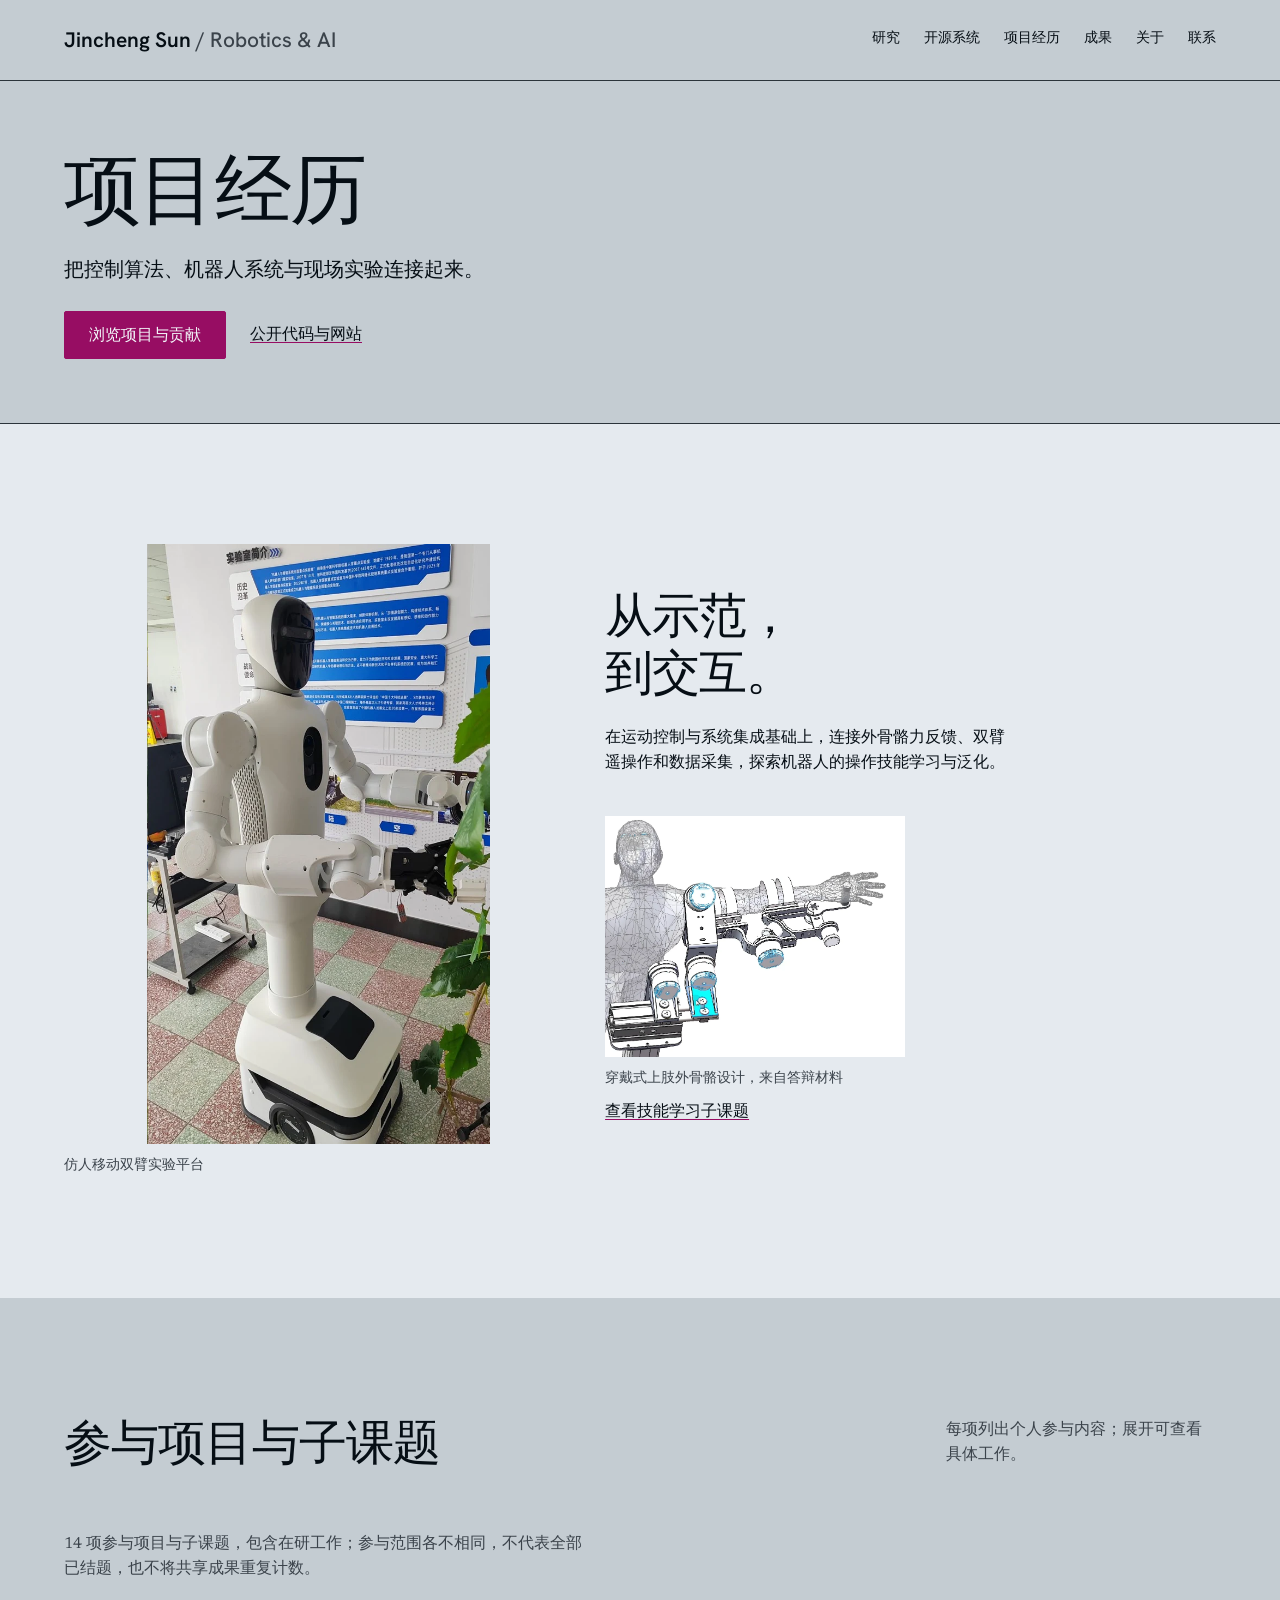
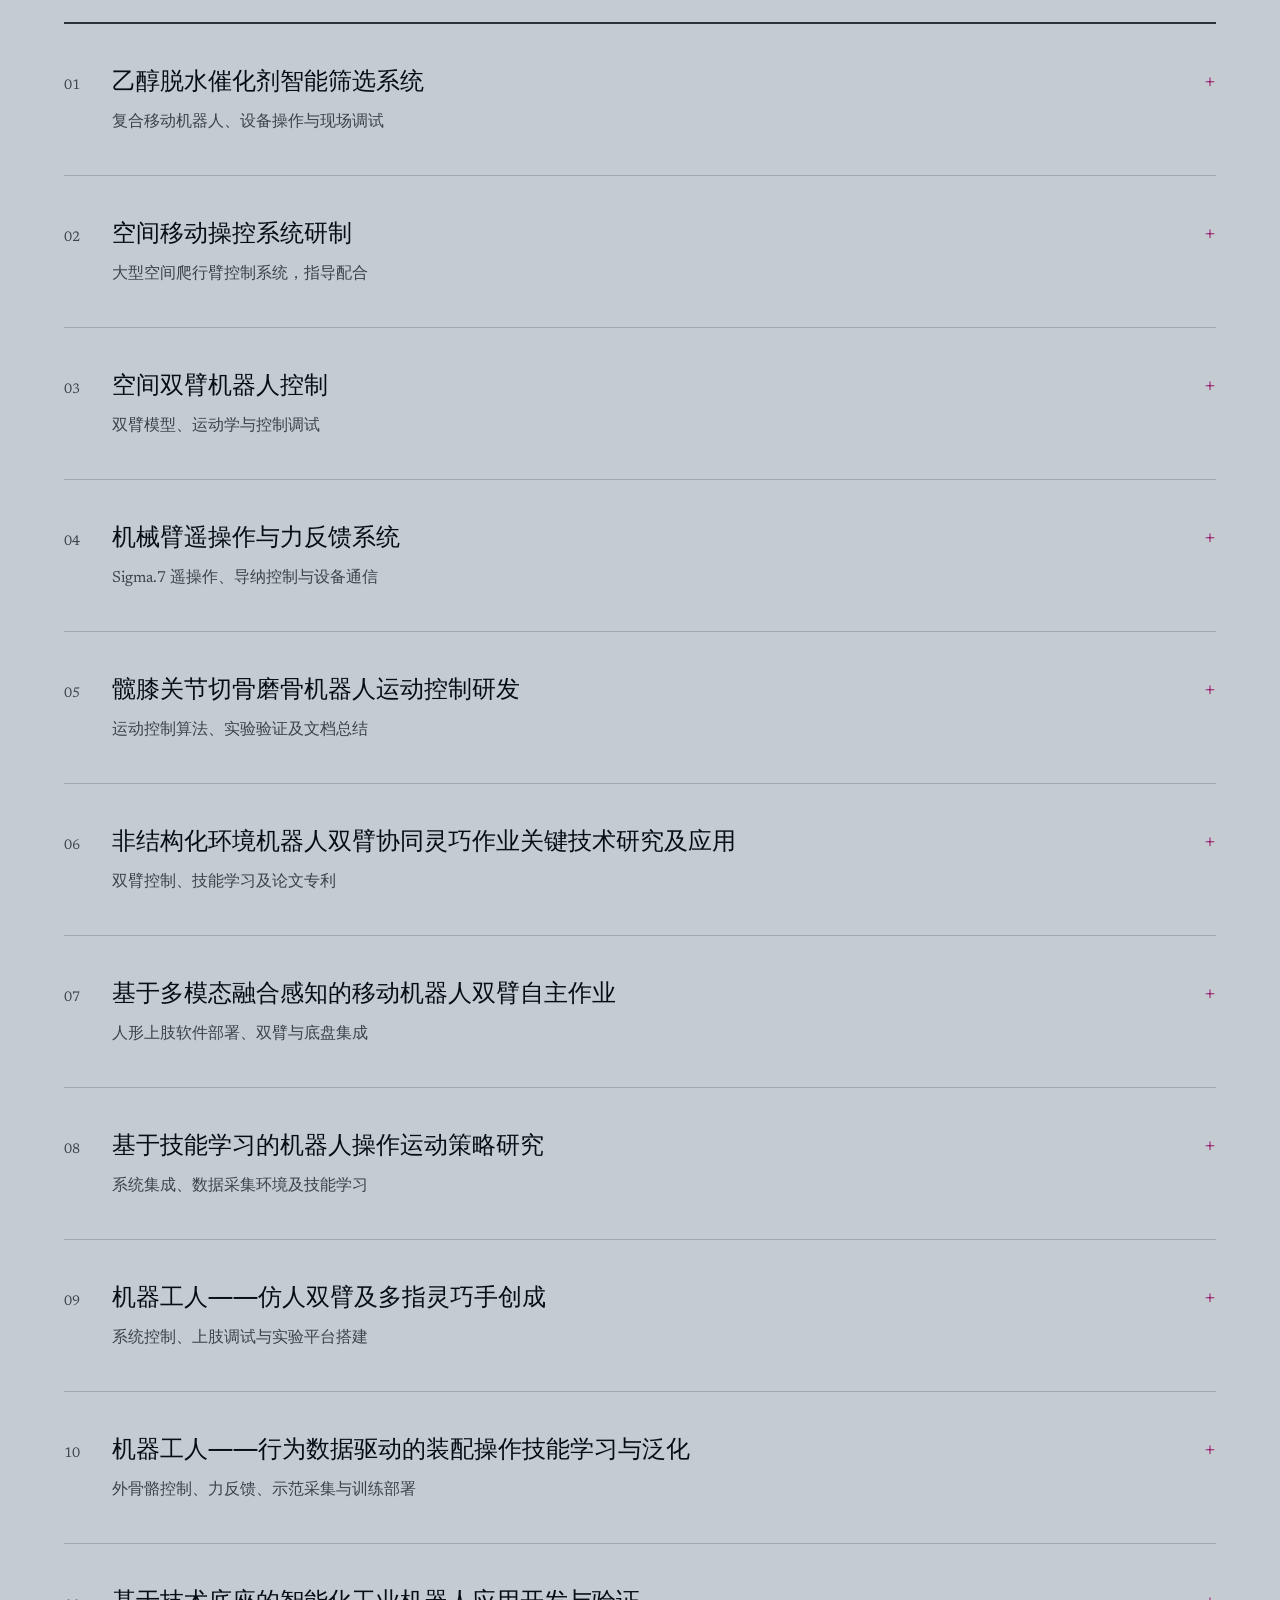
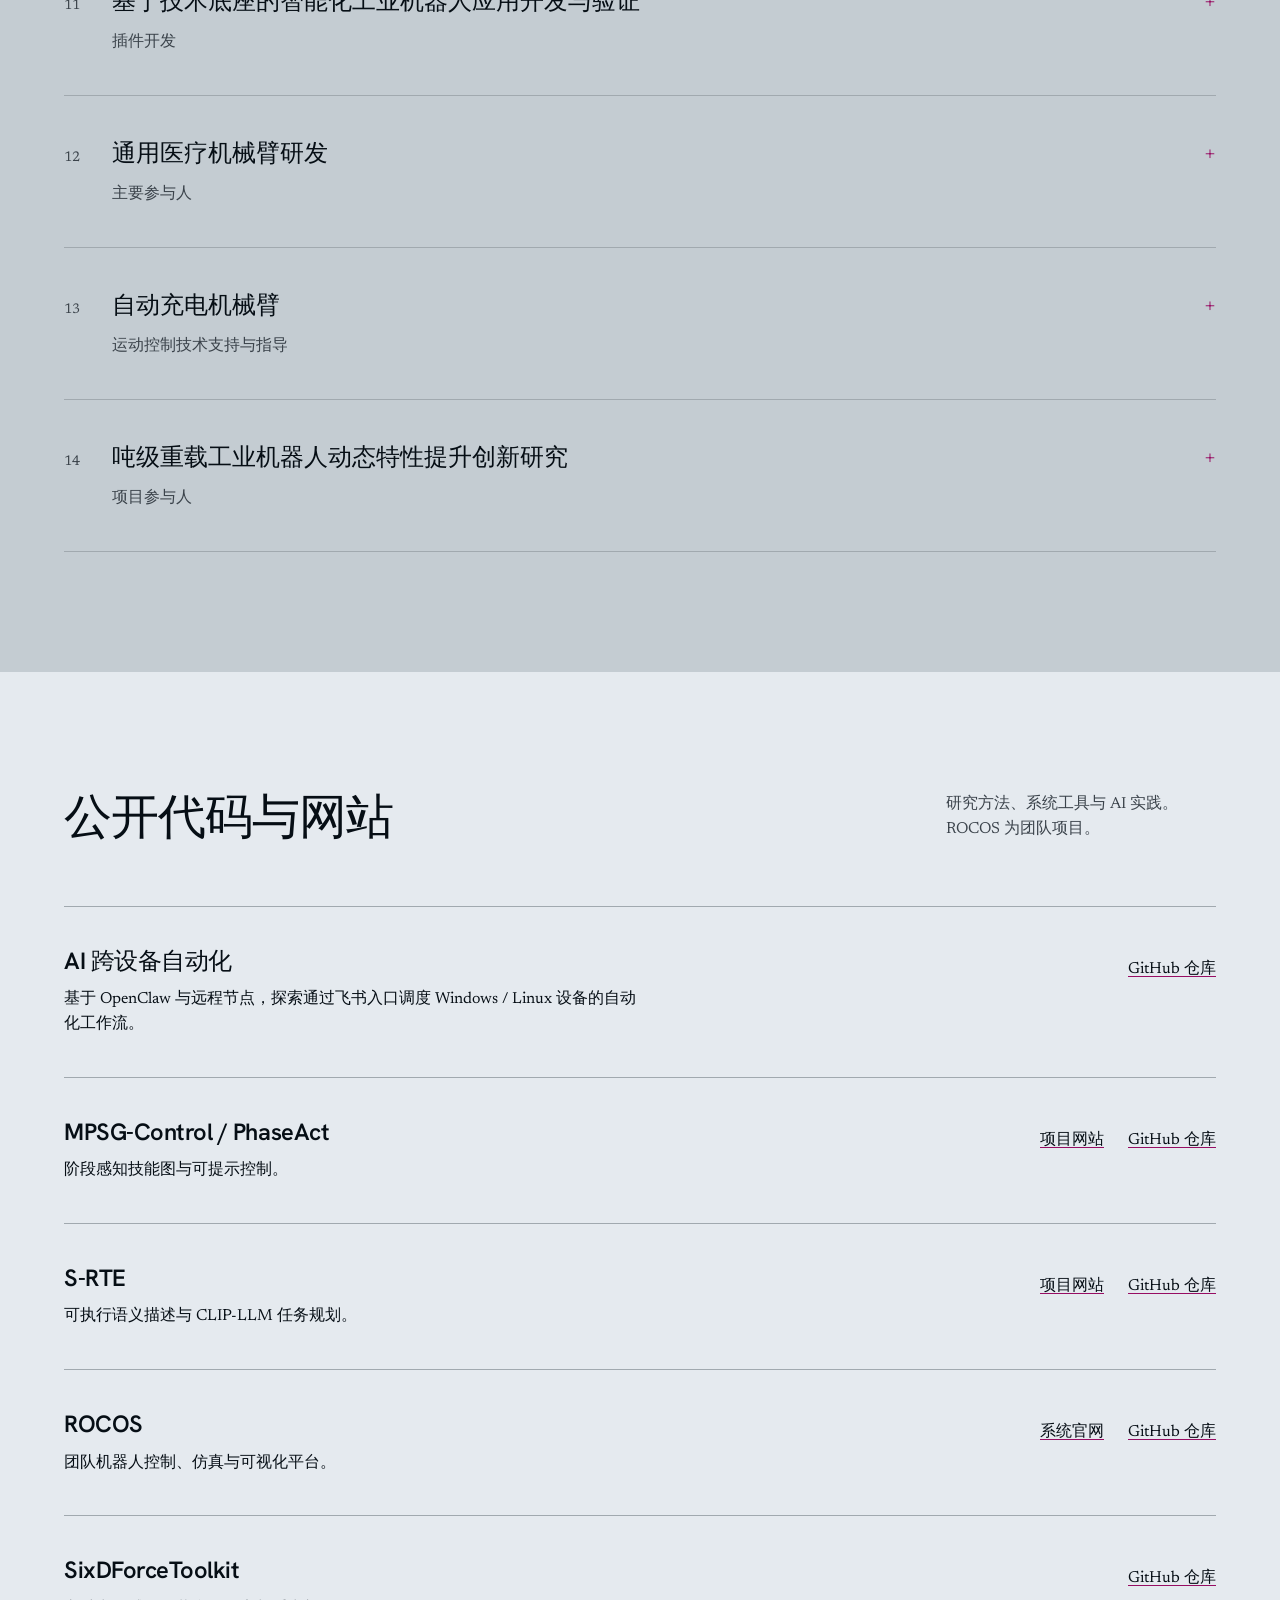
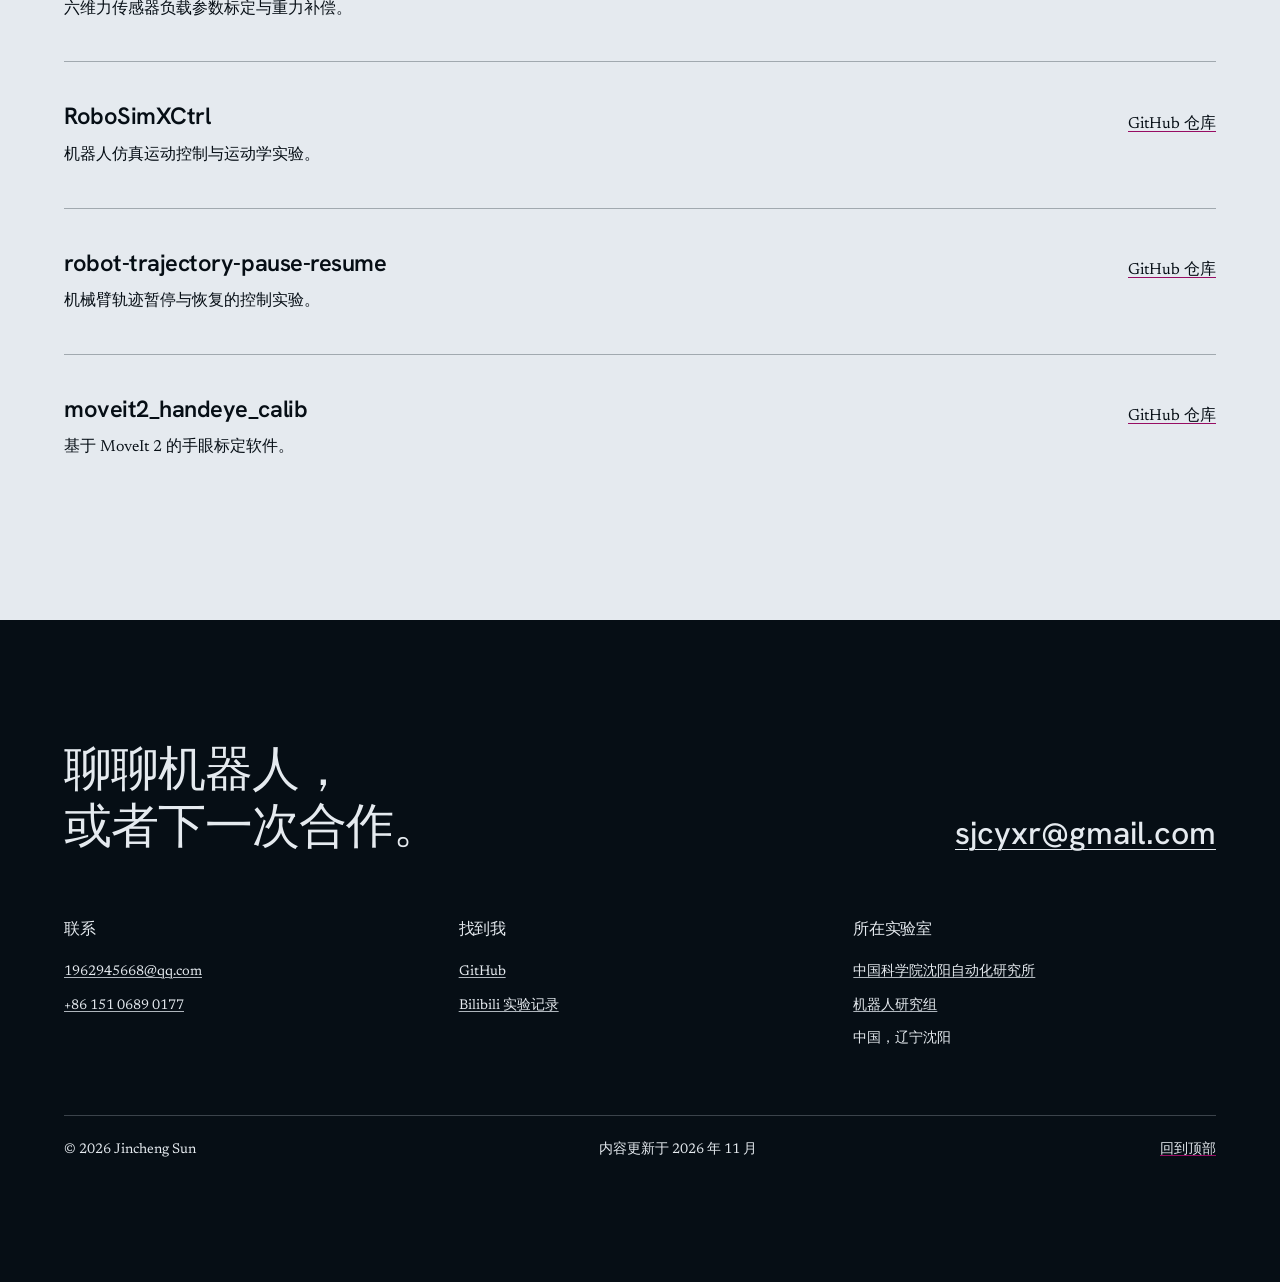
==== projects.html @ 069b91a2 "Enrich research profile with project archive, publications and AI practice" ====
<!DOCTYPE html>

<html lang="zh-CN"><head><meta charset="utf-8"/><meta content="width=device-width, initial-scale=1" name="viewport"/><title>项目经历 | 孙锦程 Jincheng Sun</title><meta content="孙锦程参与的机器人项目与子课题：个人贡献、实验平台和公开代码。" name="description"/><meta content="项目经历 | 孙锦程" property="og:title"/><meta content="孙锦程参与的机器人项目与子课题：个人贡献、实验平台和公开代码。" property="og:description"/><meta content="website" property="og:type"/><link href="https://www.jcsun.cc/projects.html" rel="canonical"/><link href="favicon.png" rel="icon"/><link href="style.css" rel="stylesheet"/><script defer="" src="script.js"></script></head><body><a class="skip" href="#main">跳到主要内容</a><header class="site-header">
<nav aria-label="主导航" class="container navigation">
<a aria-label="Jincheng Sun 首页" class="wordmark" href="index.html">Jincheng Sun<span class="wordmark-suffix"> / Robotics &amp; AI</span></a>
<button aria-controls="mobile-menu" aria-expanded="false" id="mobile-menu-btn" type="button">菜单</button>
<div class="nav-links" id="mobile-menu">
<a href="index.html#research">研究</a><a href="index.html#systems">开源系统</a><a href="projects.html">项目经历</a><a href="publications.html">成果</a><a href="index.html#about">关于</a><a href="index.html#contact">联系</a>
</div>
</nav>
</header><main id="main"><section class="section archive-intro"><div class="container"><h1>项目经历</h1><p class="lead">把控制算法、机器人系统与现场实验连接起来。</p><div class="actions"><a class="button primary" href="#project-list">浏览项目与贡献</a><a class="text-link" href="#software">公开代码与网站</a></div></div></section>
<section class="section platform-section"><div class="container platform-layout"><figure><img alt="实验室中的仿人移动双臂机器人实机" height="1100" src="assets/img/research/humanoid-platform.webp" width="629"/><figcaption>仿人移动双臂实验平台</figcaption></figure><div><h2>从示范，<br/>到交互。</h2><p>在运动控制与系统集成基础上，连接外骨骼力反馈、双臂遥操作和数据采集，探索机器人的操作技能学习与泛化。</p><figure class="exo-figure"><img alt="上肢力反馈穿戴式外骨骼的机械设计图" height="795" loading="lazy" src="assets/img/research/exoskeleton.webp" width="987"/><figcaption>穿戴式上肢外骨骼设计，来自答辩材料</figcaption></figure><a class="text-link" href="#project-10">查看技能学习子课题</a></div></div></section>
<section class="section" id="project-list"><div class="container"><div class="section-heading"><h2>参与项目与子课题</h2><p>每项列出个人参与内容；展开可查看具体工作。</p></div><p class="archive-context">14 项参与项目与子课题，包含在研工作；参与范围各不相同，不代表全部已结题，也不将共享成果重复计数。</p><div class="experience-list"><details class="experience" id="project-01"><summary><span class="project-number">01</span><span class="experience-heading"><span class="experience-title">乙醇脱水催化剂智能筛选系统</span><span class="experience-role">复合移动机器人、设备操作与现场调试</span></span></summary><div class="experience-body"><p class="note">榆林无人实验室</p><p>参与复合移动机器人系统集成，围绕试管取放、离心机与烘干机操作开展调试；处理视觉定位、运动可达性、设备通信与流程互锁问题。</p><a class="text-link" href="https://github.com/rocos-sia/YuLin-lab">团队代码</a></div></details><details class="experience" id="project-02"><summary><span class="project-number">02</span><span class="experience-heading"><span class="experience-title">空间移动操控系统研制</span><span class="experience-role">大型空间爬行臂控制系统，指导配合</span></span></summary><div class="experience-body"><p class="note">空间机器人</p><p>围绕大型空间爬行臂控制系统提供指导与配合，参与相关控制问题的讨论和调试支持。</p><a class="text-link" href="https://github.com/rocos-sia/SpaceRobot">相关仿真代码</a></div></details><details class="experience" id="project-03"><summary><span class="project-number">03</span><span class="experience-heading"><span class="experience-title">空间双臂机器人控制</span><span class="experience-role">双臂模型、运动学与控制调试</span></span></summary><div class="experience-body"><p class="note">空间机器人</p><p>参与双臂模型与运动学调试，处理实际关节安装角度与模型关节坐标之间的对应问题，支持控制系统联调。</p></div></details><details class="experience" id="project-04"><summary><span class="project-number">04</span><span class="experience-heading"><span class="experience-title">机械臂遥操作与力反馈系统</span><span class="experience-role">Sigma.7 遥操作、导纳控制与设备通信</span></span></summary><div class="experience-body"><p class="note">TOSOR</p><p>围绕 Sigma.7 主端、末端六维力传感器和机械臂搭建遥操作及力呈现链路，参与导纳控制、传感器通信与坐标系对齐调试。</p></div></details><details class="experience" id="project-05"><summary><span class="project-number">05</span><span class="experience-heading"><span class="experience-title">髋膝关节切骨磨骨机器人运动控制研发</span><span class="experience-role">运动控制算法、实验验证及文档总结</span></span></summary><div class="experience-body"><p class="note">医疗机器人</p><p>参与基于 Diana7 和六维力传感器的柔顺运动控制研发，围绕定平面／定直线拖动、虚拟边界约束、接触反弹与振动开展实验和总结。相关论文研究属于前沿算法探索，未直接应用于项目交付系统。</p><a class="text-link" href="https://github.com/cheng9911/Diana7_BoneMilling">早期实验代码</a></div></details><details class="experience" id="project-06"><summary><span class="project-number">06</span><span class="experience-heading"><span class="experience-title">非结构化环境机器人双臂协同灵巧作业关键技术研究及应用</span><span class="experience-role">双臂控制、技能学习及论文专利</span></span></summary><div class="experience-body"><p class="note">双臂与技能学习</p><p>参与双臂操作系统与技能学习研究，推进任务执行、示范学习和实验验证，并参与相关论文与专利工作。部分成果与相关课题共享。</p><a class="text-link" href="https://cheng9911.github.io/PhaseAct-Website/">相关研究网站</a></div></details><details class="experience" id="project-07"><summary><span class="project-number">07</span><span class="experience-heading"><span class="experience-title">基于多模态融合感知的移动机器人双臂自主作业</span><span class="experience-role">人形上肢软件部署、双臂与底盘集成</span></span></summary><div class="experience-body"><p class="note">移动双臂</p><p>参与人形上肢控制软件部署和双臂、移动底盘、传感器的集成联调，为多模态自主操作建立实验平台。</p></div></details><details class="experience" id="project-08"><summary><span class="project-number">08</span><span class="experience-heading"><span class="experience-title">基于技能学习的机器人操作运动策略研究</span><span class="experience-role">系统集成、数据采集环境及技能学习</span></span></summary><div class="experience-body"><p class="note">操作策略</p><p>参与人形上肢系统集成和数据采集环境搭建，开展从示范采集、模型训练到在线部署的技能学习实验。</p><a class="text-link" href="https://cheng9911.github.io/S-RTE/">相关研究网站</a></div></details><details class="experience" id="project-09"><summary><span class="project-number">09</span><span class="experience-heading"><span class="experience-title">机器工人——仿人双臂及多指灵巧手创成</span><span class="experience-role">系统控制、上肢调试与实验平台搭建</span></span></summary><div class="experience-body"><p class="note">机器工人子课题</p><p>承担系统控制相关工作，参与仿人上肢、双臂与灵巧手的控制调试及实验平台搭建。工作随项目阶段持续推进。</p></div></details><details class="experience" id="project-10"><summary><span class="project-number">10</span><span class="experience-heading"><span class="experience-title">机器工人——行为数据驱动的装配操作技能学习与泛化</span><span class="experience-role">外骨骼控制、力反馈、示范采集与训练部署</span></span></summary><div class="experience-body"><p class="note">机器工人子课题</p><p>参与穿戴式外骨骼的重力补偿、位置／力映射与软件部署，连接移动双臂机器人、示范数据采集和技能学习框架，推进接触任务的训练与部署验证。</p></div></details><details class="experience" id="project-11"><summary><span class="project-number">11</span><span class="experience-heading"><span class="experience-title">基于技术底座的智能化工业机器人应用开发与验证</span><span class="experience-role">插件开发</span></span></summary><div class="experience-body"><p class="note">工业机器人</p><p>参与项目中的插件开发工作。</p></div></details><details class="experience" id="project-12"><summary><span class="project-number">12</span><span class="experience-heading"><span class="experience-title">通用医疗机械臂研发</span><span class="experience-role">主要参与人</span></span></summary><div class="experience-body"><p class="note">医疗机器人</p><p>项目分工中列为主要参与人；此处记录参与关系，具体技术职责随项目推进补充。</p></div></details><details class="experience" id="project-13"><summary><span class="project-number">13</span><span class="experience-heading"><span class="experience-title">自动充电机械臂</span><span class="experience-role">运动控制技术支持与指导</span></span></summary><div class="experience-body"><p class="note">华威科合作项目</p><p>针对项目执行中的运动控制问题提供技术支持与指导。</p></div></details><details class="experience" id="project-14"><summary><span class="project-number">14</span><span class="experience-heading"><span class="experience-title">吨级重载工业机器人动态特性提升创新研究</span><span class="experience-role">项目参与人</span></span></summary><div class="experience-body"><p class="note">工业机器人</p><p>执行文件列为项目参与人员；具体承担内容待进一步形成可公开的项目记录。</p></div></details></div></div></section><section class="section research-section" id="software"><div class="container"><div class="section-heading"><h2>公开代码与网站</h2><p>研究方法、系统工具与 AI 实践。ROCOS 为团队项目。</p></div><div class="software-list"><article><div><h3>AI 跨设备自动化</h3><p>基于 OpenClaw 与远程节点，探索通过飞书入口调度 Windows / Linux 设备的自动化工作流。</p></div><div class="software-links"><a class="text-link" href="https://github.com/cheng9911/openclaw-remote-desktop">GitHub 仓库</a></div></article><article><div><h3>MPSG-Control / PhaseAct</h3><p>阶段感知技能图与可提示控制。</p></div><div class="software-links"><a class="text-link" href="https://cheng9911.github.io/PhaseAct-Website/">项目网站</a><a class="text-link" href="https://github.com/cheng9911/mpsg_control">GitHub 仓库</a></div></article><article><div><h3>S-RTE</h3><p>可执行语义描述与 CLIP-LLM 任务规划。</p></div><div class="software-links"><a class="text-link" href="https://cheng9911.github.io/S-RTE/">项目网站</a><a class="text-link" href="https://github.com/cheng9911/S-RTE">GitHub 仓库</a></div></article><article><div><h3>ROCOS</h3><p>团队机器人控制、仿真与可视化平台。</p></div><div class="software-links"><a class="text-link" href="http://rocos-sia.cn/rocos-web/">系统官网</a><a class="text-link" href="https://github.com/rocos-sia/rocos-app">GitHub 仓库</a></div></article><article><div><h3>SixDForceToolkit</h3><p>六维力传感器负载参数标定与重力补偿。</p></div><div class="software-links"><a class="text-link" href="https://github.com/cheng9911/SixDForceToolkit">GitHub 仓库</a></div></article><article><div><h3>RoboSimXCtrl</h3><p>机器人仿真运动控制与运动学实验。</p></div><div class="software-links"><a class="text-link" href="https://github.com/cheng9911/RoboSimXCtrl">GitHub 仓库</a></div></article><article><div><h3>robot-trajectory-pause-resume</h3><p>机械臂轨迹暂停与恢复的控制实验。</p></div><div class="software-links"><a class="text-link" href="https://github.com/cheng9911/robot-trajectory-pause-resume">GitHub 仓库</a></div></article><article><div><h3>moveit2_handeye_calib</h3><p>基于 MoveIt 2 的手眼标定软件。</p></div><div class="software-links"><a class="text-link" href="https://github.com/cheng9911/moveit2_handeye_calib">GitHub 仓库</a></div></article></div></div></section></main><footer class="section contact-section" id="contact"><div class="container"><div class="contact-top"><h2>聊聊机器人，<br>或者下一次合作。</br></h2><a class="contact-email" href="mailto:sjcyxr@gmail.com">sjcyxr@gmail.com</a></div><div class="contact-columns"><div><h3>联系</h3><a href="mailto:1962945668@qq.com">1962945668@qq.com</a><a href="tel:+8615106890177">+86 151 0689 0177</a></div><div><h3>找到我</h3><a href="https://github.com/cheng9911">GitHub</a><a href="https://space.bilibili.com/623528115">Bilibili 实验记录</a></div><div><h3>所在实验室</h3><a href="https://sia.cas.cn/gkjj/dlwz/">中国科学院沈阳自动化研究所</a><a href="http://rocos-sia.cn/">机器人研究组</a><span>中国，辽宁沈阳</span></div></div><div class="colophon"><span>© 2026 Jincheng Sun</span><span>内容更新于 2026 年 11 月</span><a href="#main">回到顶部</a></div></div></footer></body></html>
---- style.css ----
/* Hallmark · shape: Research portfolio · genre: editorial · theme: Almanac (deal 1/3) · redesign: polish
 * hero: Index · nav: edge-aligned · footer: index columns · imagery: real project photographs and Talon render · signature: a working robotics research index beside the real teleoperation experiment
 * axes: mid/grotesk-sans/chromatic-magenta · posture: restrained · draw: a3dee2, shape adapted to independent research projects · v2.0.0 */
/* Hallmark · pre-emit critique: P4 H4 E4 S5 R4 V4 · weakest: H, large name and project index establish hierarchy before research details */
/* Hallmark · copy: verbatim · academic paper titles and project names preserve the owner-provided wording; Robust is part of the published title, not marketing copy. */
/* Hallmark · dropped https://cdn.tailwindcss.com, https://cdnjs.cloudflare.com/ajax/libs/typed.js/2.0.12/typed.min.js · missing local styles and script replaced with self-hosted assets and a static readable role */
/* Hallmark · dismissed 25 · section intros are one-sentence ledes at 30ch, within the allowed caption and lede measure */
/* Hallmark · hero-review: fix · 1 finding · 1 resolved: actual robot image precedes compact project index on mobile */
/* Hallmark · finish-review: subagent · 3 findings · 3 resolved: full project capture, public-facing copy, specific research statement · gap: none */
@import url("assets/css/tokens.css");
@import url("assets/css/fonts.css");
@import url("assets/css/base.css");
html { scroll-behavior: smooth; }
body { font-synthesis: none; }
a { text-decoration-color: var(--color-accent); }
a:hover { text-decoration-thickness: 2px; }
a:active { opacity: .75; }
button:disabled { cursor: not-allowed; opacity: .55; background: var(--color-paper-3); }
button:active, .button:active { transform: translateY(1px); }
figure { margin: 0; }
figcaption { font-size: var(--text-sm); color: var(--color-muted); padding-top: var(--space-sm); }
.skip { position: absolute; top: calc(-1 * var(--space-3xl)); left: var(--space-lg); z-index: var(--z-toast); background: var(--color-ink); color: var(--color-sheet); padding: var(--space-sm) var(--space-lg); }
.skip:focus-visible { top: var(--space-md); }
.site-header { border-bottom: 1px solid var(--color-rule-2); }
.navigation { min-height: 80px; display: flex; align-items: center; justify-content: space-between; gap: var(--space-lg); }
.wordmark { font: 600 21px/1.2 var(--font-display); text-decoration: none; white-space: nowrap; }
.wordmark-suffix { color: var(--color-muted); font-weight: 500; }
.nav-links { display: flex; align-items: center; gap: var(--space-lg); }
.nav-links a { font-size: var(--text-sm); text-decoration: none; min-height: 44px; display: inline-flex; align-items: center; white-space: nowrap; }
.nav-links a:hover { text-decoration: underline; text-decoration-color: var(--color-accent); }
#mobile-menu-btn { display: none; min-height: 44px; padding: 0 var(--space-md); border: 1px solid var(--color-rule-2); background: var(--color-paper); color: var(--color-ink); }
.hero { padding-block: var(--space-xl); min-height: calc(100svh - 80px); display: flex; align-items: center; }
.hero .container { display: grid; gap: var(--space-xl); }
.intro-heading { position: relative; }
.hero h1 { font-size: clamp(3.5rem, 8.3vw, 8rem); line-height: .98; max-width: none; letter-spacing: -.055em; }
.hero .lead { margin-top: var(--space-lg); }
.actions { display: flex; flex-wrap: wrap; align-items: center; gap: var(--space-lg); margin-top: var(--space-lg); }
.intro-heading .actions { position: absolute; right: 0; bottom: 0; }
.button { display: inline-flex; align-items: center; justify-content: center; min-height: 48px; padding: 0 var(--space-lg); border: 1px solid var(--color-rule-2); border-radius: var(--radius-pill); color: var(--color-ink); background: var(--color-paper); font: 500 var(--text-md)/1 var(--font-display); text-decoration: none; white-space: nowrap; }
.button:hover { background: var(--color-paper-2); }
.button.primary { background: var(--color-accent); color: var(--color-accent-ink); border-color: var(--color-accent); }
.button.primary:hover { background: var(--color-accent-2); }
.text-link { display: inline-flex; align-items: center; min-height: 44px; font-size: var(--text-md); white-space: nowrap; }
.hero-bottom { display: grid; grid-template-columns: minmax(0, 4fr) minmax(0, 8fr); gap: var(--gap-columns); align-items: stretch; }
.hero-index { border-top: 2px solid var(--color-rule-2); display: flex; flex-direction: column; }
.hero-index>a { padding-block: var(--space-lg); border-bottom: 1px solid var(--color-rule); text-decoration: none; display: flex; flex-direction: column; gap: var(--space-2xs); }
.hero-index>a:hover { background: var(--color-paper-2); }
.hero-index span { font: 600 var(--text-title)/1.2 var(--font-display); }
.hero-index small { font-size: var(--text-sm); color: var(--color-muted); }
.hero-affiliation { margin-top: auto; padding-top: var(--space-lg); font-size: var(--text-sm); line-height: 1.7; color: var(--color-muted); }
.hero-visual img { width: 100%; height: clamp(290px, 43svh, 520px); object-fit: cover; object-position: 50% 48%; filter: saturate(.65); }
.section { padding-block: var(--section-gap-s); }
.section-heading { display: flex; justify-content: space-between; align-items: end; gap: var(--gap-columns); margin-bottom: var(--space-2xl); }
.section-heading>p { max-width: 30ch; color: var(--color-muted); }
.feature { border-top: 1px solid var(--color-rule-2); }
.feature-grid { display: grid; grid-template-columns: minmax(0, 4fr) minmax(0, 7fr); gap: var(--gap-columns); align-items: center; }
.feature-copy h2 { line-height: 1.18; }
.project-name { margin-block: var(--space-lg) var(--space-md); font: 600 var(--text-title)/1.2 var(--font-display); }
.feature-copy>p:not(.project-name):not(.note) { max-width: 48ch; }
.feature-visual img { width: 100%; aspect-ratio: 960/404; object-fit: contain; object-position: center; }
.note { font-size: var(--text-sm); color: var(--color-muted); line-height: 1.7; }
.feature .note, .systems-copy .note { margin-top: var(--space-lg); }
.research-section { background: var(--color-sheet); color: var(--color-ink); }
.research-rows { border-top: 2px solid var(--color-rule-2); }
.research-rows article { display: grid; grid-template-columns: minmax(0, 4fr) minmax(0, 6fr) minmax(0, 2fr); gap: var(--gap-columns); align-items: start; padding-block: var(--space-xl); border-bottom: 1px solid var(--color-rule); }
.research-rows p { max-width: 48ch; }
.research-rows span { font-size: var(--text-sm); color: var(--color-accent); text-align: right; }
.research-note { margin-top: var(--space-lg); }
.systems-grid { display: grid; grid-template-columns: minmax(0, 6fr) minmax(0, 5fr); gap: var(--gap-columns); align-items: center; }
.robot-visual img { width: 100%; height: 650px; object-fit: contain; }
.systems-copy h2 { font-size: var(--text-display); }
.systems-line { font-size: var(--text-title); margin-block: var(--space-lg); }
.system-parts { margin-block: var(--space-xl); }
.system-parts>div { display: grid; grid-template-columns: minmax(0, 1fr) minmax(0, 2fr); gap: var(--gap-columns); padding-block: var(--space-md); border-top: 1px solid var(--color-rule); }
dt { font: 600 var(--text-md)/1.5 var(--font-display); } dd { margin: 0; }
.projects-section { border-top: 1px solid var(--color-rule-2); }
.filters { display: flex; flex-wrap: wrap; gap: var(--space-xs); margin-bottom: var(--space-xl); }
.filter-btn { min-height: 44px; border: 1px solid var(--color-rule-2); border-radius: var(--radius-pill); padding: 0 var(--space-md); font-size: var(--text-sm); background: var(--color-paper); color: var(--color-ink); cursor: pointer; white-space: nowrap; }
.filter-btn[aria-pressed="true"] { background: var(--color-paper-2); color: var(--color-ink); box-shadow: inset 0 -2px var(--color-ink); }
.filter-btn:hover { text-decoration: underline; }
.projects-grid { display: grid; grid-template-columns: repeat(2, minmax(0, 1fr)); column-gap: var(--gap-columns); row-gap: var(--space-2xl); }
.project-card { min-width: 0; }
.project-card video { width: 100%; aspect-ratio: 16/9; object-fit: cover; background: var(--color-ink); color: var(--color-sheet); }
.project-info { padding-top: var(--space-lg); }
.project-info p { margin-top: var(--space-sm); color: var(--color-muted); }
.project-text { border-top: 2px solid var(--color-rule-2); display: flex; align-items: center; min-height: 240px; }
.project-text .text-link { margin-top: var(--space-lg); }
.publications-section { background: var(--color-paper-2); color: var(--color-ink); }
.publication-layout { display: grid; grid-template-columns: minmax(0, 4fr) minmax(0, 7fr); gap: var(--gap-columns); }
.publication-layout h2 { line-height: 1.18; }
.publication-layout .note { margin-top: var(--space-lg); }
.paper { padding-bottom: var(--space-xl); }
.paper h3 { font-size: var(--text-title); max-width: 45ch; }
.paper>p { margin-top: var(--space-md); }
.paper .text-link { margin-top: var(--space-sm); }
.patent { border-top: 1px solid var(--color-rule-2); }
.patent summary { padding-block: var(--space-lg); font: 500 18px/1.45 var(--font-display); cursor: pointer; }
.patent summary::marker { color: var(--color-accent); }
.patent-body { padding-bottom: var(--space-lg); }
.patent-body p+p { margin-top: var(--space-sm); }
.about-grid { display: grid; grid-template-columns: minmax(0, 4fr) minmax(0, 7fr); gap: var(--gap-columns); }
.portrait { margin-top: var(--space-xl); max-width: 300px; }
.portrait img { width: 100%; aspect-ratio: 1; object-fit: cover; filter: saturate(.65); }
.about-copy { padding-top: var(--space-xs); }
.about-lead { font: 600 var(--text-section)/1.3 var(--font-display); text-wrap: balance; }
.about-copy>p+p { margin-top: var(--space-lg); max-width: 60ch; }
.about-copy .actions { margin-top: var(--space-xl); }
.contact-section { background: var(--color-ink); color: var(--color-sheet); }
.contact-section :focus-visible { outline-color: var(--color-sheet); }
.contact-top { display: grid; grid-template-columns: minmax(0, 1fr) minmax(0, 1fr); gap: var(--gap-columns); align-items: end; }
.contact-top h2 { line-height: 1.2; }
.contact-email { font: 500 clamp(1.3rem, 2.5vw, 2.6rem)/1.3 var(--font-display); text-decoration-color: var(--color-sheet); justify-self: end; overflow-wrap: anywhere; }
.contact-columns { display: grid; grid-template-columns: repeat(3, minmax(0, 1fr)); gap: var(--gap-columns); padding-block: var(--space-2xl); }
.contact-columns h3 { font-size: var(--text-md); margin-bottom: var(--space-lg); }
.contact-columns a, .contact-columns span { display: block; font-size: var(--text-sm); margin-top: var(--space-sm); }
.contact-columns a { text-decoration-color: var(--color-paper-3); }
.colophon { border-top: 1px solid var(--color-muted); padding-top: var(--space-lg); display: flex; align-items: center; justify-content: space-between; gap: var(--space-lg); font-size: var(--text-sm); }
@media (min-width: 1600px) { .hero .container { gap: var(--space-2xl); } .hero-visual img { height: 540px; } }
@media (max-width: 70rem) { .intro-heading .actions { position: static; } .hero h1 { font-size: clamp(3.5rem, 8.5vw, 7rem); } .wordmark-suffix { display: none; } .hero-visual img { height: 380px; } }
@media (max-width: 60rem) {
.navigation { min-height: 72px; flex-wrap: wrap; padding-block: var(--space-sm); }
#mobile-menu-btn { display: inline-block; }
.nav-links { flex-basis: 100%; flex-wrap: wrap; gap: var(--space-md); }
.js .nav-links:not(.is-open) { display: none; }
.hero { min-height: auto; padding-block: var(--space-xl) var(--space-2xl); }
.hero-bottom { grid-template-columns: minmax(0, 1fr); }
.hero-visual img { height: auto; aspect-ratio: 16/9; }
.hero-affiliation { margin-top: var(--space-md); }
.hero-index>a { padding-block: var(--space-md); flex-direction: row; align-items: center; justify-content: space-between; gap: var(--space-md); }
.hero-index span { font-size: 21px; }
.hero-index small { text-align: right; }
.section-heading { display: block; margin-bottom: var(--space-xl); }
.section-heading>p { margin-top: var(--space-lg); max-width: 50ch; }
.feature-grid, .systems-grid, .publication-layout, .about-grid { grid-template-columns: minmax(0, 1fr); row-gap: var(--space-xl); }
.feature-visual img { aspect-ratio: 960/404; object-fit: contain; }
.research-rows article { grid-template-columns: minmax(0, 1fr) minmax(0, 2fr); }
.research-rows span { grid-column: 2; text-align: left; }
.robot-visual { order: 2; } .robot-visual img { height: auto; max-height: 540px; }
.contact-top { grid-template-columns: minmax(0, 1fr); } .contact-email { justify-self: start; }
}
@media (max-width: 40rem) {
.hero h1 { font-size: clamp(2.8rem, 12vw, 4.5rem); letter-spacing: -.045em; }
.hero .lead { font-size: 18px; }
.hero-index>a { flex-direction: column; align-items: start; }
.hero-index small { text-align: left; }
.hero-index span { font-size: 24px; }
.intro-heading .actions { gap: var(--space-md); }
.hero-bottom { gap: var(--space-xl); }
.research-rows article { grid-template-columns: minmax(0, 1fr); gap: var(--space-md); padding-block: var(--space-lg); }
.research-rows span { grid-column: 1; }
.projects-grid { grid-template-columns: minmax(0, 1fr); row-gap: var(--space-xl); }
.project-text { min-height: auto; padding-bottom: var(--space-md); }
.contact-columns { grid-template-columns: minmax(0, 1fr); row-gap: var(--space-xl); }
.colophon { flex-direction: column; align-items: start; }
.nav-links a { font-size: var(--text-md); }
.filters { gap: var(--space-xs); }
.filter-btn { font-size: var(--text-md); }
}

abbr[title] { text-decoration: none; }

@media (max-width: 40rem) {
 .hero-visual { order: -1; }
 .hero .container, .hero-bottom { gap: var(--space-lg); }
 .hero-index>a { flex-direction: row; align-items: center; }
 .hero-index span { font-size: 20px; }
 .hero-index small { text-align: right; font-size: 13px; }
}

/* Content extension: project archive and dated scholarly records, using the existing Almanac system. */
.education { margin-top: var(--space-xl); }
.education>div { display: grid; grid-template-columns: 8rem minmax(0, 1fr); gap: var(--space-md); border-top: 1px solid var(--color-rule); padding-block: var(--space-md); }
.education dd { font-size: var(--text-sm); }
.archive-intro { border-bottom: 1px solid var(--color-rule-2); }
.archive-intro h1 { font-size: clamp(2.8rem, 6vw, 5.5rem); line-height: 1.15; }
.archive-intro .lead { margin-top: var(--space-lg); }
.archive-context { margin-top: var(--space-lg); max-width: 58ch; color: var(--color-muted); }
.platform-section { background: var(--color-sheet); }
.platform-layout { display: grid; grid-template-columns: minmax(0, 5fr) minmax(0, 6fr); gap: var(--gap-columns); align-items: center; }
.platform-layout>figure img { height: 600px; width: 100%; object-fit: contain; }
.platform-layout h2 { line-height: 1.2; }
.platform-layout p { margin-top: var(--space-lg); max-width: 46ch; }
.exo-figure { margin-top: var(--space-xl); max-width: 300px; }
.exo-figure img { width: 100%; height: auto; }
.experience-list { border-top: 2px solid var(--color-rule-2); }
.experience { border-bottom: 1px solid var(--color-rule); scroll-margin-top: var(--space-xl); }
.experience summary { position: relative; padding: var(--space-xl) var(--space-xl) var(--space-xl) 0; display: flex; align-items: baseline; gap: var(--gap-columns); cursor: pointer; list-style: none; }
.experience summary::-webkit-details-marker { display: none; }
.experience summary::after { content: '+'; position: absolute; right: 0; top: var(--space-xl); font-size: var(--text-title); color: var(--color-accent); }
.experience[open] summary::after { content: '−'; }
.project-number { font-size: var(--text-sm); color: var(--color-muted); min-width: 2ch; }
.experience-title { display: block; font: 600 var(--text-title)/1.45 var(--font-display); }
.experience-role { display: block; margin-top: var(--space-sm); font-size: var(--text-md); color: var(--color-muted); }
.experience-body { margin-left: calc(2ch + var(--gap-columns)); padding-bottom: var(--space-xl); max-width: 62ch; }
.experience-body p+p { margin-top: var(--space-md); }
.software-list article { display: grid; grid-template-columns: minmax(0, 7fr) minmax(0, 4fr); gap: var(--gap-columns); border-top: 1px solid var(--color-rule); padding-block: var(--space-xl); }
.software-list p { margin-top: var(--space-sm); }
.software-links { display: flex; align-items: start; justify-content: end; gap: var(--space-lg); flex-wrap: wrap; }
.archive-layout { display: grid; grid-template-columns: minmax(0, 4fr) minmax(0, 7fr); gap: var(--gap-columns); }
.archive-layout .note { margin-top: var(--space-lg); max-width: 36ch; }
.bibliography .paper { padding-top: var(--space-xl); border-top: 1px solid var(--color-rule); }
.bibliography .paper h3 { max-width: 50ch; }
.publication-meta { color: var(--color-accent); font-size: var(--text-sm); }
.patent-meta { display: block; margin-top: var(--space-sm); color: var(--color-muted); font: 400 var(--text-sm)/1.6 var(--font-body); }
@media (max-width: 60rem) { .archive-layout { grid-template-columns: minmax(0, 1fr); } .platform-layout>figure img { height: 480px; } .software-list article { grid-template-columns: minmax(0, 1fr); } .software-links { justify-content: start; } }
@media (max-width: 40rem) { .platform-layout { grid-template-columns: minmax(0, 1fr); } .platform-layout>figure img { max-height: 440px; } .exo-figure { max-width: 240px; } .experience-title { font-size: 21px; } .experience summary { gap: var(--space-md); } .experience-body { margin-left: 0; } .education>div { grid-template-columns: minmax(0, 1fr); gap: var(--space-xs); } }

.archive-intro { padding-block: var(--space-2xl); }
#project-list .archive-context { margin-bottom: var(--space-xl); }
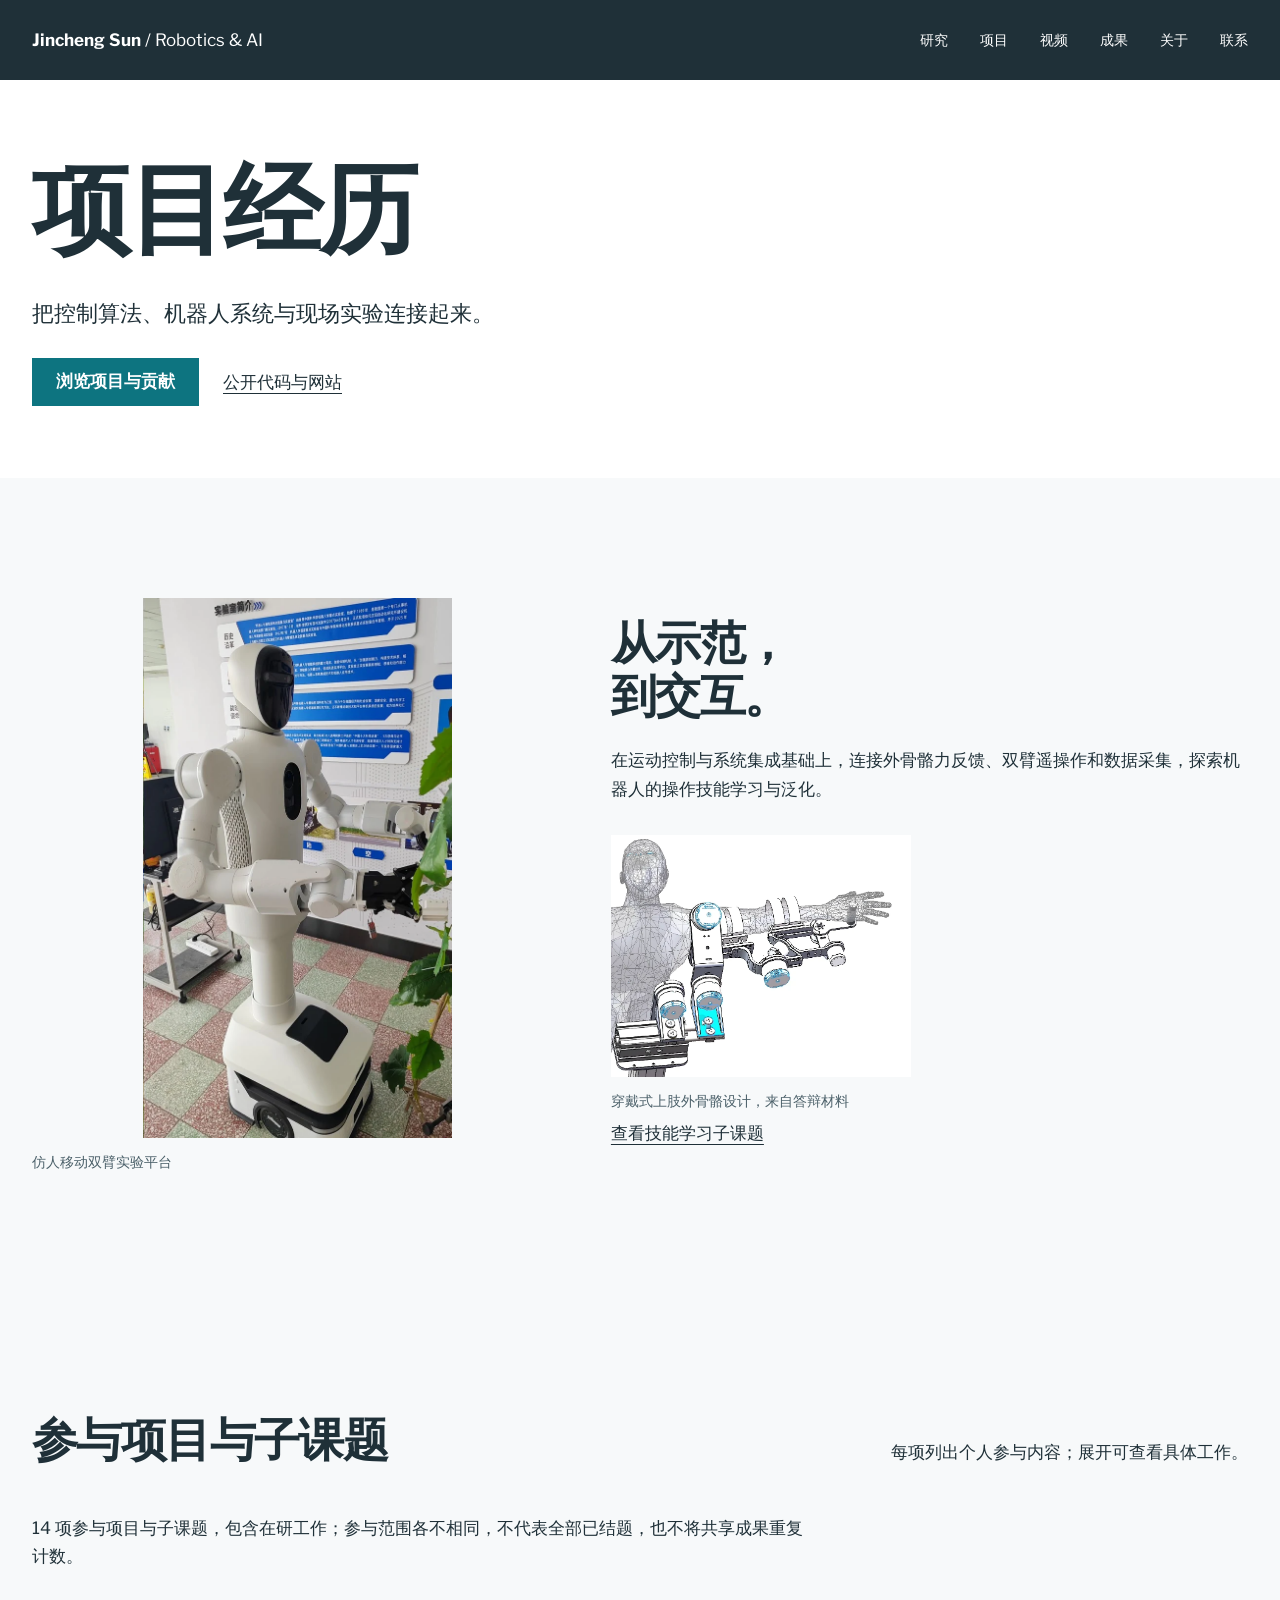
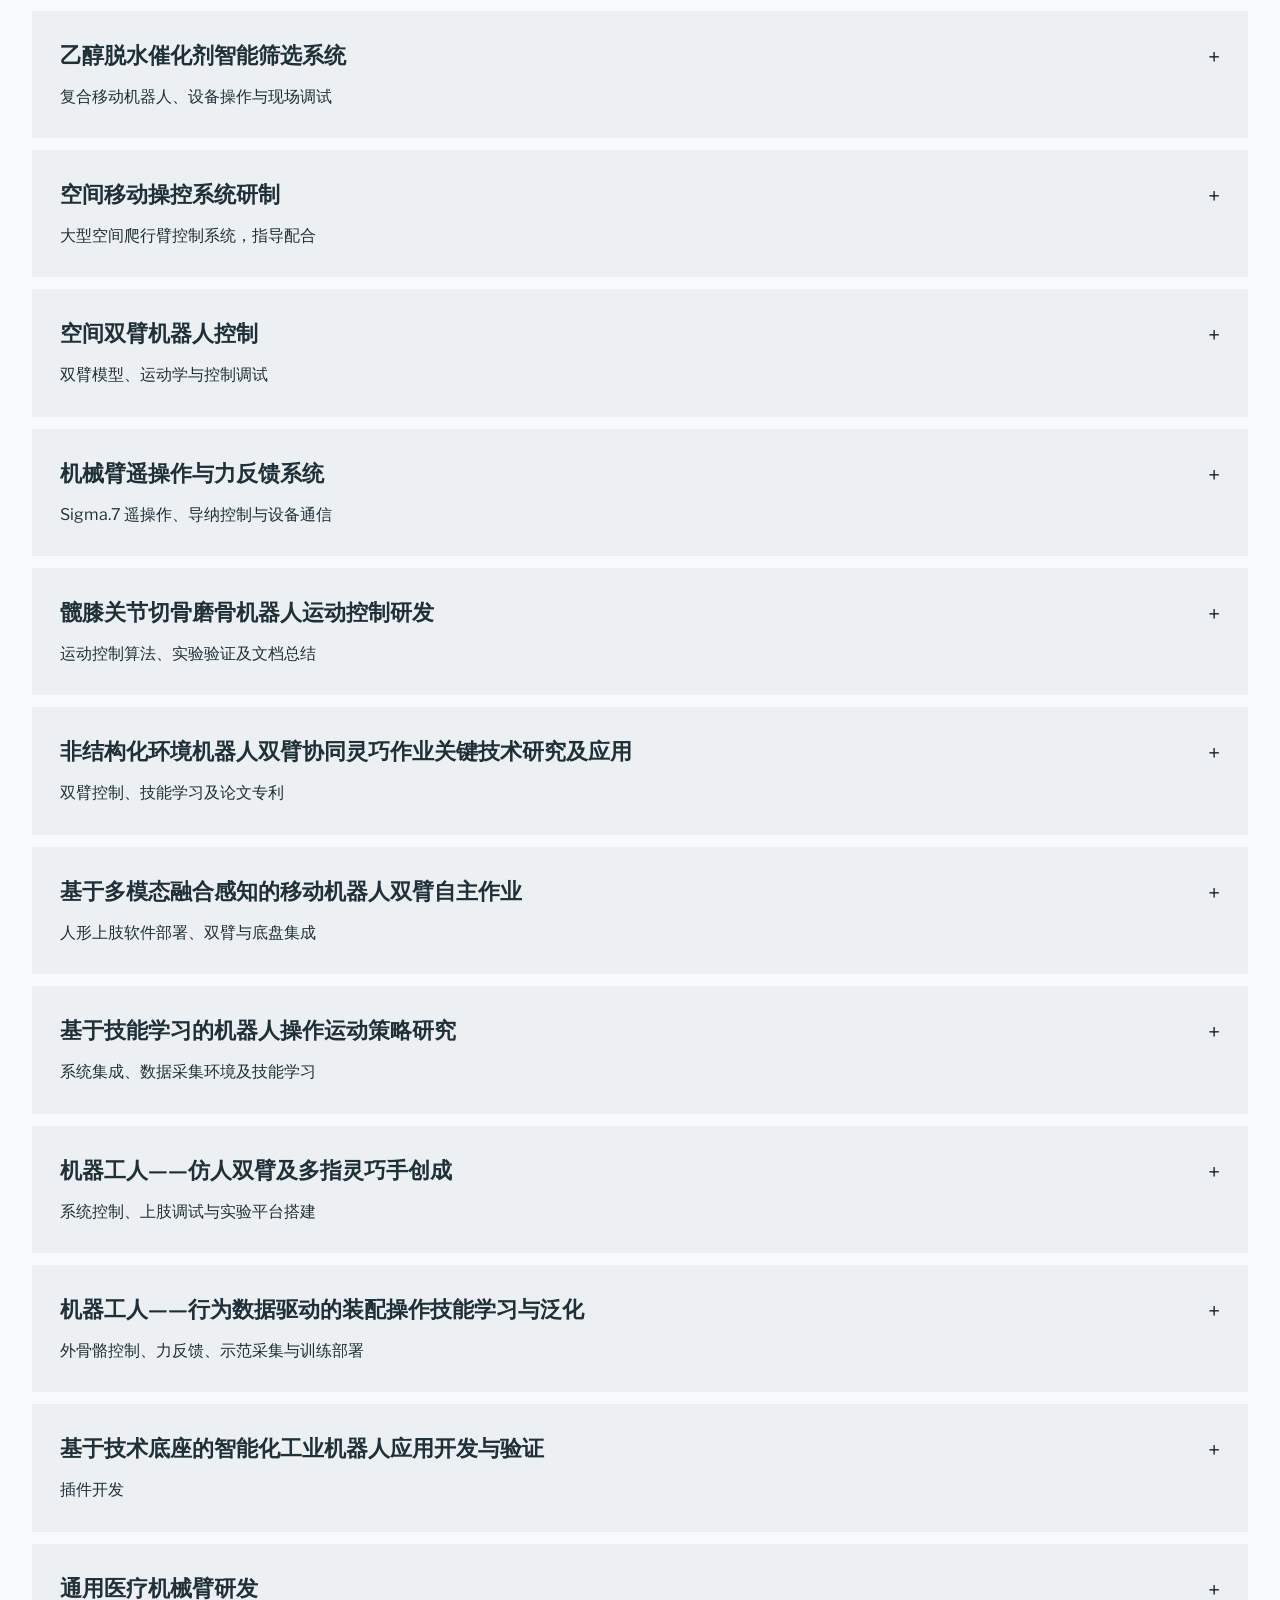
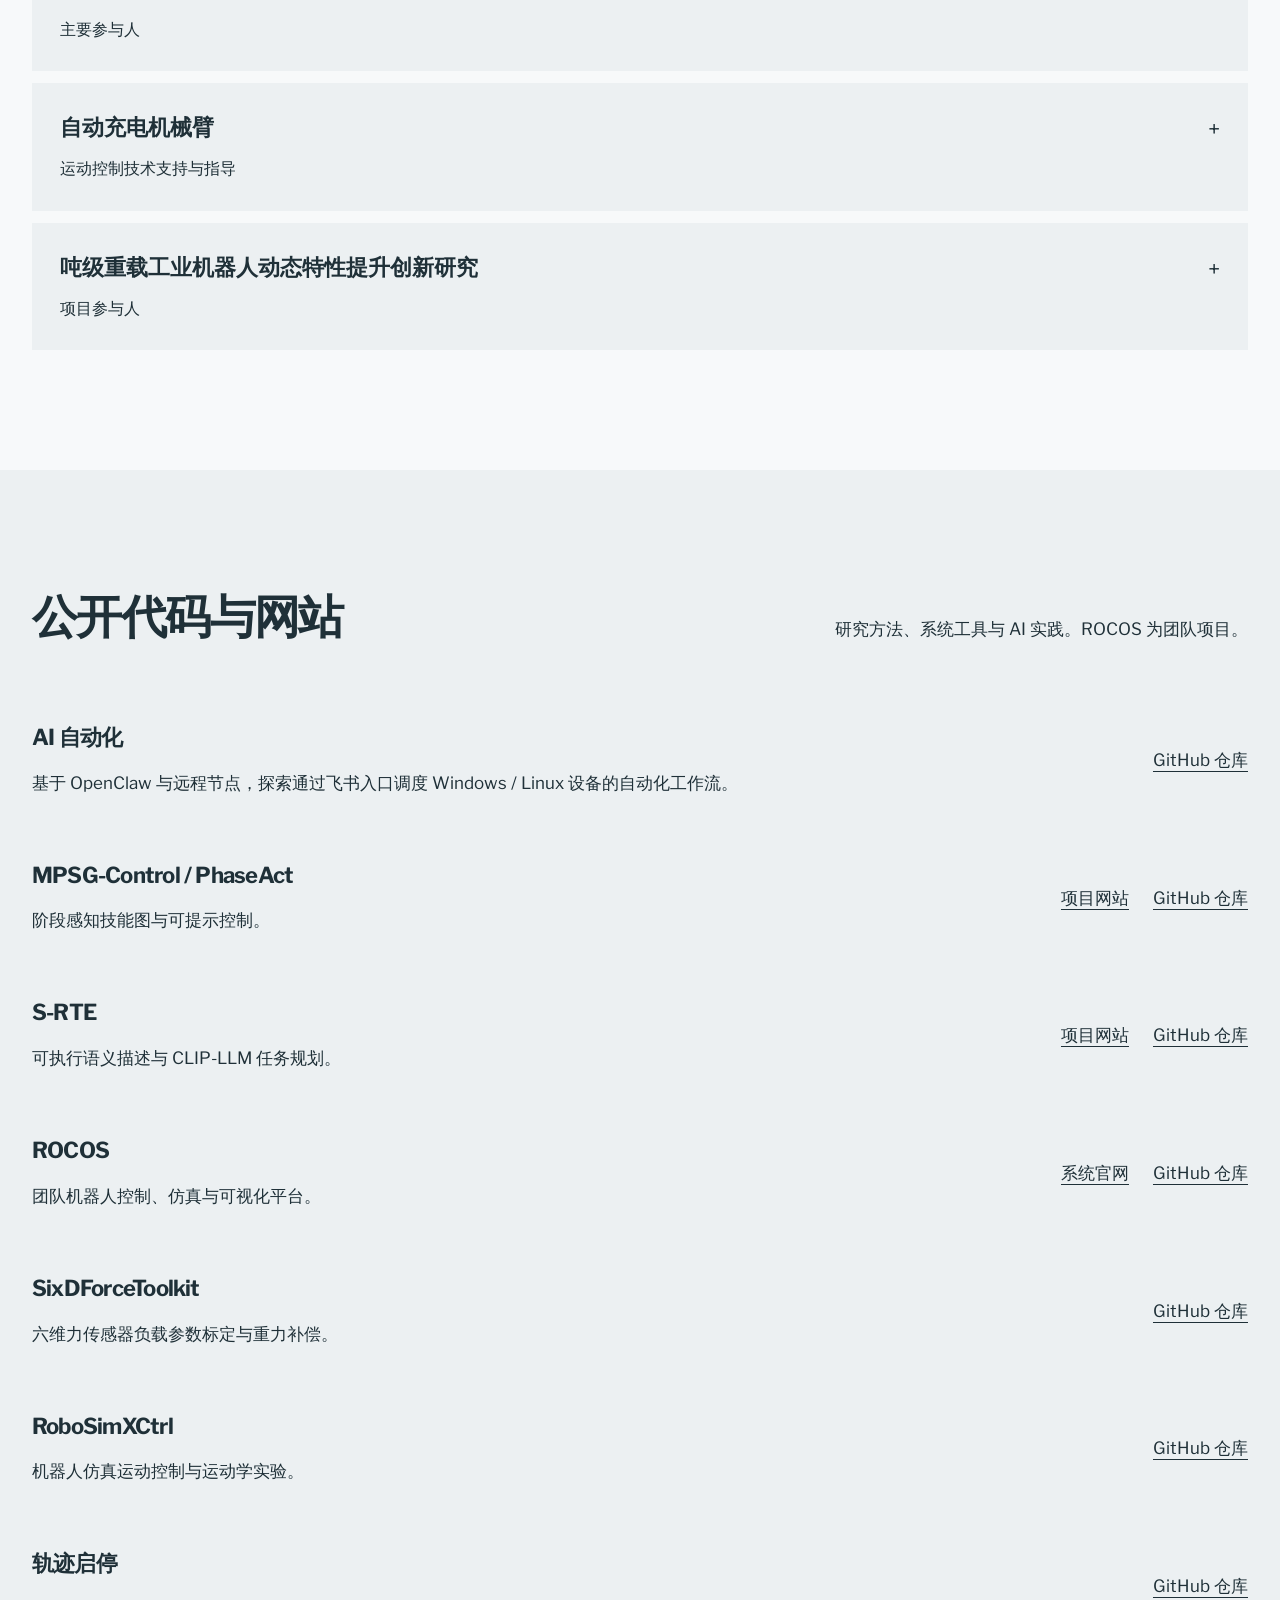
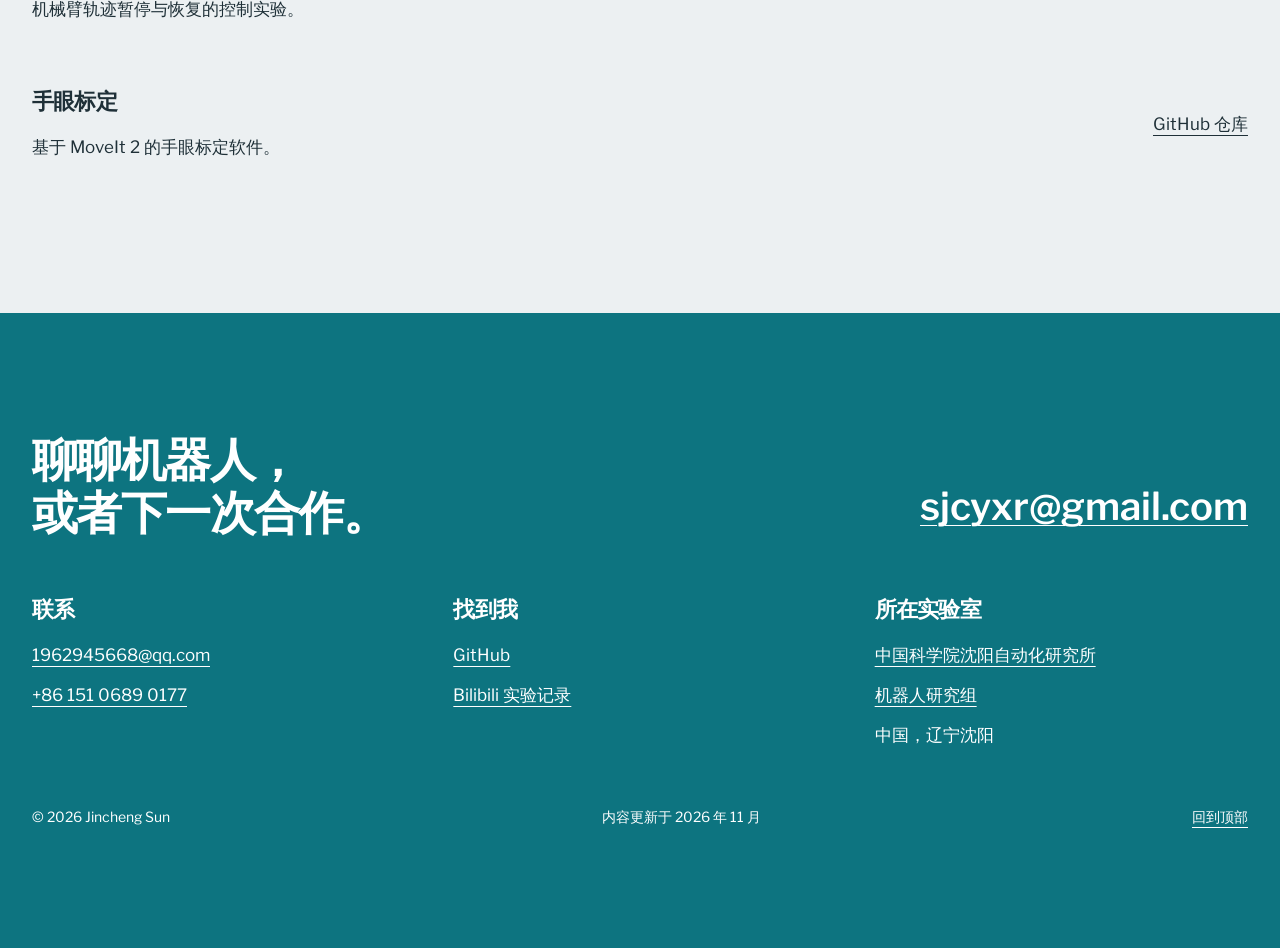
==== commit b16d8627: "Refresh research portfolio and restore complete routes and videos" ====
--- a/projects.html
+++ b/projects.html
@@ -4,10 +4,8 @@
 <nav aria-label="主导航" class="container navigation">
 <a aria-label="Jincheng Sun 首页" class="wordmark" href="index.html">Jincheng Sun<span class="wordmark-suffix"> / Robotics &amp; AI</span></a>
 <button aria-controls="mobile-menu" aria-expanded="false" id="mobile-menu-btn" type="button">菜单</button>
-<div class="nav-links" id="mobile-menu">
-<a href="index.html#research">研究</a><a href="index.html#systems">开源系统</a><a href="projects.html">项目经历</a><a href="publications.html">成果</a><a href="index.html#about">关于</a><a href="index.html#contact">联系</a>
-</div>
+<div class="nav-links" id="mobile-menu"><a href="research.html">研究</a><a href="projects.html">项目</a><a href="videos.html">视频</a><a href="publications.html">成果</a><a href="index.html#about">关于</a><a href="index.html#contact">联系</a></div>
 </nav>
 </header><main id="main"><section class="section archive-intro"><div class="container"><h1>项目经历</h1><p class="lead">把控制算法、机器人系统与现场实验连接起来。</p><div class="actions"><a class="button primary" href="#project-list">浏览项目与贡献</a><a class="text-link" href="#software">公开代码与网站</a></div></div></section>
 <section class="section platform-section"><div class="container platform-layout"><figure><img alt="实验室中的仿人移动双臂机器人实机" height="1100" src="assets/img/research/humanoid-platform.webp" width="629"/><figcaption>仿人移动双臂实验平台</figcaption></figure><div><h2>从示范，<br/>到交互。</h2><p>在运动控制与系统集成基础上，连接外骨骼力反馈、双臂遥操作和数据采集，探索机器人的操作技能学习与泛化。</p><figure class="exo-figure"><img alt="上肢力反馈穿戴式外骨骼的机械设计图" height="795" loading="lazy" src="assets/img/research/exoskeleton.webp" width="987"/><figcaption>穿戴式上肢外骨骼设计，来自答辩材料</figcaption></figure><a class="text-link" href="#project-10">查看技能学习子课题</a></div></div></section>
-<section class="section" id="project-list"><div class="container"><div class="section-heading"><h2>参与项目与子课题</h2><p>每项列出个人参与内容；展开可查看具体工作。</p></div><p class="archive-context">14 项参与项目与子课题，包含在研工作；参与范围各不相同，不代表全部已结题，也不将共享成果重复计数。</p><div class="experience-list"><details class="experience" id="project-01"><summary><span class="project-number">01</span><span class="experience-heading"><span class="experience-title">乙醇脱水催化剂智能筛选系统</span><span class="experience-role">复合移动机器人、设备操作与现场调试</span></span></summary><div class="experience-body"><p class="note">榆林无人实验室</p><p>参与复合移动机器人系统集成，围绕试管取放、离心机与烘干机操作开展调试；处理视觉定位、运动可达性、设备通信与流程互锁问题。</p><a class="text-link" href="https://github.com/rocos-sia/YuLin-lab">团队代码</a></div></details><details class="experience" id="project-02"><summary><span class="project-number">02</span><span class="experience-heading"><span class="experience-title">空间移动操控系统研制</span><span class="experience-role">大型空间爬行臂控制系统，指导配合</span></span></summary><div class="experience-body"><p class="note">空间机器人</p><p>围绕大型空间爬行臂控制系统提供指导与配合，参与相关控制问题的讨论和调试支持。</p><a class="text-link" href="https://github.com/rocos-sia/SpaceRobot">相关仿真代码</a></div></details><details class="experience" id="project-03"><summary><span class="project-number">03</span><span class="experience-heading"><span class="experience-title">空间双臂机器人控制</span><span class="experience-role">双臂模型、运动学与控制调试</span></span></summary><div class="experience-body"><p class="note">空间机器人</p><p>参与双臂模型与运动学调试，处理实际关节安装角度与模型关节坐标之间的对应问题，支持控制系统联调。</p></div></details><details class="experience" id="project-04"><summary><span class="project-number">04</span><span class="experience-heading"><span class="experience-title">机械臂遥操作与力反馈系统</span><span class="experience-role">Sigma.7 遥操作、导纳控制与设备通信</span></span></summary><div class="experience-body"><p class="note">TOSOR</p><p>围绕 Sigma.7 主端、末端六维力传感器和机械臂搭建遥操作及力呈现链路，参与导纳控制、传感器通信与坐标系对齐调试。</p></div></details><details class="experience" id="project-05"><summary><span class="project-number">05</span><span class="experience-heading"><span class="experience-title">髋膝关节切骨磨骨机器人运动控制研发</span><span class="experience-role">运动控制算法、实验验证及文档总结</span></span></summary><div class="experience-body"><p class="note">医疗机器人</p><p>参与基于 Diana7 和六维力传感器的柔顺运动控制研发，围绕定平面／定直线拖动、虚拟边界约束、接触反弹与振动开展实验和总结。相关论文研究属于前沿算法探索，未直接应用于项目交付系统。</p><a class="text-link" href="https://github.com/cheng9911/Diana7_BoneMilling">早期实验代码</a></div></details><details class="experience" id="project-06"><summary><span class="project-number">06</span><span class="experience-heading"><span class="experience-title">非结构化环境机器人双臂协同灵巧作业关键技术研究及应用</span><span class="experience-role">双臂控制、技能学习及论文专利</span></span></summary><div class="experience-body"><p class="note">双臂与技能学习</p><p>参与双臂操作系统与技能学习研究，推进任务执行、示范学习和实验验证，并参与相关论文与专利工作。部分成果与相关课题共享。</p><a class="text-link" href="https://cheng9911.github.io/PhaseAct-Website/">相关研究网站</a></div></details><details class="experience" id="project-07"><summary><span class="project-number">07</span><span class="experience-heading"><span class="experience-title">基于多模态融合感知的移动机器人双臂自主作业</span><span class="experience-role">人形上肢软件部署、双臂与底盘集成</span></span></summary><div class="experience-body"><p class="note">移动双臂</p><p>参与人形上肢控制软件部署和双臂、移动底盘、传感器的集成联调，为多模态自主操作建立实验平台。</p></div></details><details class="experience" id="project-08"><summary><span class="project-number">08</span><span class="experience-heading"><span class="experience-title">基于技能学习的机器人操作运动策略研究</span><span class="experience-role">系统集成、数据采集环境及技能学习</span></span></summary><div class="experience-body"><p class="note">操作策略</p><p>参与人形上肢系统集成和数据采集环境搭建，开展从示范采集、模型训练到在线部署的技能学习实验。</p><a class="text-link" href="https://cheng9911.github.io/S-RTE/">相关研究网站</a></div></details><details class="experience" id="project-09"><summary><span class="project-number">09</span><span class="experience-heading"><span class="experience-title">机器工人——仿人双臂及多指灵巧手创成</span><span class="experience-role">系统控制、上肢调试与实验平台搭建</span></span></summary><div class="experience-body"><p class="note">机器工人子课题</p><p>承担系统控制相关工作，参与仿人上肢、双臂与灵巧手的控制调试及实验平台搭建。工作随项目阶段持续推进。</p></div></details><details class="experience" id="project-10"><summary><span class="project-number">10</span><span class="experience-heading"><span class="experience-title">机器工人——行为数据驱动的装配操作技能学习与泛化</span><span class="experience-role">外骨骼控制、力反馈、示范采集与训练部署</span></span></summary><div class="experience-body"><p class="note">机器工人子课题</p><p>参与穿戴式外骨骼的重力补偿、位置／力映射与软件部署，连接移动双臂机器人、示范数据采集和技能学习框架，推进接触任务的训练与部署验证。</p></div></details><details class="experience" id="project-11"><summary><span class="project-number">11</span><span class="experience-heading"><span class="experience-title">基于技术底座的智能化工业机器人应用开发与验证</span><span class="experience-role">插件开发</span></span></summary><div class="experience-body"><p class="note">工业机器人</p><p>参与项目中的插件开发工作。</p></div></details><details class="experience" id="project-12"><summary><span class="project-number">12</span><span class="experience-heading"><span class="experience-title">通用医疗机械臂研发</span><span class="experience-role">主要参与人</span></span></summary><div class="experience-body"><p class="note">医疗机器人</p><p>项目分工中列为主要参与人；此处记录参与关系，具体技术职责随项目推进补充。</p></div></details><details class="experience" id="project-13"><summary><span class="project-number">13</span><span class="experience-heading"><span class="experience-title">自动充电机械臂</span><span class="experience-role">运动控制技术支持与指导</span></span></summary><div class="experience-body"><p class="note">华威科合作项目</p><p>针对项目执行中的运动控制问题提供技术支持与指导。</p></div></details><details class="experience" id="project-14"><summary><span class="project-number">14</span><span class="experience-heading"><span class="experience-title">吨级重载工业机器人动态特性提升创新研究</span><span class="experience-role">项目参与人</span></span></summary><div class="experience-body"><p class="note">工业机器人</p><p>执行文件列为项目参与人员；具体承担内容待进一步形成可公开的项目记录。</p></div></details></div></div></section><section class="section research-section" id="software"><div class="container"><div class="section-heading"><h2>公开代码与网站</h2><p>研究方法、系统工具与 AI 实践。ROCOS 为团队项目。</p></div><div class="software-list"><article><div><h3>AI 跨设备自动化</h3><p>基于 OpenClaw 与远程节点，探索通过飞书入口调度 Windows / Linux 设备的自动化工作流。</p></div><div class="software-links"><a class="text-link" href="https://github.com/cheng9911/openclaw-remote-desktop">GitHub 仓库</a></div></article><article><div><h3>MPSG-Control / PhaseAct</h3><p>阶段感知技能图与可提示控制。</p></div><div class="software-links"><a class="text-link" href="https://cheng9911.github.io/PhaseAct-Website/">项目网站</a><a class="text-link" href="https://github.com/cheng9911/mpsg_control">GitHub 仓库</a></div></article><article><div><h3>S-RTE</h3><p>可执行语义描述与 CLIP-LLM 任务规划。</p></div><div class="software-links"><a class="text-link" href="https://cheng9911.github.io/S-RTE/">项目网站</a><a class="text-link" href="https://github.com/cheng9911/S-RTE">GitHub 仓库</a></div></article><article><div><h3>ROCOS</h3><p>团队机器人控制、仿真与可视化平台。</p></div><div class="software-links"><a class="text-link" href="http://rocos-sia.cn/rocos-web/">系统官网</a><a class="text-link" href="https://github.com/rocos-sia/rocos-app">GitHub 仓库</a></div></article><article><div><h3>SixDForceToolkit</h3><p>六维力传感器负载参数标定与重力补偿。</p></div><div class="software-links"><a class="text-link" href="https://github.com/cheng9911/SixDForceToolkit">GitHub 仓库</a></div></article><article><div><h3>RoboSimXCtrl</h3><p>机器人仿真运动控制与运动学实验。</p></div><div class="software-links"><a class="text-link" href="https://github.com/cheng9911/RoboSimXCtrl">GitHub 仓库</a></div></article><article><div><h3>robot-trajectory-pause-resume</h3><p>机械臂轨迹暂停与恢复的控制实验。</p></div><div class="software-links"><a class="text-link" href="https://github.com/cheng9911/robot-trajectory-pause-resume">GitHub 仓库</a></div></article><article><div><h3>moveit2_handeye_calib</h3><p>基于 MoveIt 2 的手眼标定软件。</p></div><div class="software-links"><a class="text-link" href="https://github.com/cheng9911/moveit2_handeye_calib">GitHub 仓库</a></div></article></div></div></section></main><footer class="section contact-section" id="contact"><div class="container"><div class="contact-top"><h2>聊聊机器人，<br>或者下一次合作。</br></h2><a class="contact-email" href="mailto:sjcyxr@gmail.com">sjcyxr@gmail.com</a></div><div class="contact-columns"><div><h3>联系</h3><a href="mailto:1962945668@qq.com">1962945668@qq.com</a><a href="tel:+8615106890177">+86 151 0689 0177</a></div><div><h3>找到我</h3><a href="https://github.com/cheng9911">GitHub</a><a href="https://space.bilibili.com/623528115">Bilibili 实验记录</a></div><div><h3>所在实验室</h3><a href="https://sia.cas.cn/gkjj/dlwz/">中国科学院沈阳自动化研究所</a><a href="http://rocos-sia.cn/">机器人研究组</a><span>中国，辽宁沈阳</span></div></div><div class="colophon"><span>© 2026 Jincheng Sun</span><span>内容更新于 2026 年 11 月</span><a href="#main">回到顶部</a></div></div></footer></body></html>+<section class="section" id="project-list"><div class="container"><div class="section-heading"><h2>参与项目与子课题</h2><p>每项列出个人参与内容；展开可查看具体工作。</p></div><p class="archive-context">14 项参与项目与子课题，包含在研工作；参与范围各不相同，不代表全部已结题，也不将共享成果重复计数。</p><div class="experience-list"><details class="experience" id="project-01"><summary><span class="experience-heading"><span class="experience-title">乙醇脱水催化剂智能筛选系统</span><span class="experience-role">复合移动机器人、设备操作与现场调试</span></span></summary><div class="experience-body"><p class="note">榆林无人实验室</p><p>参与复合移动机器人系统集成，围绕试管取放、离心机与烘干机操作开展调试；处理视觉定位、运动可达性、设备通信与流程互锁问题。</p><a class="text-link" href="https://github.com/rocos-sia/YuLin-lab">团队代码</a></div></details><details class="experience" id="project-02"><summary><span class="experience-heading"><span class="experience-title">空间移动操控系统研制</span><span class="experience-role">大型空间爬行臂控制系统，指导配合</span></span></summary><div class="experience-body"><p class="note">空间机器人</p><p>围绕大型空间爬行臂控制系统提供指导与配合，参与相关控制问题的讨论和调试支持。</p><a class="text-link" href="https://github.com/rocos-sia/SpaceRobot">相关仿真代码</a></div></details><details class="experience" id="project-03"><summary><span class="experience-heading"><span class="experience-title">空间双臂机器人控制</span><span class="experience-role">双臂模型、运动学与控制调试</span></span></summary><div class="experience-body"><p class="note">空间机器人</p><p>参与双臂模型与运动学调试，处理实际关节安装角度与模型关节坐标之间的对应问题，支持控制系统联调。</p></div></details><details class="experience" id="project-04"><summary><span class="experience-heading"><span class="experience-title">机械臂遥操作与力反馈系统</span><span class="experience-role">Sigma.7 遥操作、导纳控制与设备通信</span></span></summary><div class="experience-body"><p class="note">TOSOR</p><p>围绕 Sigma.7 主端、末端六维力传感器和机械臂搭建遥操作及力呈现链路，参与导纳控制、传感器通信与坐标系对齐调试。</p></div></details><details class="experience" id="project-05"><summary><span class="experience-heading"><span class="experience-title">髋膝关节切骨磨骨机器人运动控制研发</span><span class="experience-role">运动控制算法、实验验证及文档总结</span></span></summary><div class="experience-body"><p class="note">医疗机器人</p><p>参与基于 Diana7 和六维力传感器的柔顺运动控制研发，围绕定平面／定直线拖动、虚拟边界约束、接触反弹与振动开展实验和总结。相关论文研究属于前沿算法探索，未直接应用于项目交付系统。</p><a class="text-link" href="https://github.com/cheng9911/Diana7_BoneMilling">早期实验代码</a></div></details><details class="experience" id="project-06"><summary><span class="experience-heading"><span class="experience-title">非结构化环境机器人双臂协同灵巧作业关键技术研究及应用</span><span class="experience-role">双臂控制、技能学习及论文专利</span></span></summary><div class="experience-body"><p class="note">双臂与技能学习</p><p>参与双臂操作系统与技能学习研究，推进任务执行、示范学习和实验验证，并参与相关论文与专利工作。部分成果与相关课题共享。</p><a class="text-link" href="https://cheng9911.github.io/PhaseAct-Website/">相关研究网站</a></div></details><details class="experience" id="project-07"><summary><span class="experience-heading"><span class="experience-title">基于多模态融合感知的移动机器人双臂自主作业</span><span class="experience-role">人形上肢软件部署、双臂与底盘集成</span></span></summary><div class="experience-body"><p class="note">移动双臂</p><p>参与人形上肢控制软件部署和双臂、移动底盘、传感器的集成联调，为多模态自主操作建立实验平台。</p></div></details><details class="experience" id="project-08"><summary><span class="experience-heading"><span class="experience-title">基于技能学习的机器人操作运动策略研究</span><span class="experience-role">系统集成、数据采集环境及技能学习</span></span></summary><div class="experience-body"><p class="note">操作策略</p><p>参与人形上肢系统集成和数据采集环境搭建，开展从示范采集、模型训练到在线部署的技能学习实验。</p><a class="text-link" href="https://cheng9911.github.io/S-RTE/">相关研究网站</a></div></details><details class="experience" id="project-09"><summary><span class="experience-heading"><span class="experience-title">机器工人——仿人双臂及多指灵巧手创成</span><span class="experience-role">系统控制、上肢调试与实验平台搭建</span></span></summary><div class="experience-body"><p class="note">机器工人子课题</p><p>承担系统控制相关工作，参与仿人上肢、双臂与灵巧手的控制调试及实验平台搭建。工作随项目阶段持续推进。</p></div></details><details class="experience" id="project-10"><summary><span class="experience-heading"><span class="experience-title">机器工人——行为数据驱动的装配操作技能学习与泛化</span><span class="experience-role">外骨骼控制、力反馈、示范采集与训练部署</span></span></summary><div class="experience-body"><p class="note">机器工人子课题</p><p>参与穿戴式外骨骼的重力补偿、位置／力映射与软件部署，连接移动双臂机器人、示范数据采集和技能学习框架，推进接触任务的训练与部署验证。</p></div></details><details class="experience" id="project-11"><summary><span class="experience-heading"><span class="experience-title">基于技术底座的智能化工业机器人应用开发与验证</span><span class="experience-role">插件开发</span></span></summary><div class="experience-body"><p class="note">工业机器人</p><p>参与项目中的插件开发工作。</p></div></details><details class="experience" id="project-12"><summary><span class="experience-heading"><span class="experience-title">通用医疗机械臂研发</span><span class="experience-role">主要参与人</span></span></summary><div class="experience-body"><p class="note">医疗机器人</p><p>项目分工中列为主要参与人；此处记录参与关系，具体技术职责随项目推进补充。</p></div></details><details class="experience" id="project-13"><summary><span class="experience-heading"><span class="experience-title">自动充电机械臂</span><span class="experience-role">运动控制技术支持与指导</span></span></summary><div class="experience-body"><p class="note">华威科合作项目</p><p>针对项目执行中的运动控制问题提供技术支持与指导。</p></div></details><details class="experience" id="project-14"><summary><span class="experience-heading"><span class="experience-title">吨级重载工业机器人动态特性提升创新研究</span><span class="experience-role">项目参与人</span></span></summary><div class="experience-body"><p class="note">工业机器人</p><p>执行文件列为项目参与人员；具体承担内容待进一步形成可公开的项目记录。</p></div></details></div></div></section><section class="section research-section" id="software"><div class="container"><div class="section-heading"><h2>公开代码与网站</h2><p>研究方法、系统工具与 AI 实践。ROCOS 为团队项目。</p></div><div class="software-list"><article><div><h3>AI 自动化</h3><p>基于 OpenClaw 与远程节点，探索通过飞书入口调度 Windows / Linux 设备的自动化工作流。</p></div><div class="software-links"><a class="text-link" href="https://github.com/cheng9911/openclaw-remote-desktop">GitHub 仓库</a></div></article><article><div><h3>MPSG-Control / PhaseAct</h3><p>阶段感知技能图与可提示控制。</p></div><div class="software-links"><a class="text-link" href="https://cheng9911.github.io/PhaseAct-Website/">项目网站</a><a class="text-link" href="https://github.com/cheng9911/mpsg_control">GitHub 仓库</a></div></article><article><div><h3>S-RTE</h3><p>可执行语义描述与 CLIP-LLM 任务规划。</p></div><div class="software-links"><a class="text-link" href="https://cheng9911.github.io/S-RTE/">项目网站</a><a class="text-link" href="https://github.com/cheng9911/S-RTE">GitHub 仓库</a></div></article><article><div><h3>ROCOS</h3><p>团队机器人控制、仿真与可视化平台。</p></div><div class="software-links"><a class="text-link" href="http://rocos-sia.cn/rocos-web/">系统官网</a><a class="text-link" href="https://github.com/rocos-sia/rocos-app">GitHub 仓库</a></div></article><article><div><h3>SixDForceToolkit</h3><p>六维力传感器负载参数标定与重力补偿。</p></div><div class="software-links"><a class="text-link" href="https://github.com/cheng9911/SixDForceToolkit">GitHub 仓库</a></div></article><article><div><h3>RoboSimXCtrl</h3><p>机器人仿真运动控制与运动学实验。</p></div><div class="software-links"><a class="text-link" href="https://github.com/cheng9911/RoboSimXCtrl">GitHub 仓库</a></div></article><article><div><h3>轨迹启停</h3><p>机械臂轨迹暂停与恢复的控制实验。</p></div><div class="software-links"><a class="text-link" href="https://github.com/cheng9911/robot-trajectory-pause-resume">GitHub 仓库</a></div></article><article><div><h3>手眼标定</h3><p>基于 MoveIt 2 的手眼标定软件。</p></div><div class="software-links"><a class="text-link" href="https://github.com/cheng9911/moveit2_handeye_calib">GitHub 仓库</a></div></article></div></div></section></main><footer class="section contact-section" id="contact"><div class="container"><div class="contact-top"><h2>聊聊机器人，<br/>或者下一次合作。</h2><a class="contact-email" href="mailto:sjcyxr@gmail.com">sjcyxr@gmail.com</a></div><div class="contact-columns"><div><h3>联系</h3><a href="mailto:1962945668@qq.com">1962945668@qq.com</a><a href="tel:+8615106890177">+86 151 0689 0177</a></div><div><h3>找到我</h3><a href="https://github.com/cheng9911">GitHub</a><a href="https://space.bilibili.com/623528115">Bilibili 实验记录</a></div><div><h3>所在实验室</h3><a href="https://sia.cas.cn/gkjj/dlwz/">中国科学院沈阳自动化研究所</a><a href="http://rocos-sia.cn/">机器人研究组</a><span>中国，辽宁沈阳</span></div></div><div class="colophon"><span>© 2026 Jincheng Sun</span><span>内容更新于 2026 年 11 月</span><a href="#main">回到顶部</a></div></div></footer></body></html>
--- a/style.css
+++ b/style.css
@@ -1,209 +1,24 @@
-/* Hallmark · shape: Research portfolio · genre: editorial · theme: Almanac (deal 1/3) · redesign: polish
- * hero: Index · nav: edge-aligned · footer: index columns · imagery: real project photographs and Talon render · signature: a working robotics research index beside the real teleoperation experiment
- * axes: mid/grotesk-sans/chromatic-magenta · posture: restrained · draw: a3dee2, shape adapted to independent research projects · v2.0.0 */
-/* Hallmark · pre-emit critique: P4 H4 E4 S5 R4 V4 · weakest: H, large name and project index establish hierarchy before research details */
-/* Hallmark · copy: verbatim · academic paper titles and project names preserve the owner-provided wording; Robust is part of the published title, not marketing copy. */
-/* Hallmark · dropped https://cdn.tailwindcss.com, https://cdnjs.cloudflare.com/ajax/libs/typed.js/2.0.12/typed.min.js · missing local styles and script replaced with self-hosted assets and a static readable role */
-/* Hallmark · dismissed 25 · section intros are one-sentence ledes at 30ch, within the allowed caption and lede measure */
-/* Hallmark · hero-review: fix · 1 finding · 1 resolved: actual robot image precedes compact project index on mobile */
-/* Hallmark · finish-review: subagent · 3 findings · 3 resolved: full project capture, public-facing copy, specific research statement · gap: none */
+/* Taste Skill v2: contact-sheet, seed 375578154. Real experiment frames form a browsable research archive. */
 @import url("assets/css/tokens.css");
-@import url("assets/css/fonts.css");
-@import url("assets/css/base.css");
-html { scroll-behavior: smooth; }
-body { font-synthesis: none; }
-a { text-decoration-color: var(--color-accent); }
-a:hover { text-decoration-thickness: 2px; }
-a:active { opacity: .75; }
-button:disabled { cursor: not-allowed; opacity: .55; background: var(--color-paper-3); }
-button:active, .button:active { transform: translateY(1px); }
-figure { margin: 0; }
-figcaption { font-size: var(--text-sm); color: var(--color-muted); padding-top: var(--space-sm); }
-.skip { position: absolute; top: calc(-1 * var(--space-3xl)); left: var(--space-lg); z-index: var(--z-toast); background: var(--color-ink); color: var(--color-sheet); padding: var(--space-sm) var(--space-lg); }
-.skip:focus-visible { top: var(--space-md); }
-.site-header { border-bottom: 1px solid var(--color-rule-2); }
-.navigation { min-height: 80px; display: flex; align-items: center; justify-content: space-between; gap: var(--space-lg); }
-.wordmark { font: 600 21px/1.2 var(--font-display); text-decoration: none; white-space: nowrap; }
-.wordmark-suffix { color: var(--color-muted); font-weight: 500; }
-.nav-links { display: flex; align-items: center; gap: var(--space-lg); }
-.nav-links a { font-size: var(--text-sm); text-decoration: none; min-height: 44px; display: inline-flex; align-items: center; white-space: nowrap; }
-.nav-links a:hover { text-decoration: underline; text-decoration-color: var(--color-accent); }
-#mobile-menu-btn { display: none; min-height: 44px; padding: 0 var(--space-md); border: 1px solid var(--color-rule-2); background: var(--color-paper); color: var(--color-ink); }
-.hero { padding-block: var(--space-xl); min-height: calc(100svh - 80px); display: flex; align-items: center; }
-.hero .container { display: grid; gap: var(--space-xl); }
-.intro-heading { position: relative; }
-.hero h1 { font-size: clamp(3.5rem, 8.3vw, 8rem); line-height: .98; max-width: none; letter-spacing: -.055em; }
-.hero .lead { margin-top: var(--space-lg); }
-.actions { display: flex; flex-wrap: wrap; align-items: center; gap: var(--space-lg); margin-top: var(--space-lg); }
-.intro-heading .actions { position: absolute; right: 0; bottom: 0; }
-.button { display: inline-flex; align-items: center; justify-content: center; min-height: 48px; padding: 0 var(--space-lg); border: 1px solid var(--color-rule-2); border-radius: var(--radius-pill); color: var(--color-ink); background: var(--color-paper); font: 500 var(--text-md)/1 var(--font-display); text-decoration: none; white-space: nowrap; }
-.button:hover { background: var(--color-paper-2); }
-.button.primary { background: var(--color-accent); color: var(--color-accent-ink); border-color: var(--color-accent); }
-.button.primary:hover { background: var(--color-accent-2); }
-.text-link { display: inline-flex; align-items: center; min-height: 44px; font-size: var(--text-md); white-space: nowrap; }
-.hero-bottom { display: grid; grid-template-columns: minmax(0, 4fr) minmax(0, 8fr); gap: var(--gap-columns); align-items: stretch; }
-.hero-index { border-top: 2px solid var(--color-rule-2); display: flex; flex-direction: column; }
-.hero-index>a { padding-block: var(--space-lg); border-bottom: 1px solid var(--color-rule); text-decoration: none; display: flex; flex-direction: column; gap: var(--space-2xs); }
-.hero-index>a:hover { background: var(--color-paper-2); }
-.hero-index span { font: 600 var(--text-title)/1.2 var(--font-display); }
-.hero-index small { font-size: var(--text-sm); color: var(--color-muted); }
-.hero-affiliation { margin-top: auto; padding-top: var(--space-lg); font-size: var(--text-sm); line-height: 1.7; color: var(--color-muted); }
-.hero-visual img { width: 100%; height: clamp(290px, 43svh, 520px); object-fit: cover; object-position: 50% 48%; filter: saturate(.65); }
-.section { padding-block: var(--section-gap-s); }
-.section-heading { display: flex; justify-content: space-between; align-items: end; gap: var(--gap-columns); margin-bottom: var(--space-2xl); }
-.section-heading>p { max-width: 30ch; color: var(--color-muted); }
-.feature { border-top: 1px solid var(--color-rule-2); }
-.feature-grid { display: grid; grid-template-columns: minmax(0, 4fr) minmax(0, 7fr); gap: var(--gap-columns); align-items: center; }
-.feature-copy h2 { line-height: 1.18; }
-.project-name { margin-block: var(--space-lg) var(--space-md); font: 600 var(--text-title)/1.2 var(--font-display); }
-.feature-copy>p:not(.project-name):not(.note) { max-width: 48ch; }
-.feature-visual img { width: 100%; aspect-ratio: 960/404; object-fit: contain; object-position: center; }
-.note { font-size: var(--text-sm); color: var(--color-muted); line-height: 1.7; }
-.feature .note, .systems-copy .note { margin-top: var(--space-lg); }
-.research-section { background: var(--color-sheet); color: var(--color-ink); }
-.research-rows { border-top: 2px solid var(--color-rule-2); }
-.research-rows article { display: grid; grid-template-columns: minmax(0, 4fr) minmax(0, 6fr) minmax(0, 2fr); gap: var(--gap-columns); align-items: start; padding-block: var(--space-xl); border-bottom: 1px solid var(--color-rule); }
-.research-rows p { max-width: 48ch; }
-.research-rows span { font-size: var(--text-sm); color: var(--color-accent); text-align: right; }
-.research-note { margin-top: var(--space-lg); }
-.systems-grid { display: grid; grid-template-columns: minmax(0, 6fr) minmax(0, 5fr); gap: var(--gap-columns); align-items: center; }
-.robot-visual img { width: 100%; height: 650px; object-fit: contain; }
-.systems-copy h2 { font-size: var(--text-display); }
-.systems-line { font-size: var(--text-title); margin-block: var(--space-lg); }
-.system-parts { margin-block: var(--space-xl); }
-.system-parts>div { display: grid; grid-template-columns: minmax(0, 1fr) minmax(0, 2fr); gap: var(--gap-columns); padding-block: var(--space-md); border-top: 1px solid var(--color-rule); }
-dt { font: 600 var(--text-md)/1.5 var(--font-display); } dd { margin: 0; }
-.projects-section { border-top: 1px solid var(--color-rule-2); }
-.filters { display: flex; flex-wrap: wrap; gap: var(--space-xs); margin-bottom: var(--space-xl); }
-.filter-btn { min-height: 44px; border: 1px solid var(--color-rule-2); border-radius: var(--radius-pill); padding: 0 var(--space-md); font-size: var(--text-sm); background: var(--color-paper); color: var(--color-ink); cursor: pointer; white-space: nowrap; }
-.filter-btn[aria-pressed="true"] { background: var(--color-paper-2); color: var(--color-ink); box-shadow: inset 0 -2px var(--color-ink); }
-.filter-btn:hover { text-decoration: underline; }
-.projects-grid { display: grid; grid-template-columns: repeat(2, minmax(0, 1fr)); column-gap: var(--gap-columns); row-gap: var(--space-2xl); }
-.project-card { min-width: 0; }
-.project-card video { width: 100%; aspect-ratio: 16/9; object-fit: cover; background: var(--color-ink); color: var(--color-sheet); }
-.project-info { padding-top: var(--space-lg); }
-.project-info p { margin-top: var(--space-sm); color: var(--color-muted); }
-.project-text { border-top: 2px solid var(--color-rule-2); display: flex; align-items: center; min-height: 240px; }
-.project-text .text-link { margin-top: var(--space-lg); }
-.publications-section { background: var(--color-paper-2); color: var(--color-ink); }
-.publication-layout { display: grid; grid-template-columns: minmax(0, 4fr) minmax(0, 7fr); gap: var(--gap-columns); }
-.publication-layout h2 { line-height: 1.18; }
-.publication-layout .note { margin-top: var(--space-lg); }
-.paper { padding-bottom: var(--space-xl); }
-.paper h3 { font-size: var(--text-title); max-width: 45ch; }
-.paper>p { margin-top: var(--space-md); }
-.paper .text-link { margin-top: var(--space-sm); }
-.patent { border-top: 1px solid var(--color-rule-2); }
-.patent summary { padding-block: var(--space-lg); font: 500 18px/1.45 var(--font-display); cursor: pointer; }
-.patent summary::marker { color: var(--color-accent); }
-.patent-body { padding-bottom: var(--space-lg); }
-.patent-body p+p { margin-top: var(--space-sm); }
-.about-grid { display: grid; grid-template-columns: minmax(0, 4fr) minmax(0, 7fr); gap: var(--gap-columns); }
-.portrait { margin-top: var(--space-xl); max-width: 300px; }
-.portrait img { width: 100%; aspect-ratio: 1; object-fit: cover; filter: saturate(.65); }
-.about-copy { padding-top: var(--space-xs); }
-.about-lead { font: 600 var(--text-section)/1.3 var(--font-display); text-wrap: balance; }
-.about-copy>p+p { margin-top: var(--space-lg); max-width: 60ch; }
-.about-copy .actions { margin-top: var(--space-xl); }
-.contact-section { background: var(--color-ink); color: var(--color-sheet); }
-.contact-section :focus-visible { outline-color: var(--color-sheet); }
-.contact-top { display: grid; grid-template-columns: minmax(0, 1fr) minmax(0, 1fr); gap: var(--gap-columns); align-items: end; }
-.contact-top h2 { line-height: 1.2; }
-.contact-email { font: 500 clamp(1.3rem, 2.5vw, 2.6rem)/1.3 var(--font-display); text-decoration-color: var(--color-sheet); justify-self: end; overflow-wrap: anywhere; }
-.contact-columns { display: grid; grid-template-columns: repeat(3, minmax(0, 1fr)); gap: var(--gap-columns); padding-block: var(--space-2xl); }
-.contact-columns h3 { font-size: var(--text-md); margin-bottom: var(--space-lg); }
-.contact-columns a, .contact-columns span { display: block; font-size: var(--text-sm); margin-top: var(--space-sm); }
-.contact-columns a { text-decoration-color: var(--color-paper-3); }
-.colophon { border-top: 1px solid var(--color-muted); padding-top: var(--space-lg); display: flex; align-items: center; justify-content: space-between; gap: var(--space-lg); font-size: var(--text-sm); }
-@media (min-width: 1600px) { .hero .container { gap: var(--space-2xl); } .hero-visual img { height: 540px; } }
-@media (max-width: 70rem) { .intro-heading .actions { position: static; } .hero h1 { font-size: clamp(3.5rem, 8.5vw, 7rem); } .wordmark-suffix { display: none; } .hero-visual img { height: 380px; } }
-@media (max-width: 60rem) {
-.navigation { min-height: 72px; flex-wrap: wrap; padding-block: var(--space-sm); }
-#mobile-menu-btn { display: inline-block; }
-.nav-links { flex-basis: 100%; flex-wrap: wrap; gap: var(--space-md); }
-.js .nav-links:not(.is-open) { display: none; }
-.hero { min-height: auto; padding-block: var(--space-xl) var(--space-2xl); }
-.hero-bottom { grid-template-columns: minmax(0, 1fr); }
-.hero-visual img { height: auto; aspect-ratio: 16/9; }
-.hero-affiliation { margin-top: var(--space-md); }
-.hero-index>a { padding-block: var(--space-md); flex-direction: row; align-items: center; justify-content: space-between; gap: var(--space-md); }
-.hero-index span { font-size: 21px; }
-.hero-index small { text-align: right; }
-.section-heading { display: block; margin-bottom: var(--space-xl); }
-.section-heading>p { margin-top: var(--space-lg); max-width: 50ch; }
-.feature-grid, .systems-grid, .publication-layout, .about-grid { grid-template-columns: minmax(0, 1fr); row-gap: var(--space-xl); }
-.feature-visual img { aspect-ratio: 960/404; object-fit: contain; }
-.research-rows article { grid-template-columns: minmax(0, 1fr) minmax(0, 2fr); }
-.research-rows span { grid-column: 2; text-align: left; }
-.robot-visual { order: 2; } .robot-visual img { height: auto; max-height: 540px; }
-.contact-top { grid-template-columns: minmax(0, 1fr); } .contact-email { justify-self: start; }
-}
-@media (max-width: 40rem) {
-.hero h1 { font-size: clamp(2.8rem, 12vw, 4.5rem); letter-spacing: -.045em; }
-.hero .lead { font-size: 18px; }
-.hero-index>a { flex-direction: column; align-items: start; }
-.hero-index small { text-align: left; }
-.hero-index span { font-size: 24px; }
-.intro-heading .actions { gap: var(--space-md); }
-.hero-bottom { gap: var(--space-xl); }
-.research-rows article { grid-template-columns: minmax(0, 1fr); gap: var(--space-md); padding-block: var(--space-lg); }
-.research-rows span { grid-column: 1; }
-.projects-grid { grid-template-columns: minmax(0, 1fr); row-gap: var(--space-xl); }
-.project-text { min-height: auto; padding-bottom: var(--space-md); }
-.contact-columns { grid-template-columns: minmax(0, 1fr); row-gap: var(--space-xl); }
-.colophon { flex-direction: column; align-items: start; }
-.nav-links a { font-size: var(--text-md); }
-.filters { gap: var(--space-xs); }
-.filter-btn { font-size: var(--text-md); }
-}
-
-abbr[title] { text-decoration: none; }
-
-@media (max-width: 40rem) {
- .hero-visual { order: -1; }
- .hero .container, .hero-bottom { gap: var(--space-lg); }
- .hero-index>a { flex-direction: row; align-items: center; }
- .hero-index span { font-size: 20px; }
- .hero-index small { text-align: right; font-size: 13px; }
-}
-
-/* Content extension: project archive and dated scholarly records, using the existing Almanac system. */
-.education { margin-top: var(--space-xl); }
-.education>div { display: grid; grid-template-columns: 8rem minmax(0, 1fr); gap: var(--space-md); border-top: 1px solid var(--color-rule); padding-block: var(--space-md); }
-.education dd { font-size: var(--text-sm); }
-.archive-intro { border-bottom: 1px solid var(--color-rule-2); }
-.archive-intro h1 { font-size: clamp(2.8rem, 6vw, 5.5rem); line-height: 1.15; }
-.archive-intro .lead { margin-top: var(--space-lg); }
-.archive-context { margin-top: var(--space-lg); max-width: 58ch; color: var(--color-muted); }
-.platform-section { background: var(--color-sheet); }
-.platform-layout { display: grid; grid-template-columns: minmax(0, 5fr) minmax(0, 6fr); gap: var(--gap-columns); align-items: center; }
-.platform-layout>figure img { height: 600px; width: 100%; object-fit: contain; }
-.platform-layout h2 { line-height: 1.2; }
-.platform-layout p { margin-top: var(--space-lg); max-width: 46ch; }
-.exo-figure { margin-top: var(--space-xl); max-width: 300px; }
-.exo-figure img { width: 100%; height: auto; }
-.experience-list { border-top: 2px solid var(--color-rule-2); }
-.experience { border-bottom: 1px solid var(--color-rule); scroll-margin-top: var(--space-xl); }
-.experience summary { position: relative; padding: var(--space-xl) var(--space-xl) var(--space-xl) 0; display: flex; align-items: baseline; gap: var(--gap-columns); cursor: pointer; list-style: none; }
-.experience summary::-webkit-details-marker { display: none; }
-.experience summary::after { content: '+'; position: absolute; right: 0; top: var(--space-xl); font-size: var(--text-title); color: var(--color-accent); }
-.experience[open] summary::after { content: '−'; }
-.project-number { font-size: var(--text-sm); color: var(--color-muted); min-width: 2ch; }
-.experience-title { display: block; font: 600 var(--text-title)/1.45 var(--font-display); }
-.experience-role { display: block; margin-top: var(--space-sm); font-size: var(--text-md); color: var(--color-muted); }
-.experience-body { margin-left: calc(2ch + var(--gap-columns)); padding-bottom: var(--space-xl); max-width: 62ch; }
-.experience-body p+p { margin-top: var(--space-md); }
-.software-list article { display: grid; grid-template-columns: minmax(0, 7fr) minmax(0, 4fr); gap: var(--gap-columns); border-top: 1px solid var(--color-rule); padding-block: var(--space-xl); }
-.software-list p { margin-top: var(--space-sm); }
-.software-links { display: flex; align-items: start; justify-content: end; gap: var(--space-lg); flex-wrap: wrap; }
-.archive-layout { display: grid; grid-template-columns: minmax(0, 4fr) minmax(0, 7fr); gap: var(--gap-columns); }
-.archive-layout .note { margin-top: var(--space-lg); max-width: 36ch; }
-.bibliography .paper { padding-top: var(--space-xl); border-top: 1px solid var(--color-rule); }
-.bibliography .paper h3 { max-width: 50ch; }
-.publication-meta { color: var(--color-accent); font-size: var(--text-sm); }
-.patent-meta { display: block; margin-top: var(--space-sm); color: var(--color-muted); font: 400 var(--text-sm)/1.6 var(--font-body); }
-@media (max-width: 60rem) { .archive-layout { grid-template-columns: minmax(0, 1fr); } .platform-layout>figure img { height: 480px; } .software-list article { grid-template-columns: minmax(0, 1fr); } .software-links { justify-content: start; } }
-@media (max-width: 40rem) { .platform-layout { grid-template-columns: minmax(0, 1fr); } .platform-layout>figure img { max-height: 440px; } .exo-figure { max-width: 240px; } .experience-title { font-size: 21px; } .experience summary { gap: var(--space-md); } .experience-body { margin-left: 0; } .education>div { grid-template-columns: minmax(0, 1fr); gap: var(--space-xs); } }
-
-.archive-intro { padding-block: var(--space-2xl); }
-#project-list .archive-context { margin-bottom: var(--space-xl); }
+@font-face { font-family: "Libre Franklin"; src: url("assets/fonts/LibreFranklin.ttf") format("truetype"); font-weight: 100 900; font-display: swap; }
+:root { --color-paper:#f7f9fa; --color-paper-2:#ecf0f2; --color-paper-3:#dce5e8; --color-sheet:#ffffff; --color-ink:#1f3038; --color-muted:#4b6069; --color-accent:#0d7480; --color-accent-2:#095963; --color-accent-ink:#ffffff; --color-focus:#168b98; --font-display:"Libre Franklin","Noto Sans CJK SC","PingFang SC","Microsoft YaHei",sans-serif; --font-body:var(--font-display); --container:1600px; --gutter:32px; --gap-columns:48px; --text-md:17px; --text-sm:14px; --text-lead:22px; --text-title:22px; --text-section:clamp(30px,3.6vw,52px); --text-display:clamp(44px,7.7vw,120px); --ease-out:cubic-bezier(.16,1,.3,1); }
+* { box-sizing:border-box; } html,body { overflow-x:clip; } html { scroll-behavior:smooth; scroll-padding-top:40px; } body { margin:0; background:var(--color-paper); color:var(--color-ink); font:400 var(--text-md)/1.65 var(--font-body); -webkit-font-smoothing:antialiased; } a { color:inherit; text-underline-offset:5px; text-decoration-thickness:1px; } a:hover { color:var(--color-accent); } a:active,button:active { transform:translateY(1px); } button { cursor:pointer; font:inherit; } :focus-visible { outline:3px solid var(--color-focus); outline-offset:5px; } ::selection { background:var(--color-accent); color:var(--color-accent-ink); } h1,h2,h3,p,figure { margin:0; } h1,h2,h3 { font-family:var(--font-display); font-weight:700; line-height:1.15; letter-spacing:-.035em; overflow-wrap:break-word; min-width:0; text-wrap:balance; } h1 { font-size:var(--text-display); } h2 { font-size:var(--text-section); } h3 { font-size:var(--text-title); line-height:1.35; } p { max-width:65ch; text-wrap:pretty; } p+p { margin-top:20px; } img,video { display:block; max-width:100%; height:auto; } [hidden] { display:none!important; } abbr[title] { text-decoration:none; } .container { width:100%; max-width:var(--container); padding-inline:var(--gutter); margin-inline:auto; } .section { padding-block:120px; } .lead { font-size:var(--text-lead); line-height:1.5; } .note,figcaption { font-size:var(--text-sm); line-height:1.65; color:var(--color-muted); } figcaption { padding-top:12px; } .actions { display:flex; align-items:center; gap:24px; flex-wrap:wrap; margin-top:28px; } .button,button.filter-btn { display:inline-flex; align-items:center; justify-content:center; min-height:48px; padding:12px 24px; border:0; border-radius:0; background:var(--color-paper-3); color:var(--color-ink); text-decoration:none; font:600 var(--text-md)/1.4 var(--font-body); } .button.primary { background:var(--color-accent); color:var(--color-accent-ink); } .button:hover,button.filter-btn:hover { background:var(--color-accent-2); color:var(--color-accent-ink); } .text-link { display:inline-flex; align-items:center; min-height:44px; font-size:var(--text-md); } .skip { position:absolute; top:-100px; left:24px; z-index:1000; padding:12px; background:var(--color-sheet); color:var(--color-ink); } .skip:focus-visible { top:12px; } .visually-hidden { position:absolute; width:1px; height:1px; overflow:hidden; clip-path:inset(50%); }
+.site-header { background:var(--color-ink); color:var(--color-sheet); } .navigation { min-height:80px; display:flex; align-items:center; justify-content:space-between; gap:24px; } .wordmark { font-weight:700; font-size:17px; text-decoration:none; } .wordmark-suffix { font-weight:400; } .nav-links { display:flex; gap:32px; } .nav-links a { display:flex; align-items:center; min-height:44px; text-decoration:none; font-size:14px; } .site-header a:hover { color:var(--color-sheet); text-decoration:underline; } #mobile-menu-btn { display:none; min-height:44px; border:0; padding:8px 16px; background:var(--color-sheet); color:var(--color-ink); }
+.hero { background:var(--color-ink); color:var(--color-sheet); padding-block:38px 28px; } .hero-heading { display:grid; grid-template-columns:minmax(0,7fr) minmax(0,5fr); gap:var(--gap-columns); align-items:center; margin-bottom:40px; } .hero h1 { font-size:clamp(50px,7vw,112px); letter-spacing:-.05em; line-height:1; } .hero .lead { font-size:20px; max-width:38ch; } .hero .actions { margin-top:20px; } .hero .primary { background:var(--color-sheet); color:var(--color-ink); } .hero a:hover { color:var(--color-sheet); } .hero .primary:hover { background:var(--color-paper-3); color:var(--color-ink); } .experiment-sheet { display:grid; grid-template-columns:repeat(3,minmax(0,1fr)); gap:24px 12px; } .experiment-run { min-width:0; text-decoration:none; } .run-frames { display:grid; grid-template-columns:repeat(2,minmax(0,1fr)); gap:6px; overflow:clip; } .run-frames img { width:100%; aspect-ratio:16/9; object-fit:cover; } .run-name { display:flex; justify-content:space-between; font-size:14px; padding-top:10px; } .run-name>span { opacity:.75; } .hero-affiliation { font-size:14px; margin-top:24px; } .experiment-run:hover .run-name,.experiment-run:focus-visible .run-name { text-decoration:underline; } .hero-intro .text-link { color:var(--color-sheet); }
+.section-heading { display:flex; align-items:end; justify-content:space-between; gap:var(--gap-columns); margin-bottom:48px; } .section-heading>p { max-width:40ch; } .feature-grid { display:grid; grid-template-columns:minmax(0,4fr) minmax(0,7fr); gap:var(--gap-columns); align-items:center; } .feature-copy h2 { max-width:10ch; } .project-name { margin-block:24px 16px; font-size:var(--text-title); font-weight:700; } .feature .note,.systems-copy .note { margin-top:24px; } .feature-visual img { width:100%; aspect-ratio:960/404; object-fit:contain; } .feature { background:var(--color-sheet); }
+.research-section { background:var(--color-paper-2); } .research-rows { display:grid; grid-template-columns:repeat(2,minmax(0,1fr)); gap:56px 80px; } .research-rows article { display:flex; flex-direction:column; gap:16px; } .research-rows span { font-size:14px; color:var(--color-muted); } .research-note { margin-top:40px; }
+.systems-grid { display:grid; grid-template-columns:minmax(0,6fr) minmax(0,5fr); gap:var(--gap-columns); align-items:center; } .robot-visual { background:var(--color-paper-2); } .robot-visual img { width:100%; height:580px; object-fit:contain; } .systems-copy h2 { font-size:var(--text-display); } .systems-line { font-size:var(--text-title); margin-block:24px; } .system-parts { display:grid; gap:12px; margin-block:28px; } .system-parts>div { display:grid; grid-template-columns:minmax(0,1fr) minmax(0,2fr); gap:20px; padding:16px; background:var(--color-paper-2); } dt { font-weight:600; } dd { margin:0; }
+.projects-section { background:var(--color-ink); color:var(--color-sheet); } .projects-section .section-heading p { color:var(--color-sheet); } .projects-section a:hover { color:var(--color-sheet); } .filters { display:flex; flex-wrap:wrap; gap:8px; margin-bottom:40px; } button.filter-btn { font-size:14px; background:var(--color-paper-2); } button.filter-btn[aria-pressed="true"] { background:var(--color-accent); color:var(--color-sheet); } .projects-grid { display:grid; grid-template-columns:repeat(2,minmax(0,1fr)); gap:56px 24px; } .project-card { min-width:0; } .project-card video { width:100%; aspect-ratio:16/9; object-fit:cover; } .project-info { padding-top:20px; } .project-info p { margin-top:12px; } .project-text .project-info { padding:24px 0; } .project-text a { margin-top:12px; }
+.publications-section { background:var(--color-paper-2); } .publication-layout,.archive-layout { display:grid; grid-template-columns:minmax(0,4fr) minmax(0,7fr); gap:var(--gap-columns); } .publication-layout .note { margin-top:24px; } .paper { padding-bottom:40px; } .paper-title { font-size:22px; font-weight:600; line-height:1.5; } .paper>p+p { margin-top:16px; } .paper .text-link { margin-top:16px; } .patent { background:var(--color-sheet); margin-top:12px; padding-inline:24px; } .patent summary { padding-block:24px; cursor:pointer; font-size:17px; font-weight:600; } .patent-body { padding-bottom:24px; } .patent-body p { font-size:16px; } .patent-meta { display:block; font-size:14px; font-weight:400; margin-top:12px; } .publication-meta { color:var(--color-accent); font-size:14px; }
+.about-grid { display:grid; grid-template-columns:minmax(0,4fr) minmax(0,7fr); gap:var(--gap-columns); } .portrait { max-width:330px; margin-top:32px; } .portrait img { width:100%; aspect-ratio:1; object-fit:cover; } .about-lead { font-size:24px; font-weight:600; } .about-copy>p+p { margin-top:24px; } .education { margin-top:40px; } .education>div { display:grid; grid-template-columns:135px minmax(0,1fr); gap:24px; padding-block:16px; } .education dd { font-size:16px; }
+.contact-section { background:var(--color-accent); color:var(--color-sheet); } .contact-top { display:flex; justify-content:space-between; align-items:end; flex-wrap:wrap; gap:32px; } .contact-email { font-size:clamp(22px,3vw,42px); font-weight:600; } .contact-section a:hover { color:var(--color-sheet); } .contact-columns { display:grid; grid-template-columns:repeat(3,minmax(0,1fr)); gap:var(--gap-columns); margin-block:56px; } .contact-columns h3 { margin-bottom:16px; } .contact-columns a,.contact-columns span { display:block; margin-top:12px; } .colophon { display:flex; justify-content:space-between; flex-wrap:wrap; gap:24px; font-size:14px; }
+.archive-intro { padding-block:72px; background:var(--color-sheet); } .archive-intro h1 { font-size:var(--text-display); } .archive-intro .lead { margin-top:32px; } .archive-context { margin-top:24px; } .platform-layout { display:grid; grid-template-columns:minmax(0,5fr) minmax(0,6fr); gap:var(--gap-columns); align-items:center; } .platform-layout>figure img { height:540px; width:100%; object-fit:contain; } .platform-layout p { margin-top:24px; } .exo-figure { margin-top:32px; max-width:300px; } .exo-figure img { width:100%; } #project-list .archive-context { margin-bottom:40px; } .experience { margin-top:12px; background:var(--color-paper-2); padding-inline:28px; scroll-margin-top:24px; } .experience summary { padding-block:28px; cursor:pointer; list-style:none; position:relative; padding-right:36px; } .experience summary::-webkit-details-marker { display:none; } .experience summary::after { content:'+'; position:absolute; top:28px; right:0; font-size:22px; } .experience[open] summary::after { content:'−'; } .experience-title { display:block; font-size:22px; font-weight:600; line-height:1.5; } .experience-role { display:block; margin-top:12px; font-size:16px; } .experience-body { max-width:65ch; padding-bottom:28px; } .experience-body p+p { margin-top:16px; } .software-list article { display:grid; grid-template-columns:minmax(0,7fr) minmax(0,4fr); gap:var(--gap-columns); padding-block:32px; } .software-list p { margin-top:16px; } .software-links { display:flex; gap:24px; justify-content:end; flex-wrap:wrap; } .bibliography .paper { padding:32px; background:var(--color-sheet); margin-bottom:16px; } .archive-layout .note { margin-top:24px; }
+dialog { border:0; padding:24px; background:var(--color-ink); color:var(--color-sheet); width:min(1100px,94%); max-height:90svh; } dialog::backdrop { background:var(--color-ink); opacity:.85; } .player-top { display:flex; justify-content:space-between; align-items:center; gap:24px; margin-bottom:20px; } .player-top h2 { font-size:22px; } .player-top button { border:0; background:var(--color-sheet); color:var(--color-ink); min-height:44px; padding:12px; } dialog video { max-height:72svh; width:100%; }
+@media (max-width:1000px) { :root { --gutter:24px; --gap-columns:32px; } .hero-heading { grid-template-columns:minmax(0,1fr); gap:28px; } .hero h1 { font-size:clamp(56px,10vw,100px); } .hero-intro { display:flex; align-items:center; justify-content:space-between; gap:32px; } .hero .actions { margin-top:0; flex-shrink:0; } .hero .lead { max-width:27ch; } .run-frames img:nth-child(n+3) { display:none; } .run-frames { grid-template-columns:minmax(0,1fr); } .feature-grid,.systems-grid,.about-grid,.publication-layout,.archive-layout { grid-template-columns:minmax(0,1fr); } .section { padding-block:88px; } .feature-copy h2 { max-width:none; } .robot-visual img { height:460px; } .systems-copy { order:-1; } .research-rows { gap:40px; } .about-grid { grid-template-columns:minmax(0,3fr) minmax(0,5fr); } .software-list article { grid-template-columns:minmax(0,1fr); gap:16px; } .software-links { justify-content:start; } }
+@media (max-width:640px) { :root { --gutter:20px; --gap-columns:24px; --text-md:16px; --text-lead:20px; --text-title:20px; } .navigation { min-height:72px; flex-wrap:wrap; padding-block:12px; } .wordmark-suffix { display:none; } #mobile-menu-btn { display:block; } .nav-links { flex-basis:100%; flex-wrap:wrap; gap:24px; } .js .nav-links:not(.is-open) { display:none; } .hero { padding-top:28px; } .hero h1 { font-size:clamp(40px,11vw,64px); } .hero-heading { gap:24px; margin-bottom:32px; } .hero-intro { display:block; } .hero .lead { max-width:40ch; font-size:18px; } .hero .actions { margin-top:24px; gap:16px; } .experiment-sheet { grid-template-columns:repeat(2,minmax(0,1fr)); gap:20px 10px; } .run-frames img:nth-child(n+2) { display:none; } .run-name { font-size:13px; gap:8px; } .run-name>span { display:none; } .hero-affiliation { font-size:13px; } .section { padding-block:72px; } .section-heading { display:block; margin-bottom:32px; } .section-heading p { margin-top:24px; } .research-rows,.projects-grid,.about-grid,.contact-columns,.platform-layout { grid-template-columns:minmax(0,1fr); } .project-info h3 { font-size:20px; } .filters { gap:8px; } button.filter-btn { padding-inline:14px; } .feature-copy h2 { font-size:30px; } .systems-copy h2 { font-size:54px; } .robot-visual img { height:380px; } .paper-title { font-size:18px; } .patent { padding-inline:20px; } .patent summary { font-size:16px; } .about-lead { font-size:22px; } .education>div { grid-template-columns:minmax(0,1fr); gap:8px; } .contact-columns { gap:32px; } .contact-top h2 { font-size:32px; } .contact-email { font-size:22px; } .portrait { max-width:280px; } .archive-intro { padding-block:48px; } .archive-intro h1 { font-size:42px; } .experience { padding-inline:20px; } .experience-title { font-size:18px; } .experience-role { font-size:16px; } .bibliography .paper { padding:24px; } .platform-layout>figure img { height:400px; } }
+@media (prefers-reduced-motion:no-preference) { .hero h1 { animation:headline-in 900ms var(--ease-out) both; } .experiment-run { animation:frame-in 900ms var(--ease-out) both; animation-delay:calc(var(--order,0) * 70ms); } a,button { transition:transform 180ms var(--ease-out),opacity 180ms; } .experiment-run:hover { transform:translateY(-4px); } .reveal-arrived { animation:content-in 750ms var(--ease-out) both; } figure.reveal-arrived { animation:picture-in 950ms var(--ease-out) both; } @keyframes headline-in { from { transform:translateY(24px); opacity:.4; } to { transform:none; opacity:1; } } @keyframes frame-in { from { transform:scale(.94); opacity:.5; } to { transform:none; opacity:1; } } @keyframes content-in { from { transform:translateY(22px); opacity:.4; } to { transform:none; opacity:1; } } @keyframes picture-in { from { transform:scale(.96); opacity:.5; } to { transform:none; opacity:1; } } }
+@media (prefers-reduced-motion:reduce) { *,*::before,*::after { animation:none!important; transition:none!important; scroll-behavior:auto!important; } }
+.video-library { display:grid; grid-template-columns:repeat(2,minmax(0,1fr)); gap:56px 24px; } .video-entry video { width:100%; aspect-ratio:16/9; object-fit:contain; background:var(--color-ink); } .video-meta { display:flex; justify-content:space-between; align-items:center; gap:24px; margin-top:24px; } .video-meta span { font-size:14px; } .video-entry .text-link { margin-top:8px; }
+@media(max-width:640px) { .video-library { grid-template-columns:minmax(0,1fr); } }
+.research-foundation,.loop-layout { display:grid; grid-template-columns:minmax(0,1fr) minmax(0,1fr); gap:var(--gap-columns); align-items:center; } .research-foundation h3 { margin-bottom:16px; } .research-foundation p+h3 { margin-top:32px; } .loop-layout>figure { max-width:460px; } .loop-steps article+article { margin-top:32px; } .loop-steps p { margin-top:12px; } .exploration-list article { display:grid; grid-template-columns:minmax(0,4fr) minmax(0,7fr); gap:var(--gap-columns); padding:28px; background:var(--color-paper-2); margin-top:12px; } .exploration-list .note { margin-top:12px; } .question-layout { display:grid; grid-template-columns:minmax(0,1fr) minmax(0,1fr); gap:40px; } .question-layout article:last-child { grid-column:1/-1; } .question-layout p { margin-top:20px; } .trajectory-list { display:grid; grid-template-columns:repeat(2,minmax(0,1fr)); gap:40px; } .trajectory-list p { margin-top:16px; }
+@media(max-width:640px) { .research-foundation,.loop-layout,.exploration-list article,.question-layout,.trajectory-list { grid-template-columns:minmax(0,1fr); } .exploration-list article { padding:24px; gap:16px; } .research-rows h3 { font-size:20px; } }
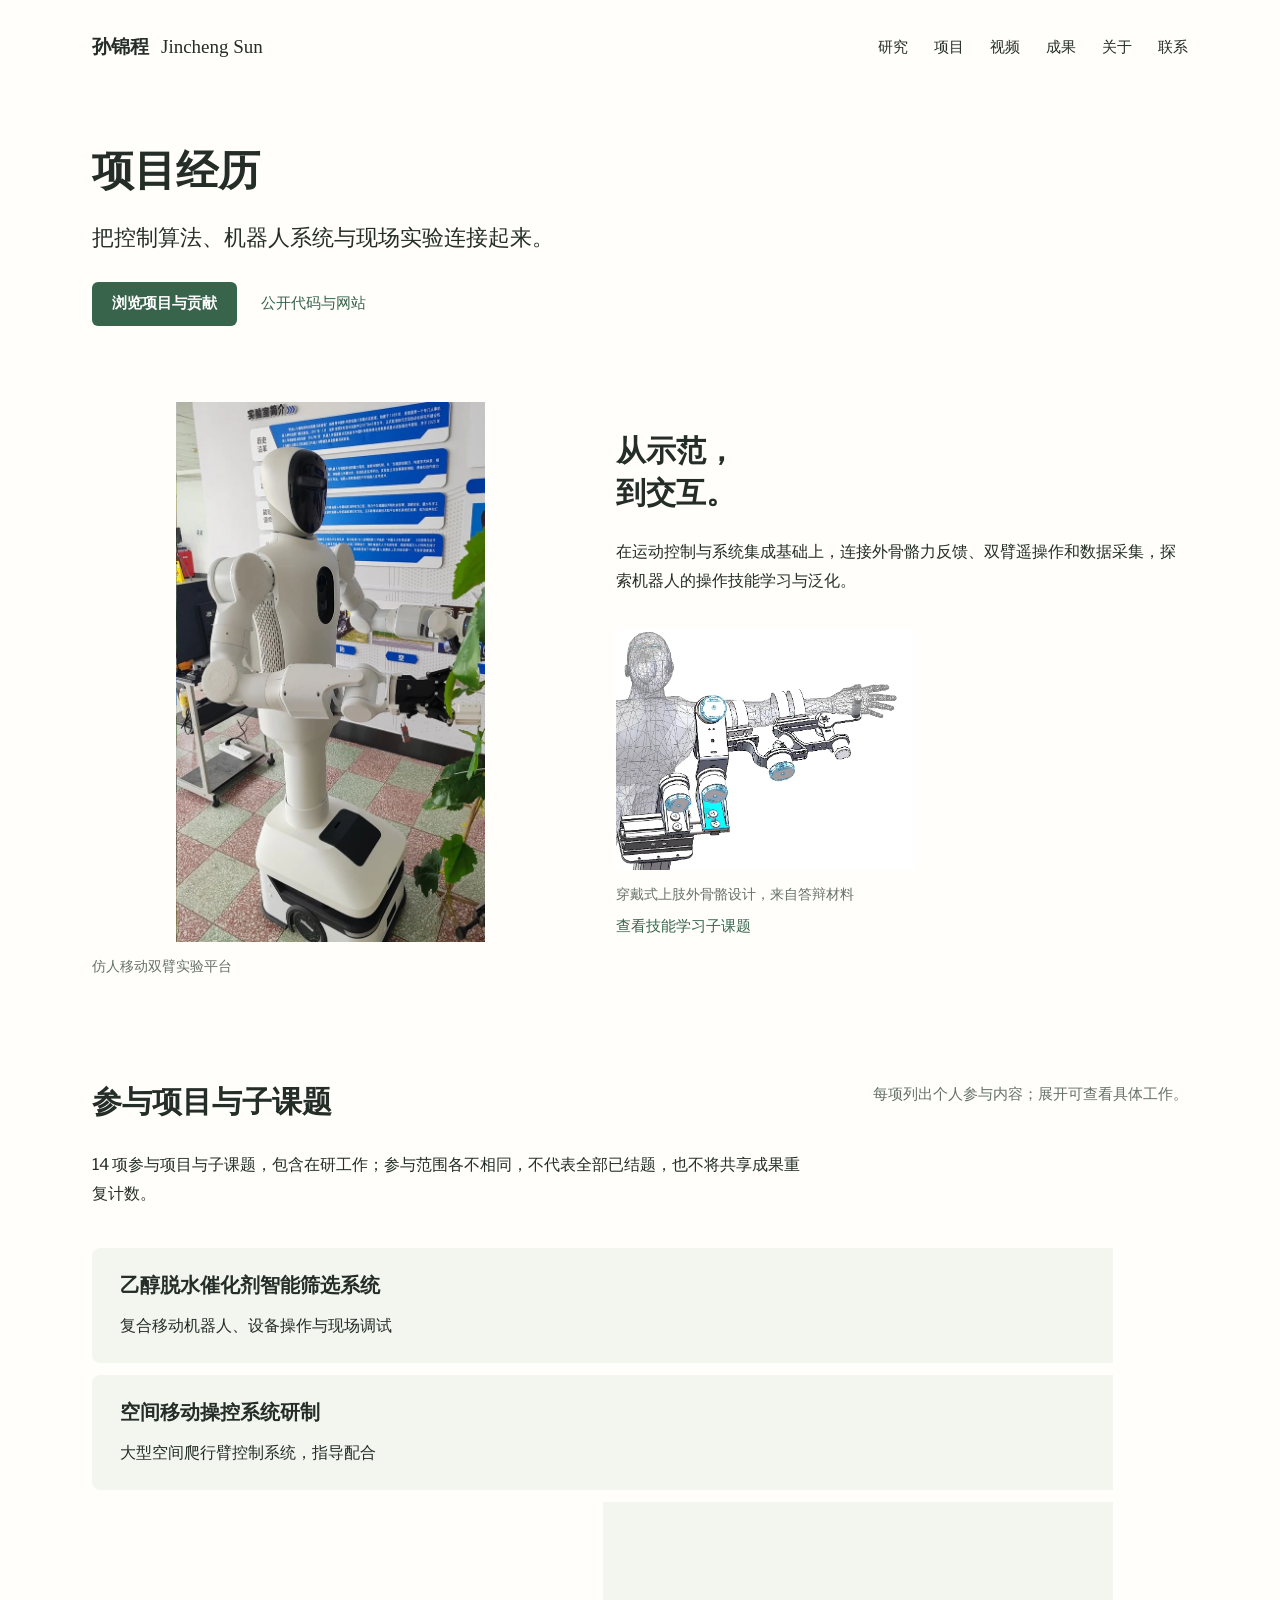
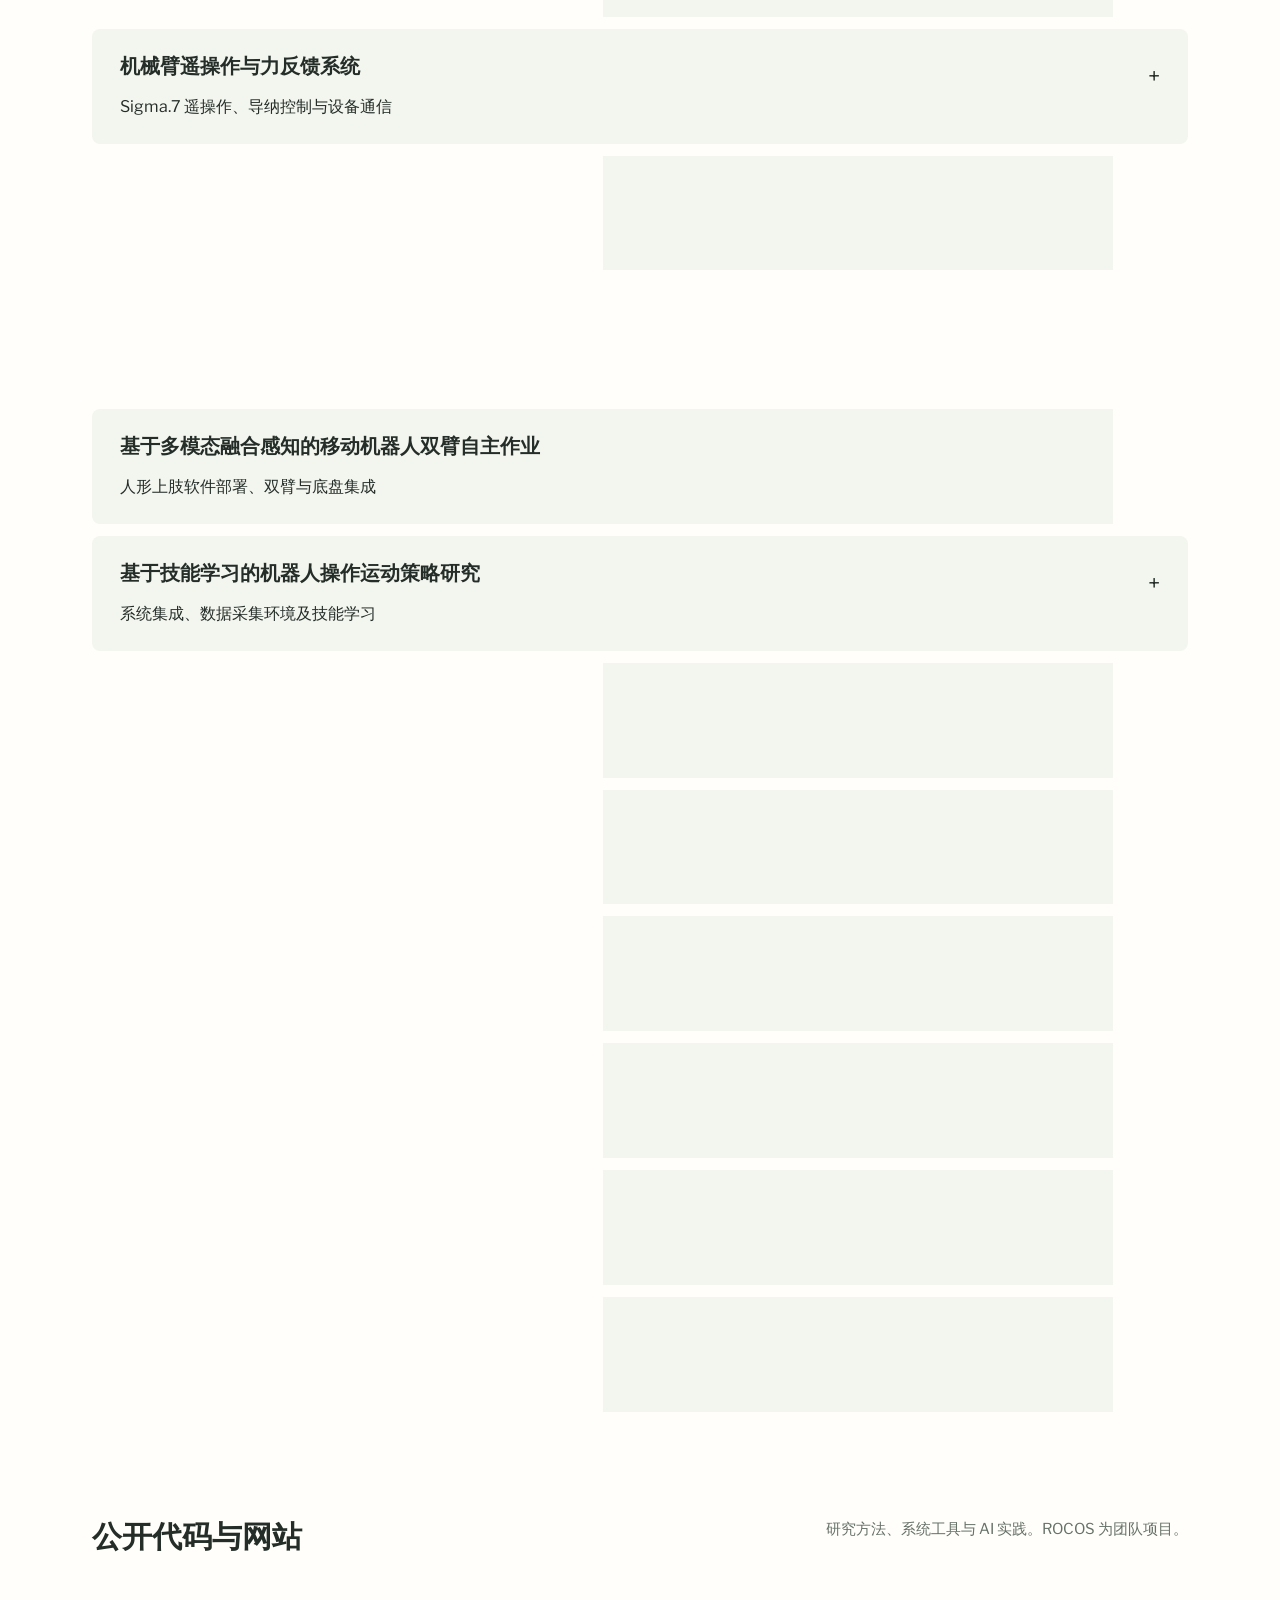
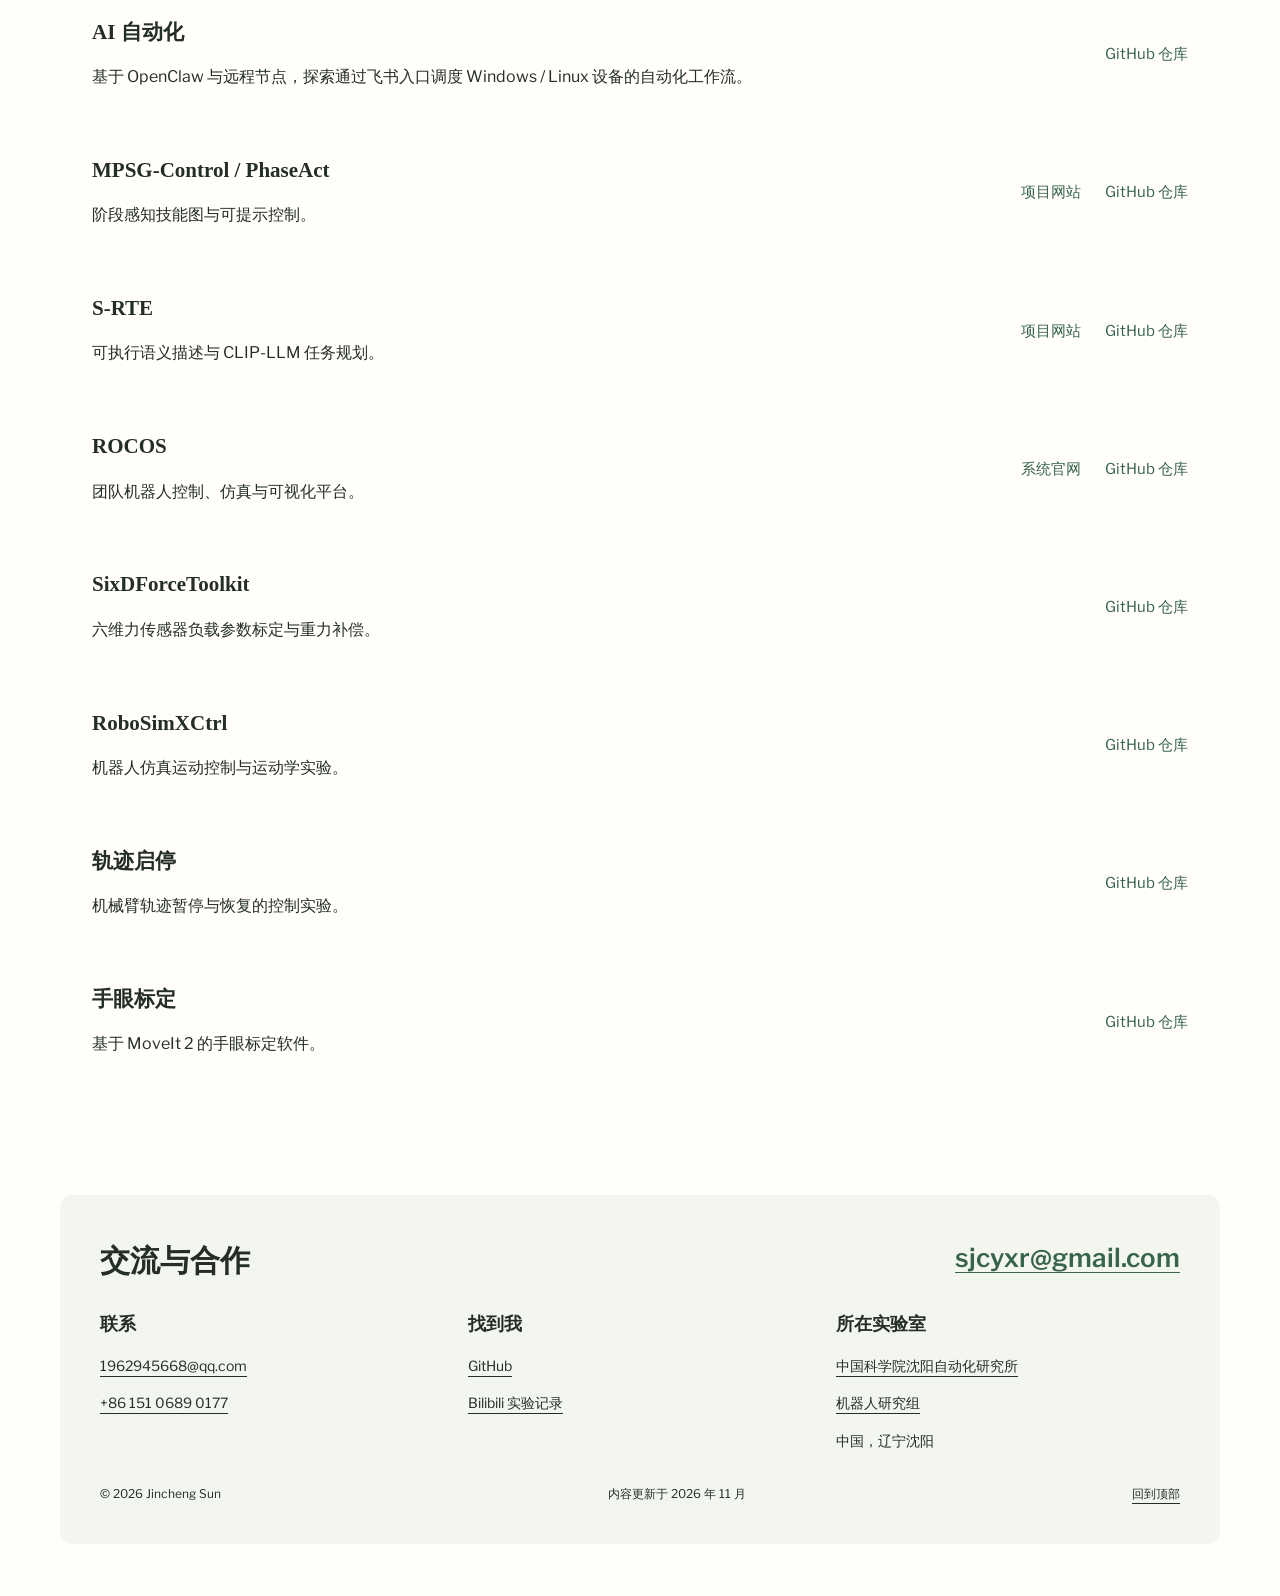
==== commit 433f8297: "Publish approved academic design with portrait and research progression" ====
--- a/projects.html
+++ b/projects.html
@@ -1,11 +1,11 @@
 <!DOCTYPE html>
 
-<html lang="zh-CN"><head><meta charset="utf-8"/><meta content="width=device-width, initial-scale=1" name="viewport"/><title>项目经历 | 孙锦程 Jincheng Sun</title><meta content="孙锦程参与的机器人项目与子课题：个人贡献、实验平台和公开代码。" name="description"/><meta content="项目经历 | 孙锦程" property="og:title"/><meta content="孙锦程参与的机器人项目与子课题：个人贡献、实验平台和公开代码。" property="og:description"/><meta content="website" property="og:type"/><link href="https://www.jcsun.cc/projects.html" rel="canonical"/><link href="favicon.png" rel="icon"/><link href="style.css" rel="stylesheet"/><script defer="" src="script.js"></script></head><body><a class="skip" href="#main">跳到主要内容</a><header class="site-header">
+<html lang="zh-CN"><head><meta charset="utf-8"/><meta content="width=device-width, initial-scale=1" name="viewport"/><title>项目经历 | 孙锦程 Jincheng Sun</title><meta content="孙锦程参与的机器人项目与子课题：个人贡献、实验平台和公开代码。" name="description"/><meta content="项目经历 | 孙锦程" property="og:title"/><meta content="孙锦程参与的机器人项目与子课题：个人贡献、实验平台和公开代码。" property="og:description"/><meta content="website" property="og:type"/><link href="https://www.jcsun.cc/projects.html" rel="canonical"/><link href="favicon.png" rel="icon"/><link href="style.css" rel="stylesheet"/><script defer="" src="script.js"></script><link href="academic.css" rel="stylesheet"/></head><body><a class="skip" href="#main">跳到主要内容</a><header class="site-header">
 <nav aria-label="主导航" class="container navigation">
-<a aria-label="Jincheng Sun 首页" class="wordmark" href="index.html">Jincheng Sun<span class="wordmark-suffix"> / Robotics &amp; AI</span></a>
+<a aria-label="Jincheng Sun 首页" class="wordmark" href="index.html">孙锦程 <span class="wordmark-suffix">Jincheng Sun</span></a>
 <button aria-controls="mobile-menu" aria-expanded="false" id="mobile-menu-btn" type="button">菜单</button>
 <div class="nav-links" id="mobile-menu"><a href="research.html">研究</a><a href="projects.html">项目</a><a href="videos.html">视频</a><a href="publications.html">成果</a><a href="index.html#about">关于</a><a href="index.html#contact">联系</a></div>
 </nav>
 </header><main id="main"><section class="section archive-intro"><div class="container"><h1>项目经历</h1><p class="lead">把控制算法、机器人系统与现场实验连接起来。</p><div class="actions"><a class="button primary" href="#project-list">浏览项目与贡献</a><a class="text-link" href="#software">公开代码与网站</a></div></div></section>
 <section class="section platform-section"><div class="container platform-layout"><figure><img alt="实验室中的仿人移动双臂机器人实机" height="1100" src="assets/img/research/humanoid-platform.webp" width="629"/><figcaption>仿人移动双臂实验平台</figcaption></figure><div><h2>从示范，<br/>到交互。</h2><p>在运动控制与系统集成基础上，连接外骨骼力反馈、双臂遥操作和数据采集，探索机器人的操作技能学习与泛化。</p><figure class="exo-figure"><img alt="上肢力反馈穿戴式外骨骼的机械设计图" height="795" loading="lazy" src="assets/img/research/exoskeleton.webp" width="987"/><figcaption>穿戴式上肢外骨骼设计，来自答辩材料</figcaption></figure><a class="text-link" href="#project-10">查看技能学习子课题</a></div></div></section>
-<section class="section" id="project-list"><div class="container"><div class="section-heading"><h2>参与项目与子课题</h2><p>每项列出个人参与内容；展开可查看具体工作。</p></div><p class="archive-context">14 项参与项目与子课题，包含在研工作；参与范围各不相同，不代表全部已结题，也不将共享成果重复计数。</p><div class="experience-list"><details class="experience" id="project-01"><summary><span class="experience-heading"><span class="experience-title">乙醇脱水催化剂智能筛选系统</span><span class="experience-role">复合移动机器人、设备操作与现场调试</span></span></summary><div class="experience-body"><p class="note">榆林无人实验室</p><p>参与复合移动机器人系统集成，围绕试管取放、离心机与烘干机操作开展调试；处理视觉定位、运动可达性、设备通信与流程互锁问题。</p><a class="text-link" href="https://github.com/rocos-sia/YuLin-lab">团队代码</a></div></details><details class="experience" id="project-02"><summary><span class="experience-heading"><span class="experience-title">空间移动操控系统研制</span><span class="experience-role">大型空间爬行臂控制系统，指导配合</span></span></summary><div class="experience-body"><p class="note">空间机器人</p><p>围绕大型空间爬行臂控制系统提供指导与配合，参与相关控制问题的讨论和调试支持。</p><a class="text-link" href="https://github.com/rocos-sia/SpaceRobot">相关仿真代码</a></div></details><details class="experience" id="project-03"><summary><span class="experience-heading"><span class="experience-title">空间双臂机器人控制</span><span class="experience-role">双臂模型、运动学与控制调试</span></span></summary><div class="experience-body"><p class="note">空间机器人</p><p>参与双臂模型与运动学调试，处理实际关节安装角度与模型关节坐标之间的对应问题，支持控制系统联调。</p></div></details><details class="experience" id="project-04"><summary><span class="experience-heading"><span class="experience-title">机械臂遥操作与力反馈系统</span><span class="experience-role">Sigma.7 遥操作、导纳控制与设备通信</span></span></summary><div class="experience-body"><p class="note">TOSOR</p><p>围绕 Sigma.7 主端、末端六维力传感器和机械臂搭建遥操作及力呈现链路，参与导纳控制、传感器通信与坐标系对齐调试。</p></div></details><details class="experience" id="project-05"><summary><span class="experience-heading"><span class="experience-title">髋膝关节切骨磨骨机器人运动控制研发</span><span class="experience-role">运动控制算法、实验验证及文档总结</span></span></summary><div class="experience-body"><p class="note">医疗机器人</p><p>参与基于 Diana7 和六维力传感器的柔顺运动控制研发，围绕定平面／定直线拖动、虚拟边界约束、接触反弹与振动开展实验和总结。相关论文研究属于前沿算法探索，未直接应用于项目交付系统。</p><a class="text-link" href="https://github.com/cheng9911/Diana7_BoneMilling">早期实验代码</a></div></details><details class="experience" id="project-06"><summary><span class="experience-heading"><span class="experience-title">非结构化环境机器人双臂协同灵巧作业关键技术研究及应用</span><span class="experience-role">双臂控制、技能学习及论文专利</span></span></summary><div class="experience-body"><p class="note">双臂与技能学习</p><p>参与双臂操作系统与技能学习研究，推进任务执行、示范学习和实验验证，并参与相关论文与专利工作。部分成果与相关课题共享。</p><a class="text-link" href="https://cheng9911.github.io/PhaseAct-Website/">相关研究网站</a></div></details><details class="experience" id="project-07"><summary><span class="experience-heading"><span class="experience-title">基于多模态融合感知的移动机器人双臂自主作业</span><span class="experience-role">人形上肢软件部署、双臂与底盘集成</span></span></summary><div class="experience-body"><p class="note">移动双臂</p><p>参与人形上肢控制软件部署和双臂、移动底盘、传感器的集成联调，为多模态自主操作建立实验平台。</p></div></details><details class="experience" id="project-08"><summary><span class="experience-heading"><span class="experience-title">基于技能学习的机器人操作运动策略研究</span><span class="experience-role">系统集成、数据采集环境及技能学习</span></span></summary><div class="experience-body"><p class="note">操作策略</p><p>参与人形上肢系统集成和数据采集环境搭建，开展从示范采集、模型训练到在线部署的技能学习实验。</p><a class="text-link" href="https://cheng9911.github.io/S-RTE/">相关研究网站</a></div></details><details class="experience" id="project-09"><summary><span class="experience-heading"><span class="experience-title">机器工人——仿人双臂及多指灵巧手创成</span><span class="experience-role">系统控制、上肢调试与实验平台搭建</span></span></summary><div class="experience-body"><p class="note">机器工人子课题</p><p>承担系统控制相关工作，参与仿人上肢、双臂与灵巧手的控制调试及实验平台搭建。工作随项目阶段持续推进。</p></div></details><details class="experience" id="project-10"><summary><span class="experience-heading"><span class="experience-title">机器工人——行为数据驱动的装配操作技能学习与泛化</span><span class="experience-role">外骨骼控制、力反馈、示范采集与训练部署</span></span></summary><div class="experience-body"><p class="note">机器工人子课题</p><p>参与穿戴式外骨骼的重力补偿、位置／力映射与软件部署，连接移动双臂机器人、示范数据采集和技能学习框架，推进接触任务的训练与部署验证。</p></div></details><details class="experience" id="project-11"><summary><span class="experience-heading"><span class="experience-title">基于技术底座的智能化工业机器人应用开发与验证</span><span class="experience-role">插件开发</span></span></summary><div class="experience-body"><p class="note">工业机器人</p><p>参与项目中的插件开发工作。</p></div></details><details class="experience" id="project-12"><summary><span class="experience-heading"><span class="experience-title">通用医疗机械臂研发</span><span class="experience-role">主要参与人</span></span></summary><div class="experience-body"><p class="note">医疗机器人</p><p>项目分工中列为主要参与人；此处记录参与关系，具体技术职责随项目推进补充。</p></div></details><details class="experience" id="project-13"><summary><span class="experience-heading"><span class="experience-title">自动充电机械臂</span><span class="experience-role">运动控制技术支持与指导</span></span></summary><div class="experience-body"><p class="note">华威科合作项目</p><p>针对项目执行中的运动控制问题提供技术支持与指导。</p></div></details><details class="experience" id="project-14"><summary><span class="experience-heading"><span class="experience-title">吨级重载工业机器人动态特性提升创新研究</span><span class="experience-role">项目参与人</span></span></summary><div class="experience-body"><p class="note">工业机器人</p><p>执行文件列为项目参与人员；具体承担内容待进一步形成可公开的项目记录。</p></div></details></div></div></section><section class="section research-section" id="software"><div class="container"><div class="section-heading"><h2>公开代码与网站</h2><p>研究方法、系统工具与 AI 实践。ROCOS 为团队项目。</p></div><div class="software-list"><article><div><h3>AI 自动化</h3><p>基于 OpenClaw 与远程节点，探索通过飞书入口调度 Windows / Linux 设备的自动化工作流。</p></div><div class="software-links"><a class="text-link" href="https://github.com/cheng9911/openclaw-remote-desktop">GitHub 仓库</a></div></article><article><div><h3>MPSG-Control / PhaseAct</h3><p>阶段感知技能图与可提示控制。</p></div><div class="software-links"><a class="text-link" href="https://cheng9911.github.io/PhaseAct-Website/">项目网站</a><a class="text-link" href="https://github.com/cheng9911/mpsg_control">GitHub 仓库</a></div></article><article><div><h3>S-RTE</h3><p>可执行语义描述与 CLIP-LLM 任务规划。</p></div><div class="software-links"><a class="text-link" href="https://cheng9911.github.io/S-RTE/">项目网站</a><a class="text-link" href="https://github.com/cheng9911/S-RTE">GitHub 仓库</a></div></article><article><div><h3>ROCOS</h3><p>团队机器人控制、仿真与可视化平台。</p></div><div class="software-links"><a class="text-link" href="http://rocos-sia.cn/rocos-web/">系统官网</a><a class="text-link" href="https://github.com/rocos-sia/rocos-app">GitHub 仓库</a></div></article><article><div><h3>SixDForceToolkit</h3><p>六维力传感器负载参数标定与重力补偿。</p></div><div class="software-links"><a class="text-link" href="https://github.com/cheng9911/SixDForceToolkit">GitHub 仓库</a></div></article><article><div><h3>RoboSimXCtrl</h3><p>机器人仿真运动控制与运动学实验。</p></div><div class="software-links"><a class="text-link" href="https://github.com/cheng9911/RoboSimXCtrl">GitHub 仓库</a></div></article><article><div><h3>轨迹启停</h3><p>机械臂轨迹暂停与恢复的控制实验。</p></div><div class="software-links"><a class="text-link" href="https://github.com/cheng9911/robot-trajectory-pause-resume">GitHub 仓库</a></div></article><article><div><h3>手眼标定</h3><p>基于 MoveIt 2 的手眼标定软件。</p></div><div class="software-links"><a class="text-link" href="https://github.com/cheng9911/moveit2_handeye_calib">GitHub 仓库</a></div></article></div></div></section></main><footer class="section contact-section" id="contact"><div class="container"><div class="contact-top"><h2>聊聊机器人，<br/>或者下一次合作。</h2><a class="contact-email" href="mailto:sjcyxr@gmail.com">sjcyxr@gmail.com</a></div><div class="contact-columns"><div><h3>联系</h3><a href="mailto:1962945668@qq.com">1962945668@qq.com</a><a href="tel:+8615106890177">+86 151 0689 0177</a></div><div><h3>找到我</h3><a href="https://github.com/cheng9911">GitHub</a><a href="https://space.bilibili.com/623528115">Bilibili 实验记录</a></div><div><h3>所在实验室</h3><a href="https://sia.cas.cn/gkjj/dlwz/">中国科学院沈阳自动化研究所</a><a href="http://rocos-sia.cn/">机器人研究组</a><span>中国，辽宁沈阳</span></div></div><div class="colophon"><span>© 2026 Jincheng Sun</span><span>内容更新于 2026 年 11 月</span><a href="#main">回到顶部</a></div></div></footer></body></html>+<section class="section" id="project-list"><div class="container"><div class="section-heading"><h2>参与项目与子课题</h2><p>每项列出个人参与内容；展开可查看具体工作。</p></div><p class="archive-context">14 项参与项目与子课题，包含在研工作；参与范围各不相同，不代表全部已结题，也不将共享成果重复计数。</p><div class="experience-list"><details class="experience" id="project-01"><summary><span class="experience-heading"><span class="experience-title">乙醇脱水催化剂智能筛选系统</span><span class="experience-role">复合移动机器人、设备操作与现场调试</span></span></summary><div class="experience-body"><p class="note">榆林无人实验室</p><p>参与复合移动机器人系统集成，围绕试管取放、离心机与烘干机操作开展调试；处理视觉定位、运动可达性、设备通信与流程互锁问题。</p><a class="text-link" href="https://github.com/rocos-sia/YuLin-lab">团队代码</a></div></details><details class="experience" id="project-02"><summary><span class="experience-heading"><span class="experience-title">空间移动操控系统研制</span><span class="experience-role">大型空间爬行臂控制系统，指导配合</span></span></summary><div class="experience-body"><p class="note">空间机器人</p><p>围绕大型空间爬行臂控制系统提供指导与配合，参与相关控制问题的讨论和调试支持。</p><a class="text-link" href="https://github.com/rocos-sia/SpaceRobot">相关仿真代码</a></div></details><details class="experience" id="project-03"><summary><span class="experience-heading"><span class="experience-title">空间双臂机器人控制</span><span class="experience-role">双臂模型、运动学与控制调试</span></span></summary><div class="experience-body"><p class="note">空间机器人</p><p>参与双臂模型与运动学调试，处理实际关节安装角度与模型关节坐标之间的对应问题，支持控制系统联调。</p></div></details><details class="experience" id="project-04"><summary><span class="experience-heading"><span class="experience-title">机械臂遥操作与力反馈系统</span><span class="experience-role">Sigma.7 遥操作、导纳控制与设备通信</span></span></summary><div class="experience-body"><p class="note">TOSOR</p><p>围绕 Sigma.7 主端、末端六维力传感器和机械臂搭建遥操作及力呈现链路，参与导纳控制、传感器通信与坐标系对齐调试。</p></div></details><details class="experience" id="project-05"><summary><span class="experience-heading"><span class="experience-title">髋膝关节切骨磨骨机器人运动控制研发</span><span class="experience-role">运动控制算法、实验验证及文档总结</span></span></summary><div class="experience-body"><p class="note">医疗机器人</p><p>参与基于 Diana7 和六维力传感器的柔顺运动控制研发，围绕定平面／定直线拖动、虚拟边界约束、接触反弹与振动开展实验和总结。相关论文研究属于前沿算法探索，未直接应用于项目交付系统。</p><a class="text-link" href="https://github.com/cheng9911/Diana7_BoneMilling">早期实验代码</a></div></details><details class="experience" id="project-06"><summary><span class="experience-heading"><span class="experience-title">非结构化环境机器人双臂协同灵巧作业关键技术研究及应用</span><span class="experience-role">双臂控制、技能学习及论文专利</span></span></summary><div class="experience-body"><p class="note">双臂与技能学习</p><p>参与双臂操作系统与技能学习研究，推进任务执行、示范学习和实验验证，并参与相关论文与专利工作。部分成果与相关课题共享。</p><a class="text-link" href="https://cheng9911.github.io/PhaseAct-Website/">相关研究网站</a></div></details><details class="experience" id="project-07"><summary><span class="experience-heading"><span class="experience-title">基于多模态融合感知的移动机器人双臂自主作业</span><span class="experience-role">人形上肢软件部署、双臂与底盘集成</span></span></summary><div class="experience-body"><p class="note">移动双臂</p><p>参与人形上肢控制软件部署和双臂、移动底盘、传感器的集成联调，为多模态自主操作建立实验平台。</p></div></details><details class="experience" id="project-08"><summary><span class="experience-heading"><span class="experience-title">基于技能学习的机器人操作运动策略研究</span><span class="experience-role">系统集成、数据采集环境及技能学习</span></span></summary><div class="experience-body"><p class="note">操作策略</p><p>参与人形上肢系统集成和数据采集环境搭建，开展从示范采集、模型训练到在线部署的技能学习实验。</p><a class="text-link" href="https://cheng9911.github.io/S-RTE/">相关研究网站</a></div></details><details class="experience" id="project-09"><summary><span class="experience-heading"><span class="experience-title">机器工人——仿人双臂及多指灵巧手创成</span><span class="experience-role">系统控制、上肢调试与实验平台搭建</span></span></summary><div class="experience-body"><p class="note">机器工人子课题</p><p>承担系统控制相关工作，参与仿人上肢、双臂与灵巧手的控制调试及实验平台搭建。工作随项目阶段持续推进。</p></div></details><details class="experience" id="project-10"><summary><span class="experience-heading"><span class="experience-title">机器工人——行为数据驱动的装配操作技能学习与泛化</span><span class="experience-role">外骨骼控制、力反馈、示范采集与训练部署</span></span></summary><div class="experience-body"><p class="note">机器工人子课题</p><p>参与穿戴式外骨骼的重力补偿、位置／力映射与软件部署，连接移动双臂机器人、示范数据采集和技能学习框架，推进接触任务的训练与部署验证。</p></div></details><details class="experience" id="project-11"><summary><span class="experience-heading"><span class="experience-title">基于技术底座的智能化工业机器人应用开发与验证</span><span class="experience-role">插件开发</span></span></summary><div class="experience-body"><p class="note">工业机器人</p><p>参与项目中的插件开发工作。</p></div></details><details class="experience" id="project-12"><summary><span class="experience-heading"><span class="experience-title">通用医疗机械臂研发</span><span class="experience-role">主要参与人</span></span></summary><div class="experience-body"><p class="note">医疗机器人</p><p>项目分工中列为主要参与人；此处记录参与关系，具体技术职责随项目推进补充。</p></div></details><details class="experience" id="project-13"><summary><span class="experience-heading"><span class="experience-title">自动充电机械臂</span><span class="experience-role">运动控制技术支持与指导</span></span></summary><div class="experience-body"><p class="note">华威科合作项目</p><p>针对项目执行中的运动控制问题提供技术支持与指导。</p></div></details><details class="experience" id="project-14"><summary><span class="experience-heading"><span class="experience-title">吨级重载工业机器人动态特性提升创新研究</span><span class="experience-role">项目参与人</span></span></summary><div class="experience-body"><p class="note">工业机器人</p><p>执行文件列为项目参与人员；具体承担内容待进一步形成可公开的项目记录。</p></div></details></div></div></section><section class="section research-section" id="software"><div class="container"><div class="section-heading"><h2>公开代码与网站</h2><p>研究方法、系统工具与 AI 实践。ROCOS 为团队项目。</p></div><div class="software-list"><article><div><h3>AI 自动化</h3><p>基于 OpenClaw 与远程节点，探索通过飞书入口调度 Windows / Linux 设备的自动化工作流。</p></div><div class="software-links"><a class="text-link" href="https://github.com/cheng9911/openclaw-remote-desktop">GitHub 仓库</a></div></article><article><div><h3>MPSG-Control / PhaseAct</h3><p>阶段感知技能图与可提示控制。</p></div><div class="software-links"><a class="text-link" href="https://cheng9911.github.io/PhaseAct-Website/">项目网站</a><a class="text-link" href="https://github.com/cheng9911/mpsg_control">GitHub 仓库</a></div></article><article><div><h3>S-RTE</h3><p>可执行语义描述与 CLIP-LLM 任务规划。</p></div><div class="software-links"><a class="text-link" href="https://cheng9911.github.io/S-RTE/">项目网站</a><a class="text-link" href="https://github.com/cheng9911/S-RTE">GitHub 仓库</a></div></article><article><div><h3>ROCOS</h3><p>团队机器人控制、仿真与可视化平台。</p></div><div class="software-links"><a class="text-link" href="http://rocos-sia.cn/rocos-web/">系统官网</a><a class="text-link" href="https://github.com/rocos-sia/rocos-app">GitHub 仓库</a></div></article><article><div><h3>SixDForceToolkit</h3><p>六维力传感器负载参数标定与重力补偿。</p></div><div class="software-links"><a class="text-link" href="https://github.com/cheng9911/SixDForceToolkit">GitHub 仓库</a></div></article><article><div><h3>RoboSimXCtrl</h3><p>机器人仿真运动控制与运动学实验。</p></div><div class="software-links"><a class="text-link" href="https://github.com/cheng9911/RoboSimXCtrl">GitHub 仓库</a></div></article><article><div><h3>轨迹启停</h3><p>机械臂轨迹暂停与恢复的控制实验。</p></div><div class="software-links"><a class="text-link" href="https://github.com/cheng9911/robot-trajectory-pause-resume">GitHub 仓库</a></div></article><article><div><h3>手眼标定</h3><p>基于 MoveIt 2 的手眼标定软件。</p></div><div class="software-links"><a class="text-link" href="https://github.com/cheng9911/moveit2_handeye_calib">GitHub 仓库</a></div></article></div></div></section></main><footer class="section contact-section" id="contact"><div class="container"><div class="contact-top"><h2>交流与合作</h2><a class="contact-email" href="mailto:sjcyxr@gmail.com">sjcyxr@gmail.com</a></div><div class="contact-columns"><div><h3>联系</h3><a href="mailto:1962945668@qq.com">1962945668@qq.com</a><a href="tel:+8615106890177">+86 151 0689 0177</a></div><div><h3>找到我</h3><a href="https://github.com/cheng9911">GitHub</a><a href="https://space.bilibili.com/623528115">Bilibili 实验记录</a></div><div><h3>所在实验室</h3><a href="https://sia.cas.cn/gkjj/dlwz/">中国科学院沈阳自动化研究所</a><a href="http://rocos-sia.cn/">机器人研究组</a><span>中国，辽宁沈阳</span></div></div><div class="colophon"><span>© 2026 Jincheng Sun</span><span>内容更新于 2026 年 11 月</span><a href="#main">回到顶部</a></div></div></footer></body></html>
--- a/style.css
+++ b/style.css
@@ -4,21 +4,25 @@
 :root { --color-paper:#f7f9fa; --color-paper-2:#ecf0f2; --color-paper-3:#dce5e8; --color-sheet:#ffffff; --color-ink:#1f3038; --color-muted:#4b6069; --color-accent:#0d7480; --color-accent-2:#095963; --color-accent-ink:#ffffff; --color-focus:#168b98; --font-display:"Libre Franklin","Noto Sans CJK SC","PingFang SC","Microsoft YaHei",sans-serif; --font-body:var(--font-display); --container:1600px; --gutter:32px; --gap-columns:48px; --text-md:17px; --text-sm:14px; --text-lead:22px; --text-title:22px; --text-section:clamp(30px,3.6vw,52px); --text-display:clamp(44px,7.7vw,120px); --ease-out:cubic-bezier(.16,1,.3,1); }
 * { box-sizing:border-box; } html,body { overflow-x:clip; } html { scroll-behavior:smooth; scroll-padding-top:40px; } body { margin:0; background:var(--color-paper); color:var(--color-ink); font:400 var(--text-md)/1.65 var(--font-body); -webkit-font-smoothing:antialiased; } a { color:inherit; text-underline-offset:5px; text-decoration-thickness:1px; } a:hover { color:var(--color-accent); } a:active,button:active { transform:translateY(1px); } button { cursor:pointer; font:inherit; } :focus-visible { outline:3px solid var(--color-focus); outline-offset:5px; } ::selection { background:var(--color-accent); color:var(--color-accent-ink); } h1,h2,h3,p,figure { margin:0; } h1,h2,h3 { font-family:var(--font-display); font-weight:700; line-height:1.15; letter-spacing:-.035em; overflow-wrap:break-word; min-width:0; text-wrap:balance; } h1 { font-size:var(--text-display); } h2 { font-size:var(--text-section); } h3 { font-size:var(--text-title); line-height:1.35; } p { max-width:65ch; text-wrap:pretty; } p+p { margin-top:20px; } img,video { display:block; max-width:100%; height:auto; } [hidden] { display:none!important; } abbr[title] { text-decoration:none; } .container { width:100%; max-width:var(--container); padding-inline:var(--gutter); margin-inline:auto; } .section { padding-block:120px; } .lead { font-size:var(--text-lead); line-height:1.5; } .note,figcaption { font-size:var(--text-sm); line-height:1.65; color:var(--color-muted); } figcaption { padding-top:12px; } .actions { display:flex; align-items:center; gap:24px; flex-wrap:wrap; margin-top:28px; } .button,button.filter-btn { display:inline-flex; align-items:center; justify-content:center; min-height:48px; padding:12px 24px; border:0; border-radius:0; background:var(--color-paper-3); color:var(--color-ink); text-decoration:none; font:600 var(--text-md)/1.4 var(--font-body); } .button.primary { background:var(--color-accent); color:var(--color-accent-ink); } .button:hover,button.filter-btn:hover { background:var(--color-accent-2); color:var(--color-accent-ink); } .text-link { display:inline-flex; align-items:center; min-height:44px; font-size:var(--text-md); } .skip { position:absolute; top:-100px; left:24px; z-index:1000; padding:12px; background:var(--color-sheet); color:var(--color-ink); } .skip:focus-visible { top:12px; } .visually-hidden { position:absolute; width:1px; height:1px; overflow:hidden; clip-path:inset(50%); }
 .site-header { background:var(--color-ink); color:var(--color-sheet); } .navigation { min-height:80px; display:flex; align-items:center; justify-content:space-between; gap:24px; } .wordmark { font-weight:700; font-size:17px; text-decoration:none; } .wordmark-suffix { font-weight:400; } .nav-links { display:flex; gap:32px; } .nav-links a { display:flex; align-items:center; min-height:44px; text-decoration:none; font-size:14px; } .site-header a:hover { color:var(--color-sheet); text-decoration:underline; } #mobile-menu-btn { display:none; min-height:44px; border:0; padding:8px 16px; background:var(--color-sheet); color:var(--color-ink); }
-.hero { background:var(--color-ink); color:var(--color-sheet); padding-block:38px 28px; } .hero-heading { display:grid; grid-template-columns:minmax(0,7fr) minmax(0,5fr); gap:var(--gap-columns); align-items:center; margin-bottom:40px; } .hero h1 { font-size:clamp(50px,7vw,112px); letter-spacing:-.05em; line-height:1; } .hero .lead { font-size:20px; max-width:38ch; } .hero .actions { margin-top:20px; } .hero .primary { background:var(--color-sheet); color:var(--color-ink); } .hero a:hover { color:var(--color-sheet); } .hero .primary:hover { background:var(--color-paper-3); color:var(--color-ink); } .experiment-sheet { display:grid; grid-template-columns:repeat(3,minmax(0,1fr)); gap:24px 12px; } .experiment-run { min-width:0; text-decoration:none; } .run-frames { display:grid; grid-template-columns:repeat(2,minmax(0,1fr)); gap:6px; overflow:clip; } .run-frames img { width:100%; aspect-ratio:16/9; object-fit:cover; } .run-name { display:flex; justify-content:space-between; font-size:14px; padding-top:10px; } .run-name>span { opacity:.75; } .hero-affiliation { font-size:14px; margin-top:24px; } .experiment-run:hover .run-name,.experiment-run:focus-visible .run-name { text-decoration:underline; } .hero-intro .text-link { color:var(--color-sheet); }
+.hero { background:var(--color-ink); color:var(--color-sheet); padding-block:38px 28px; } .hero-heading { display:grid; grid-template-columns:minmax(0,7fr) minmax(0,5fr); gap:var(--gap-columns); align-items:center; margin-bottom:40px; } .hero h1 { font-size:clamp(50px,7vw,112px); letter-spacing:-.05em; line-height:1; } .hero .lead { font-size:20px; max-width:38ch; } .hero .actions { margin-top:20px; } .hero .primary { background:var(--color-sheet); color:var(--color-ink); } .hero a:hover { color:var(--color-sheet); } .hero .primary:hover { background:var(--color-paper-3); color:var(--color-ink); } .experiment-sheet { display:grid; grid-template-columns:repeat(3,minmax(0,1fr)); gap:24px 12px; } .experiment-run { min-width:0; text-decoration:none; } .run-frames { display:block; overflow:clip; } .run-frames img { width:100%; aspect-ratio:16/9; object-fit:cover; } .run-name { display:flex; justify-content:space-between; font-size:14px; padding-top:10px; } .run-name>span { opacity:.75; } .hero-affiliation { font-size:14px; margin-top:24px; } .experiment-run:hover .run-name,.experiment-run:focus-visible .run-name { text-decoration:underline; } .hero-intro .text-link { color:var(--color-sheet); }
 .section-heading { display:flex; align-items:end; justify-content:space-between; gap:var(--gap-columns); margin-bottom:48px; } .section-heading>p { max-width:40ch; } .feature-grid { display:grid; grid-template-columns:minmax(0,4fr) minmax(0,7fr); gap:var(--gap-columns); align-items:center; } .feature-copy h2 { max-width:10ch; } .project-name { margin-block:24px 16px; font-size:var(--text-title); font-weight:700; } .feature .note,.systems-copy .note { margin-top:24px; } .feature-visual img { width:100%; aspect-ratio:960/404; object-fit:contain; } .feature { background:var(--color-sheet); }
 .research-section { background:var(--color-paper-2); } .research-rows { display:grid; grid-template-columns:repeat(2,minmax(0,1fr)); gap:56px 80px; } .research-rows article { display:flex; flex-direction:column; gap:16px; } .research-rows span { font-size:14px; color:var(--color-muted); } .research-note { margin-top:40px; }
 .systems-grid { display:grid; grid-template-columns:minmax(0,6fr) minmax(0,5fr); gap:var(--gap-columns); align-items:center; } .robot-visual { background:var(--color-paper-2); } .robot-visual img { width:100%; height:580px; object-fit:contain; } .systems-copy h2 { font-size:var(--text-display); } .systems-line { font-size:var(--text-title); margin-block:24px; } .system-parts { display:grid; gap:12px; margin-block:28px; } .system-parts>div { display:grid; grid-template-columns:minmax(0,1fr) minmax(0,2fr); gap:20px; padding:16px; background:var(--color-paper-2); } dt { font-weight:600; } dd { margin:0; }
-.projects-section { background:var(--color-ink); color:var(--color-sheet); } .projects-section .section-heading p { color:var(--color-sheet); } .projects-section a:hover { color:var(--color-sheet); } .filters { display:flex; flex-wrap:wrap; gap:8px; margin-bottom:40px; } button.filter-btn { font-size:14px; background:var(--color-paper-2); } button.filter-btn[aria-pressed="true"] { background:var(--color-accent); color:var(--color-sheet); } .projects-grid { display:grid; grid-template-columns:repeat(2,minmax(0,1fr)); gap:56px 24px; } .project-card { min-width:0; } .project-card video { width:100%; aspect-ratio:16/9; object-fit:cover; } .project-info { padding-top:20px; } .project-info p { margin-top:12px; } .project-text .project-info { padding:24px 0; } .project-text a { margin-top:12px; }
+.projects-section { background:var(--color-ink); color:var(--color-sheet); } .projects-section .section-heading p { color:var(--color-sheet); } .projects-section a:hover { color:var(--color-sheet); } .filters { display:flex; flex-wrap:wrap; gap:8px; margin-bottom:40px; } button.filter-btn { font-size:14px; background:var(--color-paper-2); } button.filter-btn[aria-pressed="true"] { background:var(--color-accent); color:var(--color-sheet); } .projects-grid { display:grid; grid-template-columns:repeat(2,minmax(0,1fr)); gap:56px 24px; } .project-card { min-width:0; } .project-card video { width:100%; height:auto; aspect-ratio:16/9; object-fit:contain; } .project-info { padding-top:20px; } .project-info p { margin-top:12px; } .project-text .project-info { padding:24px 0; } .project-text a { margin-top:12px; }
 .publications-section { background:var(--color-paper-2); } .publication-layout,.archive-layout { display:grid; grid-template-columns:minmax(0,4fr) minmax(0,7fr); gap:var(--gap-columns); } .publication-layout .note { margin-top:24px; } .paper { padding-bottom:40px; } .paper-title { font-size:22px; font-weight:600; line-height:1.5; } .paper>p+p { margin-top:16px; } .paper .text-link { margin-top:16px; } .patent { background:var(--color-sheet); margin-top:12px; padding-inline:24px; } .patent summary { padding-block:24px; cursor:pointer; font-size:17px; font-weight:600; } .patent-body { padding-bottom:24px; } .patent-body p { font-size:16px; } .patent-meta { display:block; font-size:14px; font-weight:400; margin-top:12px; } .publication-meta { color:var(--color-accent); font-size:14px; }
 .about-grid { display:grid; grid-template-columns:minmax(0,4fr) minmax(0,7fr); gap:var(--gap-columns); } .portrait { max-width:330px; margin-top:32px; } .portrait img { width:100%; aspect-ratio:1; object-fit:cover; } .about-lead { font-size:24px; font-weight:600; } .about-copy>p+p { margin-top:24px; } .education { margin-top:40px; } .education>div { display:grid; grid-template-columns:135px minmax(0,1fr); gap:24px; padding-block:16px; } .education dd { font-size:16px; }
 .contact-section { background:var(--color-accent); color:var(--color-sheet); } .contact-top { display:flex; justify-content:space-between; align-items:end; flex-wrap:wrap; gap:32px; } .contact-email { font-size:clamp(22px,3vw,42px); font-weight:600; } .contact-section a:hover { color:var(--color-sheet); } .contact-columns { display:grid; grid-template-columns:repeat(3,minmax(0,1fr)); gap:var(--gap-columns); margin-block:56px; } .contact-columns h3 { margin-bottom:16px; } .contact-columns a,.contact-columns span { display:block; margin-top:12px; } .colophon { display:flex; justify-content:space-between; flex-wrap:wrap; gap:24px; font-size:14px; }
 .archive-intro { padding-block:72px; background:var(--color-sheet); } .archive-intro h1 { font-size:var(--text-display); } .archive-intro .lead { margin-top:32px; } .archive-context { margin-top:24px; } .platform-layout { display:grid; grid-template-columns:minmax(0,5fr) minmax(0,6fr); gap:var(--gap-columns); align-items:center; } .platform-layout>figure img { height:540px; width:100%; object-fit:contain; } .platform-layout p { margin-top:24px; } .exo-figure { margin-top:32px; max-width:300px; } .exo-figure img { width:100%; } #project-list .archive-context { margin-bottom:40px; } .experience { margin-top:12px; background:var(--color-paper-2); padding-inline:28px; scroll-margin-top:24px; } .experience summary { padding-block:28px; cursor:pointer; list-style:none; position:relative; padding-right:36px; } .experience summary::-webkit-details-marker { display:none; } .experience summary::after { content:'+'; position:absolute; top:28px; right:0; font-size:22px; } .experience[open] summary::after { content:'−'; } .experience-title { display:block; font-size:22px; font-weight:600; line-height:1.5; } .experience-role { display:block; margin-top:12px; font-size:16px; } .experience-body { max-width:65ch; padding-bottom:28px; } .experience-body p+p { margin-top:16px; } .software-list article { display:grid; grid-template-columns:minmax(0,7fr) minmax(0,4fr); gap:var(--gap-columns); padding-block:32px; } .software-list p { margin-top:16px; } .software-links { display:flex; gap:24px; justify-content:end; flex-wrap:wrap; } .bibliography .paper { padding:32px; background:var(--color-sheet); margin-bottom:16px; } .archive-layout .note { margin-top:24px; }
 dialog { border:0; padding:24px; background:var(--color-ink); color:var(--color-sheet); width:min(1100px,94%); max-height:90svh; } dialog::backdrop { background:var(--color-ink); opacity:.85; } .player-top { display:flex; justify-content:space-between; align-items:center; gap:24px; margin-bottom:20px; } .player-top h2 { font-size:22px; } .player-top button { border:0; background:var(--color-sheet); color:var(--color-ink); min-height:44px; padding:12px; } dialog video { max-height:72svh; width:100%; }
-@media (max-width:1000px) { :root { --gutter:24px; --gap-columns:32px; } .hero-heading { grid-template-columns:minmax(0,1fr); gap:28px; } .hero h1 { font-size:clamp(56px,10vw,100px); } .hero-intro { display:flex; align-items:center; justify-content:space-between; gap:32px; } .hero .actions { margin-top:0; flex-shrink:0; } .hero .lead { max-width:27ch; } .run-frames img:nth-child(n+3) { display:none; } .run-frames { grid-template-columns:minmax(0,1fr); } .feature-grid,.systems-grid,.about-grid,.publication-layout,.archive-layout { grid-template-columns:minmax(0,1fr); } .section { padding-block:88px; } .feature-copy h2 { max-width:none; } .robot-visual img { height:460px; } .systems-copy { order:-1; } .research-rows { gap:40px; } .about-grid { grid-template-columns:minmax(0,3fr) minmax(0,5fr); } .software-list article { grid-template-columns:minmax(0,1fr); gap:16px; } .software-links { justify-content:start; } }
-@media (max-width:640px) { :root { --gutter:20px; --gap-columns:24px; --text-md:16px; --text-lead:20px; --text-title:20px; } .navigation { min-height:72px; flex-wrap:wrap; padding-block:12px; } .wordmark-suffix { display:none; } #mobile-menu-btn { display:block; } .nav-links { flex-basis:100%; flex-wrap:wrap; gap:24px; } .js .nav-links:not(.is-open) { display:none; } .hero { padding-top:28px; } .hero h1 { font-size:clamp(40px,11vw,64px); } .hero-heading { gap:24px; margin-bottom:32px; } .hero-intro { display:block; } .hero .lead { max-width:40ch; font-size:18px; } .hero .actions { margin-top:24px; gap:16px; } .experiment-sheet { grid-template-columns:repeat(2,minmax(0,1fr)); gap:20px 10px; } .run-frames img:nth-child(n+2) { display:none; } .run-name { font-size:13px; gap:8px; } .run-name>span { display:none; } .hero-affiliation { font-size:13px; } .section { padding-block:72px; } .section-heading { display:block; margin-bottom:32px; } .section-heading p { margin-top:24px; } .research-rows,.projects-grid,.about-grid,.contact-columns,.platform-layout { grid-template-columns:minmax(0,1fr); } .project-info h3 { font-size:20px; } .filters { gap:8px; } button.filter-btn { padding-inline:14px; } .feature-copy h2 { font-size:30px; } .systems-copy h2 { font-size:54px; } .robot-visual img { height:380px; } .paper-title { font-size:18px; } .patent { padding-inline:20px; } .patent summary { font-size:16px; } .about-lead { font-size:22px; } .education>div { grid-template-columns:minmax(0,1fr); gap:8px; } .contact-columns { gap:32px; } .contact-top h2 { font-size:32px; } .contact-email { font-size:22px; } .portrait { max-width:280px; } .archive-intro { padding-block:48px; } .archive-intro h1 { font-size:42px; } .experience { padding-inline:20px; } .experience-title { font-size:18px; } .experience-role { font-size:16px; } .bibliography .paper { padding:24px; } .platform-layout>figure img { height:400px; } }
+@media (max-width:1000px) { :root { --gutter:24px; --gap-columns:32px; } .hero-heading { grid-template-columns:minmax(0,1fr); gap:28px; } .hero h1 { font-size:clamp(56px,10vw,100px); } .hero-intro { display:flex; align-items:center; justify-content:space-between; gap:32px; } .hero .actions { margin-top:0; flex-shrink:0; } .hero .lead { max-width:27ch; } .feature-grid,.systems-grid,.about-grid,.publication-layout,.archive-layout { grid-template-columns:minmax(0,1fr); } .section { padding-block:88px; } .feature-copy h2 { max-width:none; } .robot-visual img { height:460px; } .systems-copy { order:-1; } .research-rows { gap:40px; } .about-grid { grid-template-columns:minmax(0,3fr) minmax(0,5fr); } .software-list article { grid-template-columns:minmax(0,1fr); gap:16px; } .software-links { justify-content:start; } }
+@media (max-width:640px) { :root { --gutter:20px; --gap-columns:24px; --text-md:16px; --text-lead:20px; --text-title:20px; } .navigation { min-height:72px; flex-wrap:wrap; padding-block:12px; } .wordmark-suffix { display:none; } #mobile-menu-btn { display:block; } .nav-links { flex-basis:100%; flex-wrap:wrap; gap:24px; } .js .nav-links:not(.is-open) { display:none; } .hero { padding-top:28px; } .hero h1 { font-size:clamp(40px,11vw,64px); } .hero-heading { gap:24px; margin-bottom:32px; } .hero-intro { display:block; } .hero .lead { max-width:40ch; font-size:18px; } .hero .actions { margin-top:24px; gap:16px; } .experiment-sheet { grid-template-columns:repeat(2,minmax(0,1fr)); gap:20px 10px; } .run-name { font-size:13px; gap:8px; } .run-name>span { display:none; } .hero-affiliation { font-size:13px; } .section { padding-block:72px; } .section-heading { display:block; margin-bottom:32px; } .section-heading p { margin-top:24px; } .research-rows,.projects-grid,.about-grid,.contact-columns,.platform-layout { grid-template-columns:minmax(0,1fr); } .project-info h3 { font-size:20px; } .filters { gap:8px; } button.filter-btn { padding-inline:14px; } .feature-copy h2 { font-size:30px; } .systems-copy h2 { font-size:54px; } .robot-visual img { height:380px; } .paper-title { font-size:18px; } .patent { padding-inline:20px; } .patent summary { font-size:16px; } .about-lead { font-size:22px; } .education>div { grid-template-columns:minmax(0,1fr); gap:8px; } .contact-columns { gap:32px; } .contact-top h2 { font-size:32px; } .contact-email { font-size:22px; } .portrait { max-width:280px; } .archive-intro { padding-block:48px; } .archive-intro h1 { font-size:42px; } .experience { padding-inline:20px; } .experience-title { font-size:18px; } .experience-role { font-size:16px; } .bibliography .paper { padding:24px; } .platform-layout>figure img { height:400px; } }
 @media (prefers-reduced-motion:no-preference) { .hero h1 { animation:headline-in 900ms var(--ease-out) both; } .experiment-run { animation:frame-in 900ms var(--ease-out) both; animation-delay:calc(var(--order,0) * 70ms); } a,button { transition:transform 180ms var(--ease-out),opacity 180ms; } .experiment-run:hover { transform:translateY(-4px); } .reveal-arrived { animation:content-in 750ms var(--ease-out) both; } figure.reveal-arrived { animation:picture-in 950ms var(--ease-out) both; } @keyframes headline-in { from { transform:translateY(24px); opacity:.4; } to { transform:none; opacity:1; } } @keyframes frame-in { from { transform:scale(.94); opacity:.5; } to { transform:none; opacity:1; } } @keyframes content-in { from { transform:translateY(22px); opacity:.4; } to { transform:none; opacity:1; } } @keyframes picture-in { from { transform:scale(.96); opacity:.5; } to { transform:none; opacity:1; } } }
 @media (prefers-reduced-motion:reduce) { *,*::before,*::after { animation:none!important; transition:none!important; scroll-behavior:auto!important; } }
 .video-library { display:grid; grid-template-columns:repeat(2,minmax(0,1fr)); gap:56px 24px; } .video-entry video { width:100%; aspect-ratio:16/9; object-fit:contain; background:var(--color-ink); } .video-meta { display:flex; justify-content:space-between; align-items:center; gap:24px; margin-top:24px; } .video-meta span { font-size:14px; } .video-entry .text-link { margin-top:8px; }
 @media(max-width:640px) { .video-library { grid-template-columns:minmax(0,1fr); } }
 .research-foundation,.loop-layout { display:grid; grid-template-columns:minmax(0,1fr) minmax(0,1fr); gap:var(--gap-columns); align-items:center; } .research-foundation h3 { margin-bottom:16px; } .research-foundation p+h3 { margin-top:32px; } .loop-layout>figure { max-width:460px; } .loop-steps article+article { margin-top:32px; } .loop-steps p { margin-top:12px; } .exploration-list article { display:grid; grid-template-columns:minmax(0,4fr) minmax(0,7fr); gap:var(--gap-columns); padding:28px; background:var(--color-paper-2); margin-top:12px; } .exploration-list .note { margin-top:12px; } .question-layout { display:grid; grid-template-columns:minmax(0,1fr) minmax(0,1fr); gap:40px; } .question-layout article:last-child { grid-column:1/-1; } .question-layout p { margin-top:20px; } .trajectory-list { display:grid; grid-template-columns:repeat(2,minmax(0,1fr)); gap:40px; } .trajectory-list p { margin-top:16px; }
 @media(max-width:640px) { .research-foundation,.loop-layout,.exploration-list article,.question-layout,.trajectory-list { grid-template-columns:minmax(0,1fr); } .exploration-list article { padding:24px; gap:16px; } .research-rows h3 { font-size:20px; } }
+
+#variable-stiffness figure { margin-bottom:40px; }
+
+.video-count { margin-bottom:24px; font-size:14px; } .related-research { margin-top:56px; } .related-research p { display:flex; flex-wrap:wrap; gap:20px 32px; margin-top:20px; }
--- a/academic.css
+++ b/academic.css
@@ -0,0 +1,98 @@
+/* C preview: approved personal academic direction. User-selected visual conventions. */
+:root { --color-paper:#fffefa; --color-sheet:#fffefa; --color-paper-2:#f3f5ef; --color-paper-3:#e9eee6; --color-ink:#242d28; --color-muted:#667168; --color-accent:#38644c; --color-accent-2:#264a36; --color-focus:#38644c; --container:1160px; --gutter:32px; --gap-columns:48px; --text-md:16px; --text-title:21px; --text-section:30px; --text-display:48px; }
+body { line-height:1.8; }
+h1,h2,h3 { letter-spacing:0; font-family:Georgia,'Noto Serif CJK SC','Songti SC',serif; line-height:1.4; }
+.container { width:100%; }
+.section { padding-block:52px; }
+.site-header { background:var(--color-paper); color:var(--color-ink); }
+.navigation { min-height:94px; }
+.wordmark { font-size:19px; }
+.wordmark-suffix { font-family:Georgia,serif; margin-left:8px; }
+.nav-links { gap:26px; }
+.nav-links a { font-size:15px; }
+.site-header a:hover { color:var(--color-accent); }
+.hero { background:var(--color-paper); color:var(--color-ink); padding:50px 0 0; }
+.profile-intro { display:grid; grid-template-columns:210px minmax(0,1fr); gap:52px; align-items:center; }
+.profile-photo img { width:210px; height:240px; object-fit:cover; object-position:50% 20%; border-radius:70px 70px 24px 24px; }
+.hero h1 { font-size:42px; line-height:1.4; letter-spacing:0; }
+.hero h1 span { font-size:30px; font-weight:400; margin-left:14px; white-space:nowrap; }
+.profile-role { font-size:18px; margin-top:8px; }
+.hero .lead { font-size:18px; max-width:none; margin-top:20px; }
+.profile-affiliation { font-size:15px; color:var(--color-muted); margin-top:14px; }
+.hero .actions { margin-top:24px; }
+.button,button.filter-btn { border-radius:6px; font-size:15px; min-height:44px; padding:10px 20px; }
+.hero .primary { background:var(--color-accent); color:#fff; }
+.hero a:hover { color:var(--color-accent); }
+.hero .primary:hover { background:var(--color-accent-2); color:#fff; }
+.text-link { font-size:15px; color:var(--color-accent); text-decoration:none; }
+.text-link:hover { text-decoration:underline; }
+.research-interests { display:flex; flex-wrap:wrap; align-items:center; gap:18px 34px; margin-top:44px; padding:22px 0; }
+.research-interests>span { font-weight:600; }
+.research-interests a { color:var(--color-accent); text-decoration:none; }
+.feature,.research-section,.projects-section,.publications-section,.contact-section,.archive-intro { background:var(--color-paper); color:var(--color-ink); }
+.feature { padding-top:24px; }
+.featured-image { background:var(--color-paper-2); border-radius:12px; overflow:hidden; }
+.featured-image img { width:100%; aspect-ratio:960/404; object-fit:contain; }
+.feature-grid { display:block; margin-top:24px; }
+.feature-copy h2 { font-size:28px; color:var(--color-accent); max-width:none; }
+.project-name { font-size:20px; margin-block:4px 12px; }
+.feature-copy>p { max-width:85ch; }
+.feature-copy .actions { margin-top:14px; }
+.feature .note { margin-top:12px; }
+.section-heading { align-items:start; margin-bottom:28px; }
+.section-heading>p { max-width:48ch; color:var(--color-muted); font-size:15px; }
+.research-timeline { display:grid; grid-template-columns:repeat(3,minmax(0,1fr)); gap:34px; position:relative; padding-top:28px; margin-top:28px; }
+.research-timeline::before { content:''; height:2px; background:#b9c9bb; position:absolute; top:4px; left:0; right:0; }
+.research-timeline article { position:relative; }
+.timeline-dot { position:absolute; top:-30px; left:0; width:14px; height:14px; border-radius:50%; background:var(--color-accent); }
+.research-timeline h3 { font-size:21px; }
+.research-timeline p { font-size:15px; }
+.research-timeline .route-focus { color:var(--color-accent); font-weight:600; margin-top:8px; }
+.research-timeline p+p { margin-top:12px; }
+.research-note { margin-top:22px; }
+.systems-grid { background:var(--color-paper-2); padding:32px; border-radius:12px; grid-template-columns:minmax(0,4fr) minmax(0,6fr); }
+.robot-visual img { height:310px; }
+.systems-copy h2 { font-size:36px; }
+.systems-line { margin-block:10px; font-size:19px; }
+.system-parts { margin-block:16px; gap:4px; }
+.system-parts>div { padding:8px 0; font-size:14px; }
+.projects-section .section-heading p { color:var(--color-muted); }
+.projects-section a:hover { color:var(--color-accent); }
+.filters { margin-bottom:16px; gap:8px; }
+button.filter-btn { font-size:14px; }
+.projects-grid { grid-template-columns:repeat(3,minmax(0,1fr)); gap:32px 24px; }
+.video-entry video { border-radius:8px; }
+.video-meta { margin-top:12px; gap:12px; }
+.video-meta h3 { font-size:18px; }
+.video-meta span { font-size:13px; white-space:nowrap; color:var(--color-muted); }
+.video-entry>.text-link { font-size:14px; min-height:36px; }
+.video-entry>p { font-size:14px; }
+.related-research { margin-top:36px; }
+.related-research h3 { font-size:20px; }
+.publication-layout { grid-template-columns:230px minmax(0,1fr); }
+.paper-title { font-size:19px; }
+.paper { padding-bottom:28px; }
+.paper>p { font-size:15px; }
+.patent { background:var(--color-paper-2); border-radius:8px; }
+.about-grid { grid-template-columns:230px minmax(0,1fr); }
+.portrait { max-width:190px; }
+.portrait img { border-radius:12px; }
+.about-lead { font-size:21px; }
+.contact-section>.container { background:var(--color-paper-2); border-radius:12px; padding:40px; }
+.contact-email { font-size:26px; color:var(--color-accent); }
+.contact-columns { margin-block:30px; gap:24px; font-size:14px; }
+.contact-columns h3 { font-size:18px; }
+.contact-section a:hover { color:var(--color-accent); }
+.colophon { font-size:12px; }
+.archive-intro { padding-block:48px 24px; }
+.archive-intro h1 { font-size:42px; }
+.archive-intro .lead { margin-top:20px; }
+.experience { border-radius:8px; }
+.experience-title { font-size:20px; }
+.experience summary { padding-block:22px; }
+.bibliography .paper { background:var(--color-paper-2); border-radius:8px; }
+.exploration-list article { border-radius:8px; }
+@media(max-width:1000px) { .profile-intro { grid-template-columns:180px minmax(0,1fr); gap:32px; } .profile-photo img { width:180px;height:220px; } .hero h1 { font-size:36px; } .hero h1 span { display:block;font-size:26px;margin:4px 0 0; } .hero .lead { font-size:17px;max-width:none; } .hero .actions { margin-top:20px; } .section { padding-block:40px; } .projects-grid { grid-template-columns:repeat(2,minmax(0,1fr)); } .research-timeline { gap:24px; } .research-timeline h3 { font-size:19px; } .systems-grid { padding:24px; } .robot-visual img { height:280px; } .systems-copy { order:0; } .publication-layout,.about-grid { grid-template-columns:180px minmax(0,1fr); } .nav-links { gap:18px; } }
+@media(max-width:640px) { :root { --gutter:22px; --text-section:27px; } .navigation { min-height:76px; } .wordmark { font-size:18px; } .hero { padding-top:24px; } .profile-intro { grid-template-columns:100px minmax(0,1fr); gap:20px; align-items:start; } .profile-photo img { width:100px;height:125px;border-radius:36px 36px 12px 12px; } .hero h1 { font-size:30px; } .hero h1 span { font-size:21px; } .profile-role { font-size:15px; } .profile-copy { display:contents; } .profile-copy h1,.profile-role { grid-column:2; } .profile-photo { grid-row:1/3; } .profile-role { margin-top:-14px; } .hero .lead,.profile-affiliation,.hero .actions { grid-column:1/-1; margin-top:0; } .hero .lead { font-size:17px; } .profile-affiliation { font-size:14px; } .research-interests { margin-top:24px;gap:10px 20px;font-size:14px;padding:14px 0; } .research-interests>span { flex-basis:100%; } .section { padding-block:34px; } .feature { padding-top:20px; } .featured-image { border-radius:8px; } .section-heading p { margin-top:14px; } .research-timeline { grid-template-columns:1fr; padding:0 0 0 24px; gap:32px; } .research-timeline::before { top:5px;bottom:0;left:4px;width:2px;height:auto;right:auto; } .timeline-dot { left:-25px;top:7px;width:12px;height:12px; } .research-timeline h3 { font-size:21px; } .systems-grid,.publication-layout,.about-grid { grid-template-columns:1fr; } .systems-grid { padding:22px;gap:20px; } .robot-visual img { height:220px; } .systems-copy h2 { font-size:32px; } .projects-grid { grid-template-columns:1fr;gap:28px; } .video-meta h3 { font-size:20px; } .contact-section>.container { border-radius:0; padding:28px 22px; } .contact-top h2 { font-size:27px; } .contact-email { font-size:22px; } .contact-columns { grid-template-columns:1fr;gap:24px; } .archive-intro h1 { font-size:36px; } .archive-intro .lead { font-size:19px; } }
+
+.profile-photo img,.portrait img { height:auto; aspect-ratio:357/354; object-fit:contain; object-position:center; border-radius:0; }
